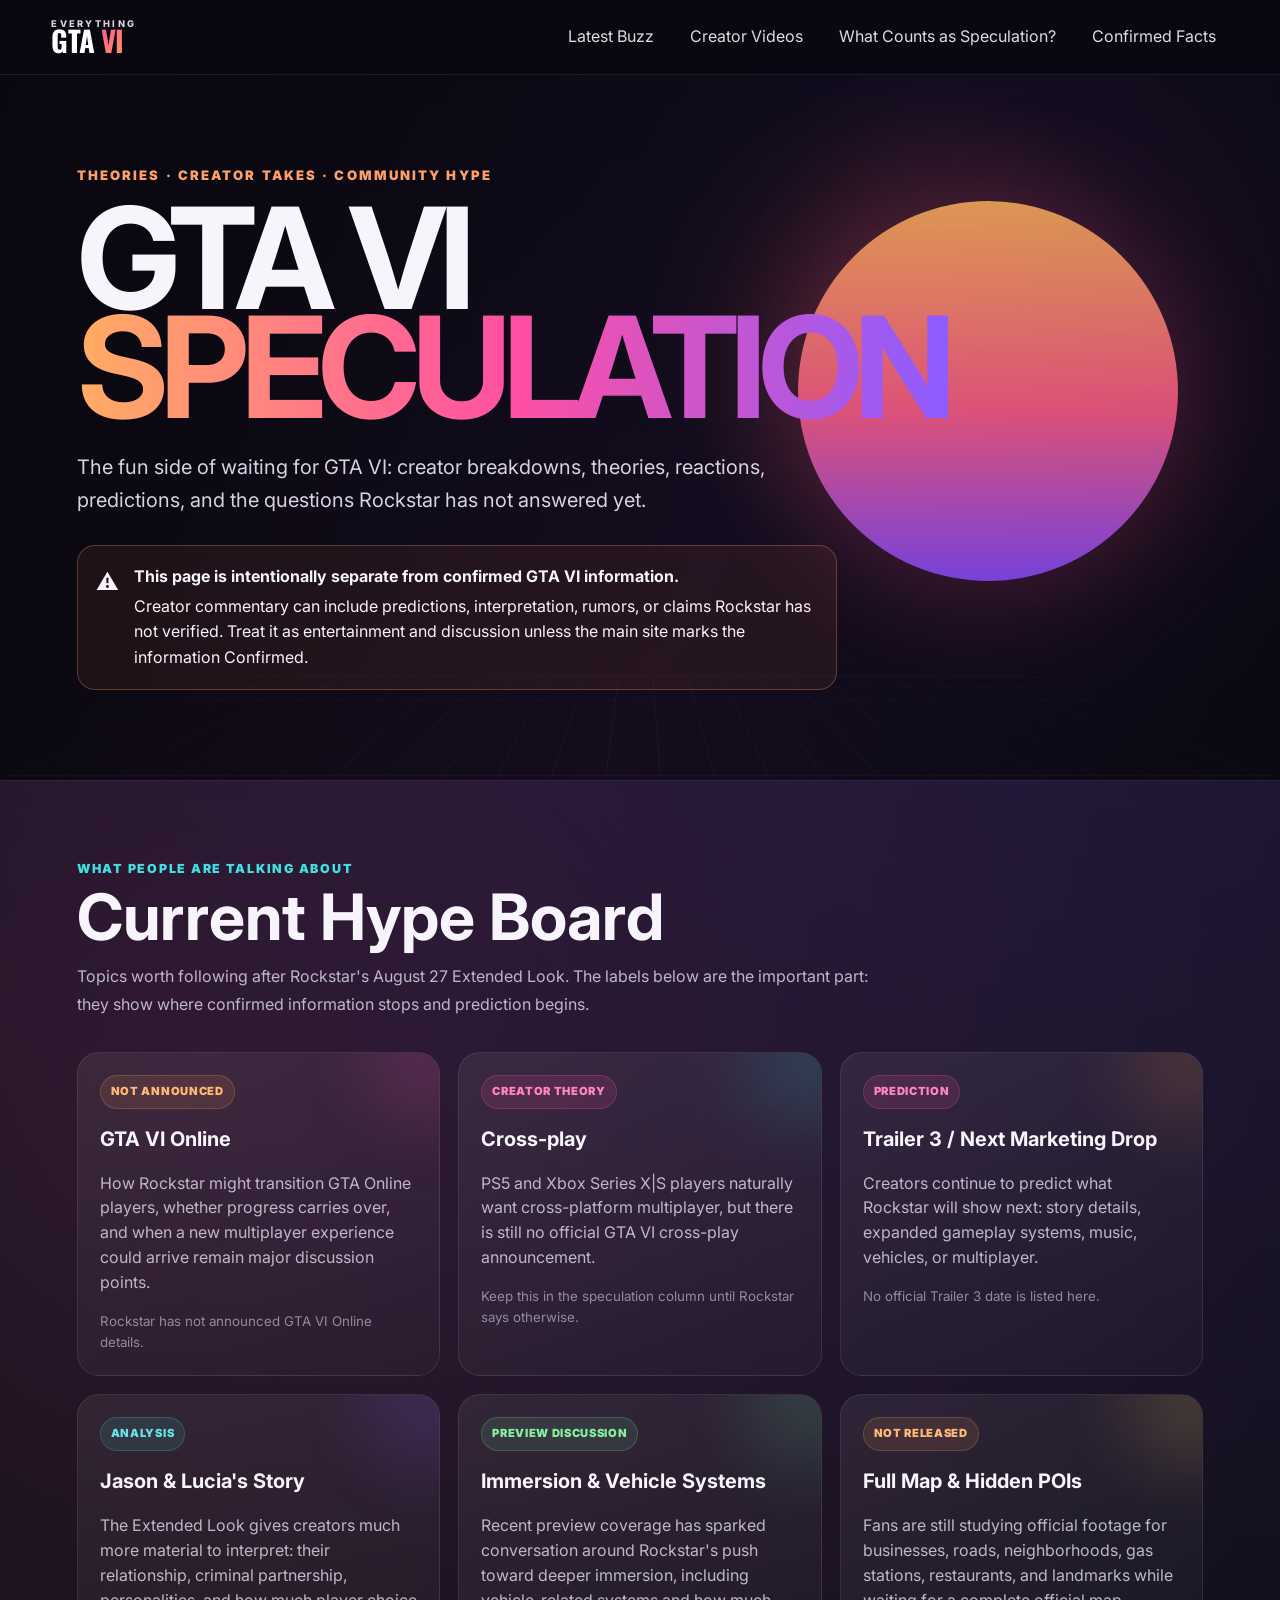
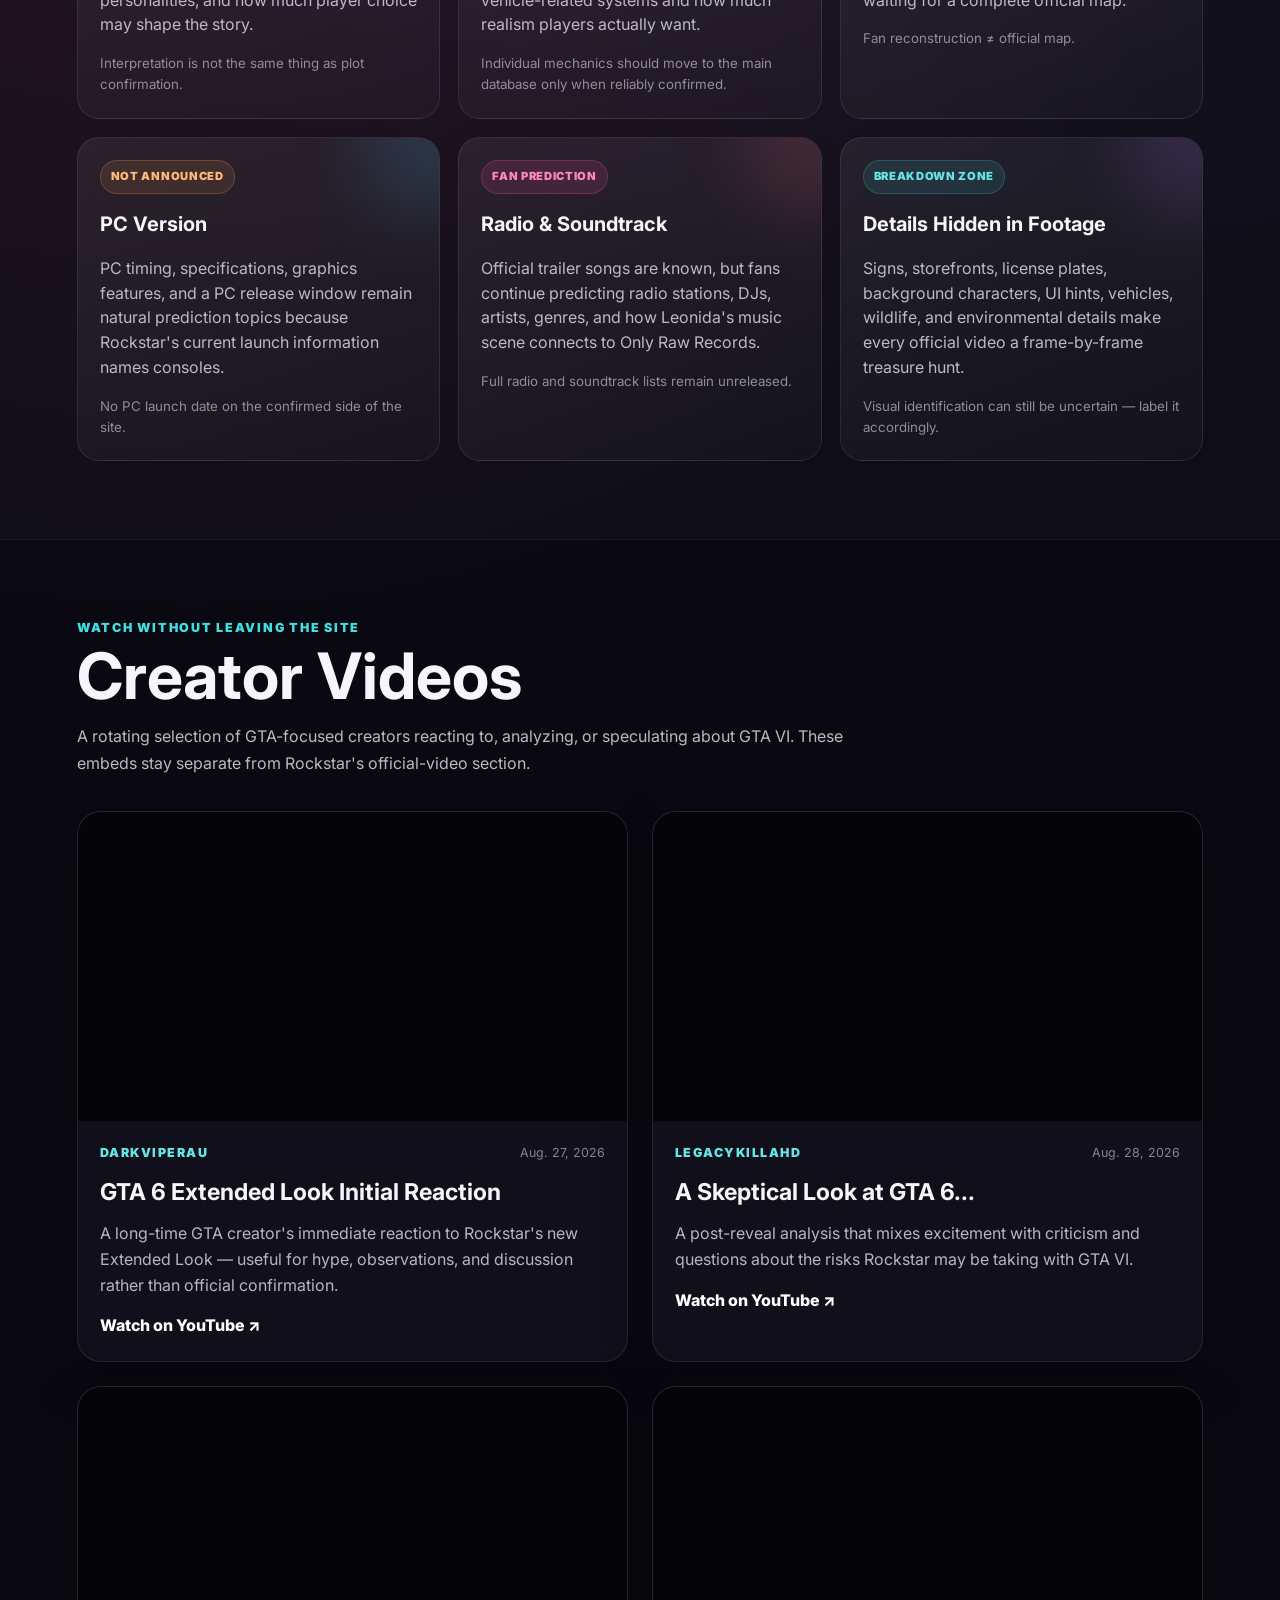
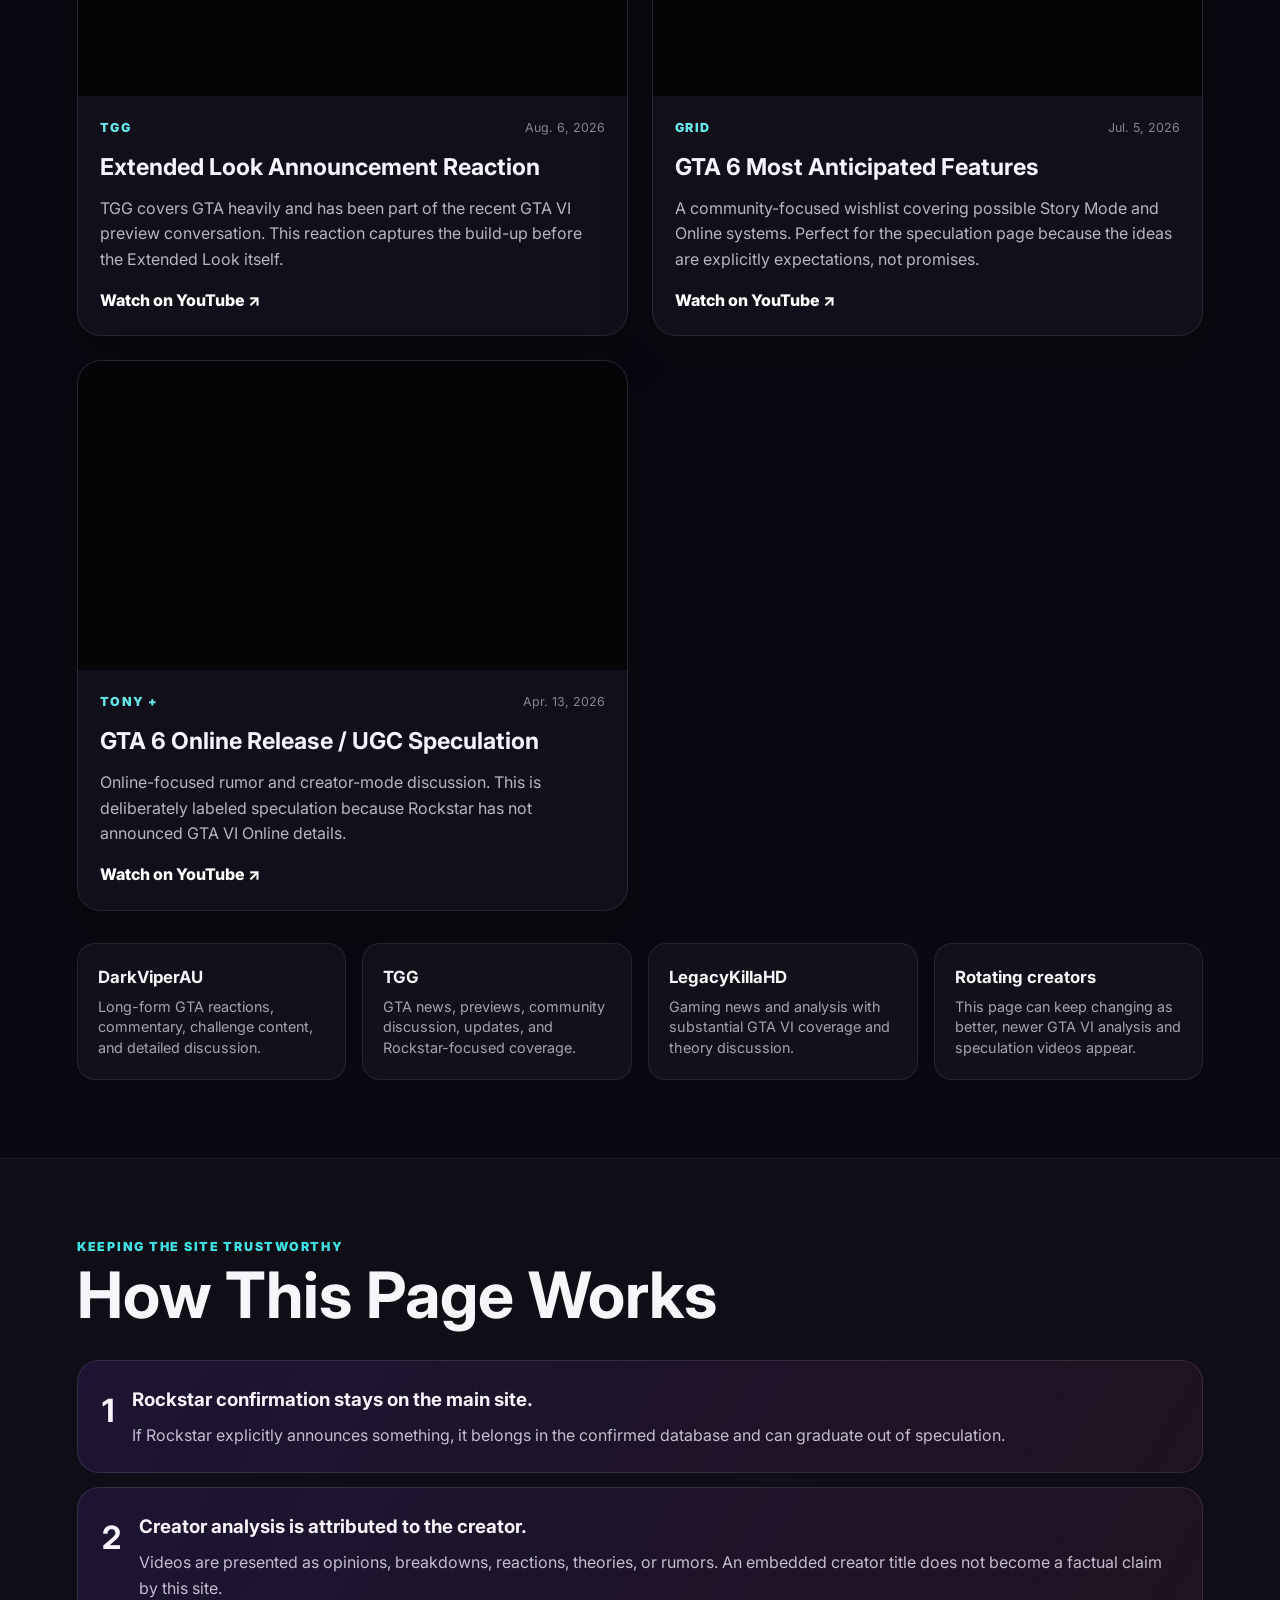
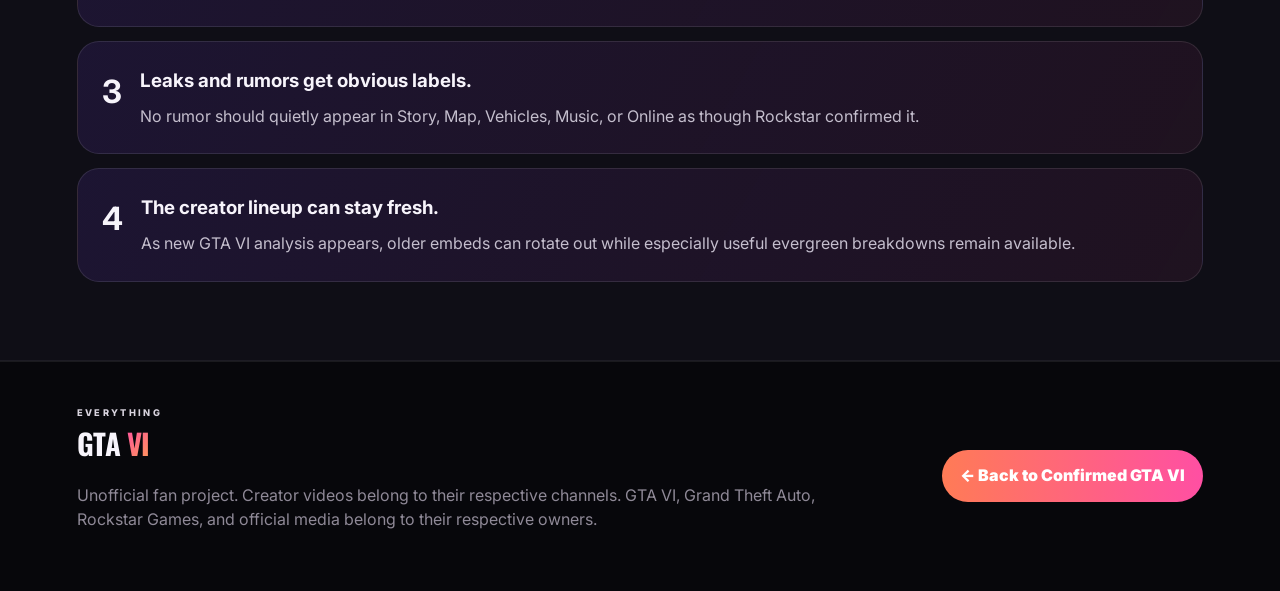
==== speculation.html @ 5bc801a7 "Add GTA VI speculation and creator buzz page" ====
<!doctype html>
<html lang="en">
<head>
  <meta charset="utf-8" />
  <meta name="viewport" content="width=device-width,initial-scale=1" />
  <meta name="description" content="GTA VI creator speculation, theories, reactions, and community hype — clearly separated from confirmed Rockstar information." />
  <title>GTA VI Speculation & Creator Buzz | Everything GTA VI</title>
  <link rel="stylesheet" href="styles.css" />
  <style>
    :root{--spec-pink:#ff4fa3;--spec-orange:#ff8a4c;--spec-purple:#7e47ff;--spec-cyan:#38d6d9;--spec-ink:#0a0911;--spec-panel:#15131f}
    body{background:radial-gradient(circle at 85% 5%,rgba(126,71,255,.18),transparent 32%),radial-gradient(circle at 15% 20%,rgba(255,79,163,.12),transparent 26%),#0a0911;color:#f7f4fb}
    .spec-topbar{position:sticky;top:0;z-index:30;display:flex;align-items:center;justify-content:space-between;gap:20px;padding:14px clamp(18px,4vw,64px);background:rgba(8,7,14,.9);backdrop-filter:blur(16px);border-bottom:1px solid rgba(255,255,255,.08)}
    .spec-topbar .brand{text-decoration:none;color:#fff}.spec-nav{display:flex;gap:10px;flex-wrap:wrap}.spec-nav a{color:#ddd;text-decoration:none;padding:9px 12px;border-radius:999px;border:1px solid transparent}.spec-nav a:hover{color:#fff;border-color:rgba(255,255,255,.16);background:rgba(255,255,255,.04)}
    .spec-hero{min-height:72vh;display:grid;align-items:center;padding:90px clamp(20px,6vw,90px);position:relative;overflow:hidden}
    .spec-hero:before{content:"";position:absolute;inset:0;background:linear-gradient(115deg,rgba(8,7,14,.92) 10%,rgba(8,7,14,.58) 58%,rgba(8,7,14,.85)),radial-gradient(circle at 70% 35%,rgba(255,107,78,.3),transparent 25%),radial-gradient(circle at 82% 42%,rgba(255,79,163,.22),transparent 32%)}
    .spec-sun{position:absolute;width:380px;height:380px;border-radius:50%;right:8%;top:18%;background:linear-gradient(#ffb15b,#ff5e89 55%,#8a4cff);filter:blur(.2px);opacity:.84;box-shadow:0 0 120px rgba(255,86,134,.3)}
    .spec-gridlines{position:absolute;inset:auto 0 0;height:48%;opacity:.18;background-image:linear-gradient(rgba(255,255,255,.18) 1px,transparent 1px),linear-gradient(90deg,rgba(255,255,255,.18) 1px,transparent 1px);background-size:55px 55px;transform:perspective(500px) rotateX(61deg);transform-origin:bottom}
    .spec-hero-content{position:relative;z-index:2;max-width:850px}.spec-kicker{font-weight:900;letter-spacing:.16em;color:#ff9f69;font-size:.82rem}.spec-hero h1{font-size:clamp(3.8rem,11vw,9rem);line-height:.78;margin:18px 0 28px;letter-spacing:-.06em}.spec-hero h1 span{background:linear-gradient(90deg,#ffad63,#ff4fa3 50%,#8d5cff);-webkit-background-clip:text;background-clip:text;color:transparent}.spec-hero p{max-width:720px;font-size:clamp(1rem,2vw,1.25rem);line-height:1.65;color:#d6d2df}
    .warning-banner{display:flex;gap:15px;align-items:flex-start;margin-top:28px;padding:18px;border:1px solid rgba(255,152,92,.3);background:rgba(255,125,84,.08);border-radius:18px;max-width:760px}.warning-banner b{display:block;margin-bottom:4px}.warning-icon{font-size:1.4rem}
    .spec-section{padding:78px clamp(20px,6vw,90px)}.spec-section.alt{background:rgba(255,255,255,.018);border-top:1px solid rgba(255,255,255,.06);border-bottom:1px solid rgba(255,255,255,.06)}
    .spec-heading{max-width:800px;margin-bottom:34px}.spec-heading .eyebrow{color:#42dfe2;font-weight:900;letter-spacing:.14em;font-size:.78rem}.spec-heading h2{font-size:clamp(2.2rem,5vw,4.8rem);margin:8px 0 12px;line-height:.95}.spec-heading p{color:#bdb8c8;line-height:1.7}
    .buzz-grid{display:grid;grid-template-columns:repeat(12,1fr);gap:18px}.buzz-card{grid-column:span 4;background:linear-gradient(160deg,rgba(255,255,255,.07),rgba(255,255,255,.025));border:1px solid rgba(255,255,255,.09);border-radius:22px;padding:22px;min-height:210px;position:relative;overflow:hidden}.buzz-card:after{content:"";position:absolute;width:130px;height:130px;border-radius:50%;right:-55px;top:-55px;background:var(--glow,#ff4fa3);filter:blur(38px);opacity:.16}.buzz-card h3{font-size:1.25rem;margin:14px 0 9px}.buzz-card p{color:#bdb8c8;line-height:1.55}.buzz-card small{color:#918b9e;display:block;margin-top:12px}.tag{display:inline-flex;align-items:center;padding:7px 10px;border-radius:999px;font-size:.7rem;font-weight:900;letter-spacing:.06em;text-transform:uppercase}.tag.theory{background:rgba(255,79,163,.13);color:#ff85bd;border:1px solid rgba(255,79,163,.24)}.tag.analysis{background:rgba(56,214,217,.11);color:#67e3e5;border:1px solid rgba(56,214,217,.22)}.tag.unconfirmed{background:rgba(255,163,78,.11);color:#ffb878;border:1px solid rgba(255,163,78,.22)}.tag.preview{background:rgba(111,235,148,.11);color:#85ef9f;border:1px solid rgba(111,235,148,.22)}
    .creator-grid{display:grid;grid-template-columns:repeat(2,minmax(0,1fr));gap:24px}.creator-card{background:#11101a;border:1px solid rgba(255,255,255,.09);border-radius:24px;overflow:hidden;box-shadow:0 20px 50px rgba(0,0,0,.22)}.creator-video{position:relative;aspect-ratio:16/9;background:#050508}.creator-video iframe{position:absolute;inset:0;width:100%;height:100%;border:0}.creator-copy{padding:22px}.creator-line{display:flex;align-items:center;justify-content:space-between;gap:12px;margin-bottom:11px}.creator-name{font-size:.78rem;font-weight:900;letter-spacing:.12em;text-transform:uppercase;color:#65e3e5}.creator-date{font-size:.78rem;color:#888291}.creator-copy h3{font-size:1.45rem;margin:0 0 10px}.creator-copy p{color:#b9b4c4;line-height:1.6;margin:0}.creator-copy .watch-link{display:inline-block;margin-top:15px;color:#fff;text-decoration:none;font-weight:800}.creator-copy .watch-link:hover{color:#ff73b3}
    .policy-box{display:grid;grid-template-columns:auto 1fr;gap:18px;padding:24px;border-radius:22px;border:1px solid rgba(255,255,255,.1);background:linear-gradient(120deg,rgba(126,71,255,.12),rgba(255,79,163,.07))}.policy-box strong{font-size:2rem}.policy-box h3{margin:0 0 8px}.policy-box p{margin:0;color:#c4becd;line-height:1.6}
    .creator-spotlights{display:grid;grid-template-columns:repeat(4,1fr);gap:16px;margin-top:32px}.spotlight{padding:20px;border-radius:18px;border:1px solid rgba(255,255,255,.08);background:rgba(255,255,255,.035)}.spotlight b{display:block;font-size:1.05rem;margin-bottom:6px}.spotlight span{color:#a7a1b1;font-size:.9rem;line-height:1.45;display:block}
    .spec-footer{padding:44px clamp(20px,6vw,90px);border-top:1px solid rgba(255,255,255,.08);background:#07070b;display:grid;grid-template-columns:1fr auto;gap:20px;align-items:center}.spec-footer p{color:#8f8997;max-width:740px;line-height:1.5}.back-btn{display:inline-flex;align-items:center;gap:8px;padding:13px 18px;border-radius:999px;background:linear-gradient(90deg,#ff7b56,#ff4fa3);color:#fff;text-decoration:none;font-weight:900}
    @media(max-width:900px){.buzz-card{grid-column:span 6}.creator-grid{grid-template-columns:1fr}.creator-spotlights{grid-template-columns:repeat(2,1fr)}.spec-topbar{align-items:flex-start}.spec-nav{justify-content:flex-end}.spec-sun{right:-120px;width:330px;height:330px}}
    @media(max-width:620px){.spec-topbar{position:relative;display:block}.spec-nav{margin-top:12px;justify-content:flex-start}.spec-nav a{padding:7px 9px;font-size:.86rem}.spec-hero{min-height:68vh;padding-top:60px}.spec-sun{opacity:.45;top:12%}.buzz-card{grid-column:1/-1}.creator-spotlights{grid-template-columns:1fr}.spec-footer{grid-template-columns:1fr}.creator-copy{padding:18px}}
  </style>
</head>
<body>
  <header class="spec-topbar">
    <a class="brand" href="index.html" aria-label="Everything GTA VI home"><span class="brand-small">EVERYTHING</span><span class="brand-main">GTA <b>VI</b></span></a>
    <nav class="spec-nav" aria-label="Speculation navigation">
      <a href="#buzz">Latest Buzz</a>
      <a href="#creators">Creator Videos</a>
      <a href="#rules">What Counts as Speculation?</a>
      <a href="index.html#facts">Confirmed Facts</a>
    </nav>
  </header>

  <main>
    <section class="spec-hero">
      <div class="spec-sun" aria-hidden="true"></div><div class="spec-gridlines" aria-hidden="true"></div>
      <div class="spec-hero-content">
        <div class="spec-kicker">THEORIES · CREATOR TAKES · COMMUNITY HYPE</div>
        <h1>GTA VI<br><span>SPECULATION</span></h1>
        <p>The fun side of waiting for GTA VI: creator breakdowns, theories, reactions, predictions, and the questions Rockstar has not answered yet.</p>
        <div class="warning-banner"><div class="warning-icon">⚠</div><div><b>This page is intentionally separate from confirmed GTA VI information.</b><span>Creator commentary can include predictions, interpretation, rumors, or claims Rockstar has not verified. Treat it as entertainment and discussion unless the main site marks the information Confirmed.</span></div></div>
      </div>
    </section>

    <section id="buzz" class="spec-section alt">
      <div class="spec-heading"><div class="eyebrow">WHAT PEOPLE ARE TALKING ABOUT</div><h2>Current Hype Board</h2><p>Topics worth following after Rockstar's August 27 Extended Look. The labels below are the important part: they show where confirmed information stops and prediction begins.</p></div>
      <div class="buzz-grid">
        <article class="buzz-card" style="--glow:#ff4fa3"><span class="tag unconfirmed">Not Announced</span><h3>GTA VI Online</h3><p>How Rockstar might transition GTA Online players, whether progress carries over, and when a new multiplayer experience could arrive remain major discussion points.</p><small>Rockstar has not announced GTA VI Online details.</small></article>
        <article class="buzz-card" style="--glow:#38d6d9"><span class="tag theory">Creator Theory</span><h3>Cross-play</h3><p>PS5 and Xbox Series X|S players naturally want cross-platform multiplayer, but there is still no official GTA VI cross-play announcement.</p><small>Keep this in the speculation column until Rockstar says otherwise.</small></article>
        <article class="buzz-card" style="--glow:#ff934f"><span class="tag theory">Prediction</span><h3>Trailer 3 / Next Marketing Drop</h3><p>Creators continue to predict what Rockstar will show next: story details, expanded gameplay systems, music, vehicles, or multiplayer.</p><small>No official Trailer 3 date is listed here.</small></article>
        <article class="buzz-card" style="--glow:#8c5dff"><span class="tag analysis">Analysis</span><h3>Jason & Lucia's Story</h3><p>The Extended Look gives creators much more material to interpret: their relationship, criminal partnership, personalities, and how much player choice may shape the story.</p><small>Interpretation is not the same thing as plot confirmation.</small></article>
        <article class="buzz-card" style="--glow:#62e79c"><span class="tag preview">Preview Discussion</span><h3>Immersion & Vehicle Systems</h3><p>Recent preview coverage has sparked conversation around Rockstar's push toward deeper immersion, including vehicle-related systems and how much realism players actually want.</p><small>Individual mechanics should move to the main database only when reliably confirmed.</small></article>
        <article class="buzz-card" style="--glow:#ffcf59"><span class="tag unconfirmed">Not Released</span><h3>Full Map & Hidden POIs</h3><p>Fans are still studying official footage for businesses, roads, neighborhoods, gas stations, restaurants, and landmarks while waiting for a complete official map.</p><small>Fan reconstruction ≠ official map.</small></article>
        <article class="buzz-card" style="--glow:#4cc7ff"><span class="tag unconfirmed">Not Announced</span><h3>PC Version</h3><p>PC timing, specifications, graphics features, and a PC release window remain natural prediction topics because Rockstar's current launch information names consoles.</p><small>No PC launch date on the confirmed side of the site.</small></article>
        <article class="buzz-card" style="--glow:#ff6a80"><span class="tag theory">Fan Prediction</span><h3>Radio & Soundtrack</h3><p>Official trailer songs are known, but fans continue predicting radio stations, DJs, artists, genres, and how Leonida's music scene connects to Only Raw Records.</p><small>Full radio and soundtrack lists remain unreleased.</small></article>
        <article class="buzz-card" style="--glow:#ba78ff"><span class="tag analysis">Breakdown Zone</span><h3>Details Hidden in Footage</h3><p>Signs, storefronts, license plates, background characters, UI hints, vehicles, wildlife, and environmental details make every official video a frame-by-frame treasure hunt.</p><small>Visual identification can still be uncertain — label it accordingly.</small></article>
      </div>
    </section>

    <section id="creators" class="spec-section">
      <div class="spec-heading"><div class="eyebrow">WATCH WITHOUT LEAVING THE SITE</div><h2>Creator Videos</h2><p>A rotating selection of GTA-focused creators reacting to, analyzing, or speculating about GTA VI. These embeds stay separate from Rockstar's official-video section.</p></div>
      <div class="creator-grid">
        <article class="creator-card">
          <div class="creator-video"><iframe src="https://www.youtube-nocookie.com/embed/pYuak_DhidU" title="DarkViperAU GTA 6 Extended Look reaction" loading="lazy" allow="accelerometer; autoplay; clipboard-write; encrypted-media; gyroscope; picture-in-picture; web-share" allowfullscreen></iframe></div>
          <div class="creator-copy"><div class="creator-line"><span class="creator-name">DarkViperAU</span><span class="creator-date">Aug. 27, 2026</span></div><h3>GTA 6 Extended Look Initial Reaction</h3><p>A long-time GTA creator's immediate reaction to Rockstar's new Extended Look — useful for hype, observations, and discussion rather than official confirmation.</p><a class="watch-link" href="https://www.youtube.com/watch?v=pYuak_DhidU" target="_blank" rel="noopener">Watch on YouTube ↗</a></div>
        </article>

        <article class="creator-card">
          <div class="creator-video"><iframe src="https://www.youtube-nocookie.com/embed/BiJl8CWIPkw" title="LegacyKillaHD skeptical look at GTA 6" loading="lazy" allow="accelerometer; autoplay; clipboard-write; encrypted-media; gyroscope; picture-in-picture; web-share" allowfullscreen></iframe></div>
          <div class="creator-copy"><div class="creator-line"><span class="creator-name">LegacyKillaHD</span><span class="creator-date">Aug. 28, 2026</span></div><h3>A Skeptical Look at GTA 6...</h3><p>A post-reveal analysis that mixes excitement with criticism and questions about the risks Rockstar may be taking with GTA VI.</p><a class="watch-link" href="https://www.youtube.com/watch?v=BiJl8CWIPkw" target="_blank" rel="noopener">Watch on YouTube ↗</a></div>
        </article>

        <article class="creator-card">
          <div class="creator-video"><iframe src="https://www.youtube-nocookie.com/embed/vM330k0oIqY" title="TGG GTA 6 Extended Look announcement reaction" loading="lazy" allow="accelerometer; autoplay; clipboard-write; encrypted-media; gyroscope; picture-in-picture; web-share" allowfullscreen></iframe></div>
          <div class="creator-copy"><div class="creator-line"><span class="creator-name">TGG</span><span class="creator-date">Aug. 6, 2026</span></div><h3>Extended Look Announcement Reaction</h3><p>TGG covers GTA heavily and has been part of the recent GTA VI preview conversation. This reaction captures the build-up before the Extended Look itself.</p><a class="watch-link" href="https://www.youtube.com/watch?v=vM330k0oIqY" target="_blank" rel="noopener">Watch on YouTube ↗</a></div>
        </article>

        <article class="creator-card">
          <div class="creator-video"><iframe src="https://www.youtube-nocookie.com/embed/nq0EOaHIrZc" title="Grid GTA 6 most anticipated features" loading="lazy" allow="accelerometer; autoplay; clipboard-write; encrypted-media; gyroscope; picture-in-picture; web-share" allowfullscreen></iframe></div>
          <div class="creator-copy"><div class="creator-line"><span class="creator-name">Grid</span><span class="creator-date">Jul. 5, 2026</span></div><h3>GTA 6 Most Anticipated Features</h3><p>A community-focused wishlist covering possible Story Mode and Online systems. Perfect for the speculation page because the ideas are explicitly expectations, not promises.</p><a class="watch-link" href="https://www.youtube.com/watch?v=nq0EOaHIrZc" target="_blank" rel="noopener">Watch on YouTube ↗</a></div>
        </article>

        <article class="creator-card">
          <div class="creator-video"><iframe src="https://www.youtube-nocookie.com/embed/X4DiGYjiU1A" title="Tony Plus GTA 6 Online speculation" loading="lazy" allow="accelerometer; autoplay; clipboard-write; encrypted-media; gyroscope; picture-in-picture; web-share" allowfullscreen></iframe></div>
          <div class="creator-copy"><div class="creator-line"><span class="creator-name">Tony +</span><span class="creator-date">Apr. 13, 2026</span></div><h3>GTA 6 Online Release / UGC Speculation</h3><p>Online-focused rumor and creator-mode discussion. This is deliberately labeled speculation because Rockstar has not announced GTA VI Online details.</p><a class="watch-link" href="https://www.youtube.com/watch?v=X4DiGYjiU1A" target="_blank" rel="noopener">Watch on YouTube ↗</a></div>
        </article>
      </div>

      <div class="creator-spotlights">
        <div class="spotlight"><b>DarkViperAU</b><span>Long-form GTA reactions, commentary, challenge content, and detailed discussion.</span></div>
        <div class="spotlight"><b>TGG</b><span>GTA news, previews, community discussion, updates, and Rockstar-focused coverage.</span></div>
        <div class="spotlight"><b>LegacyKillaHD</b><span>Gaming news and analysis with substantial GTA VI coverage and theory discussion.</span></div>
        <div class="spotlight"><b>Rotating creators</b><span>This page can keep changing as better, newer GTA VI analysis and speculation videos appear.</span></div>
      </div>
    </section>

    <section id="rules" class="spec-section alt">
      <div class="spec-heading"><div class="eyebrow">KEEPING THE SITE TRUSTWORTHY</div><h2>How This Page Works</h2></div>
      <div class="policy-box"><strong>1</strong><div><h3>Rockstar confirmation stays on the main site.</h3><p>If Rockstar explicitly announces something, it belongs in the confirmed database and can graduate out of speculation.</p></div></div>
      <div class="policy-box" style="margin-top:14px"><strong>2</strong><div><h3>Creator analysis is attributed to the creator.</h3><p>Videos are presented as opinions, breakdowns, reactions, theories, or rumors. An embedded creator title does not become a factual claim by this site.</p></div></div>
      <div class="policy-box" style="margin-top:14px"><strong>3</strong><div><h3>Leaks and rumors get obvious labels.</h3><p>No rumor should quietly appear in Story, Map, Vehicles, Music, or Online as though Rockstar confirmed it.</p></div></div>
      <div class="policy-box" style="margin-top:14px"><strong>4</strong><div><h3>The creator lineup can stay fresh.</h3><p>As new GTA VI analysis appears, older embeds can rotate out while especially useful evergreen breakdowns remain available.</p></div></div>
    </section>
  </main>

  <footer class="spec-footer"><div><div class="brand-small">EVERYTHING</div><div class="brand-main">GTA <b>VI</b></div><p>Unofficial fan project. Creator videos belong to their respective channels. GTA VI, Grand Theft Auto, Rockstar Games, and official media belong to their respective owners.</p></div><a class="back-btn" href="index.html">← Back to Confirmed GTA VI</a></footer>
</body>
</html>
---- styles.css ----
@import url('https://fonts.googleapis.com/css2?family=Inter:wght@400;500;600;700;800&family=Oswald:wght@500;600;700&display=swap');

:root{
  --bg:#08080d;
  --bg-2:#101018;
  --panel:#151520;
  --panel-2:#1b1928;
  --text:#f7f4f8;
  --muted:#aaa4b4;
  --line:rgba(255,255,255,.11);
  --purple:#7b48d6;
  --pink:#ff4ca6;
  --coral:#ff6f61;
  --orange:#ff9b54;
  --cyan:#45d8dc;
  --green:#59d69d;
  --yellow:#ffd166;
  --shadow:0 24px 80px rgba(0,0,0,.38);
  --radius:24px;
  --max:1240px;
}

*{box-sizing:border-box}
html{scroll-behavior:smooth;scroll-padding-top:90px}
body{margin:0;background:var(--bg);color:var(--text);font-family:Inter,system-ui,-apple-system,BlinkMacSystemFont,"Segoe UI",sans-serif;line-height:1.6;overflow-x:hidden}
body.modal-open{overflow:hidden}
a{color:inherit;text-decoration:none}
img{display:block;max-width:100%}
button,input{font:inherit}
button{color:inherit}
::selection{background:rgba(255,76,166,.45)}

.site-noise{position:fixed;inset:0;pointer-events:none;z-index:1000;opacity:.04;background-image:url("data:image/svg+xml,%3Csvg viewBox='0 0 180 180' xmlns='http://www.w3.org/2000/svg'%3E%3Cfilter id='n'%3E%3CfeTurbulence type='fractalNoise' baseFrequency='.95' numOctaves='3' stitchTiles='stitch'/%3E%3C/filter%3E%3Crect width='100%25' height='100%25' filter='url(%23n)' opacity='.8'/%3E%3C/svg%3E")}

.topbar{position:sticky;top:0;z-index:900;display:flex;align-items:center;gap:24px;padding:12px max(24px,calc((100vw - var(--max))/2));background:rgba(8,8,13,.82);backdrop-filter:blur(18px);border-bottom:1px solid var(--line)}
.brand{display:flex;flex-direction:column;line-height:.9;min-width:106px}.brand-small{font-size:.58rem;letter-spacing:.25em;font-weight:800;color:#d9d4df}.brand-main{font-family:Oswald,sans-serif;font-size:1.8rem;font-weight:700;letter-spacing:-.02em}.brand-main b{background:linear-gradient(135deg,var(--pink),var(--orange));-webkit-background-clip:text;background-clip:text;color:transparent}
.main-nav{margin-left:auto;display:flex;gap:20px;align-items:center}.main-nav a{font-size:.82rem;font-weight:700;color:#d3ced9;transition:.2s}.main-nav a:hover{color:#fff;text-shadow:0 0 18px rgba(255,76,166,.5)}
.menu-toggle{display:none;background:none;border:1px solid var(--line);border-radius:12px;padding:8px 11px;cursor:pointer}

.section-pad{padding:92px max(24px,calc((100vw - var(--max))/2))}.content-section{position:relative}.content-section.alt{background:linear-gradient(180deg,#0f0e16,#12101a)}
.kicker{margin:0 0 12px;font-size:.74rem;letter-spacing:.22em;text-transform:uppercase;font-weight:800;color:#ff9bb9}.section-heading{margin-bottom:34px;max-width:800px}.section-heading.split{max-width:none;display:flex;justify-content:space-between;align-items:flex-end;gap:32px}.section-heading h2{font-family:Oswald,sans-serif;text-transform:uppercase;font-size:clamp(2.5rem,5vw,5.2rem);line-height:.92;margin:0 0 14px;letter-spacing:-.035em}.section-heading p{margin:0;color:var(--muted);max-width:750px}

.hero{position:relative;min-height:calc(100vh - 73px);display:flex;align-items:center;overflow:hidden;padding-top:110px;padding-bottom:110px}.hero-bg{position:absolute;inset:0;background:
radial-gradient(circle at 78% 28%,rgba(255,122,84,.5),transparent 25%),
radial-gradient(circle at 64% 44%,rgba(255,76,166,.36),transparent 30%),
radial-gradient(circle at 25% 70%,rgba(69,216,220,.22),transparent 29%),
linear-gradient(135deg,#21132b 0%,#0c1022 43%,#140d18 100%)}
.hero-bg:after{content:"";position:absolute;inset:0;background-image:linear-gradient(rgba(255,255,255,.035) 1px,transparent 1px),linear-gradient(90deg,rgba(255,255,255,.035) 1px,transparent 1px);background-size:70px 70px;mask-image:linear-gradient(to bottom,transparent 0,black 25%,black 100%)}
.hero-overlay{position:absolute;inset:0;background:linear-gradient(90deg,rgba(8,8,13,.92) 0%,rgba(8,8,13,.58) 52%,rgba(8,8,13,.12) 100%)}
.hero-content{position:relative;z-index:2;max-width:760px}.eyebrow-row{display:flex;flex-wrap:wrap;gap:8px;margin-bottom:24px}.hero h1{font-family:Oswald,sans-serif;text-transform:uppercase;font-size:clamp(4.6rem,10vw,9.6rem);line-height:.76;letter-spacing:-.055em;margin:0 0 28px;text-shadow:0 16px 40px rgba(0,0,0,.4)}.hero h1 span{background:linear-gradient(90deg,var(--pink),var(--orange) 58%,var(--yellow));-webkit-background-clip:text;background-clip:text;color:transparent}.hero-copy{font-size:clamp(1rem,1.7vw,1.25rem);color:#ddd7e4;max-width:680px}.hero-actions{display:flex;flex-wrap:wrap;gap:12px;margin-top:30px}
.btn{display:inline-flex;align-items:center;justify-content:center;border-radius:999px;padding:13px 20px;font-weight:800;border:1px solid transparent;cursor:pointer;transition:.2s}.btn:hover{transform:translateY(-2px)}.btn.primary{background:linear-gradient(105deg,var(--pink),var(--coral),var(--orange));box-shadow:0 10px 28px rgba(255,76,166,.24)}.btn.ghost{background:rgba(255,255,255,.06);border-color:var(--line);backdrop-filter:blur(12px)}
.release-card{position:absolute;right:max(24px,calc((100vw - var(--max))/2));bottom:70px;z-index:2;width:min(330px,calc(100% - 48px));padding:22px}.release-card strong{display:block;font-family:Oswald,sans-serif;font-size:1.7rem;margin:3px 0}.release-card span:not(.mini-label){display:block;color:#dfd7e6}.release-card small{display:block;color:var(--muted);margin-top:10px}.glass{background:rgba(21,21,32,.56);border:1px solid var(--line);box-shadow:var(--shadow);backdrop-filter:blur(18px);border-radius:var(--radius)}.mini-label{font-size:.65rem;letter-spacing:.18em;text-transform:uppercase;font-weight:800;color:#ff9bb9}

.status{display:inline-flex;align-items:center;width:max-content;border-radius:999px;padding:5px 9px;font-size:.64rem;font-weight:800;text-transform:uppercase;letter-spacing:.07em;border:1px solid transparent}.status.confirmed{color:#b7f4d6;background:rgba(89,214,157,.1);border-color:rgba(89,214,157,.28)}.status.unknown{color:#e7d7b0;background:rgba(255,209,102,.08);border-color:rgba(255,209,102,.28)}.status.partial{color:#b9f4f4;background:rgba(69,216,220,.1);border-color:rgba(69,216,220,.3)}.status.updated{color:#f6ccdc;background:rgba(255,76,166,.08);border-color:rgba(255,76,166,.28)}

.quick-strip{display:grid;grid-template-columns:repeat(5,1fr);border-block:1px solid var(--line);background:#0d0d14}.quick-strip div{padding:22px 18px;border-right:1px solid var(--line)}.quick-strip div:last-child{border-right:0}.quick-strip span{display:block;color:#ff96b6;font-size:.62rem;letter-spacing:.16em;font-weight:800}.quick-strip b{font-size:.83rem;color:#e5e0e9}

.story-grid{display:grid;grid-template-columns:repeat(2,1fr);gap:18px}.feature-card{min-height:245px;border:1px solid var(--line);border-radius:var(--radius);padding:28px;background:linear-gradient(145deg,#181720,#111119);box-shadow:0 12px 50px rgba(0,0,0,.16)}.feature-card.sunset-card{background:linear-gradient(135deg,rgba(123,72,214,.52),rgba(255,76,166,.28),rgba(255,155,84,.22)),#16131d}.feature-card.muted-card{opacity:.88}.feature-card h3,.subpanel h3{font-family:Oswald,sans-serif;font-size:1.8rem;text-transform:uppercase;margin:16px 0 8px}.feature-card p{color:#c6c0cd}.source-link{display:inline-block;margin-top:12px;color:#ff9cba;font-size:.82rem;font-weight:800}.source-link:hover{text-decoration:underline}.source-link.large{margin-top:24px}.subpanel{margin-top:18px;padding:24px;border:1px solid var(--line);border-radius:var(--radius);background:#101017}.subpanel h3{margin-top:0}.tracker-grid{display:grid;grid-template-columns:repeat(3,1fr);gap:10px}.tracker-grid>div{display:grid;grid-template-columns:auto 1fr;column-gap:10px;align-items:center;padding:14px;background:#171620;border-radius:16px}.tracker-grid small{grid-column:2;color:var(--muted)}.dot{width:8px;height:8px;border-radius:50%;box-shadow:0 0 18px currentColor}.dot.yes{color:var(--green);background:currentColor}.dot.no{color:var(--yellow);background:currentColor}

.card-grid.characters{display:grid;grid-template-columns:repeat(4,1fr);gap:16px}.person-card{min-height:220px;overflow:hidden;border-radius:22px;border:1px solid var(--line);background:#171620}.person-card.hero-person{grid-column:span 2;display:grid;grid-template-columns:1fr 1fr;min-height:360px}.person-art{min-height:220px;background-size:cover;background-position:center}.person-art.jason{background:linear-gradient(0deg,rgba(15,14,22,.2),rgba(15,14,22,0)),url('https://images.ctfassets.net/h1rqp7q66d54/7zDbmT7wDNEoMFiioNkEtr/81ec30f2edd179aa0f04555d2e0faaf6/02_-_Jason_Duval_01.jpg') center/cover}.person-art.lucia{background:radial-gradient(circle at 50% 25%,rgba(255,111,97,.25),transparent 30%),linear-gradient(135deg,#39243e,#161820 60%,#101017)}.person-body{padding:22px}.person-body h3{font-family:Oswald,sans-serif;text-transform:uppercase;font-size:1.6rem;margin:13px 0 8px}.person-body p{color:#bdb7c4;font-size:.9rem;margin:0}

.status-box{padding:16px 18px;border:1px solid var(--line);border-radius:18px;background:#13121a}.status-box p{margin:8px 0 0;font-size:.8rem}.map-shell{height:420px;display:grid;place-items:center;position:relative;overflow:hidden;background:
radial-gradient(circle at 25% 50%,rgba(69,216,220,.13),transparent 28%),
radial-gradient(circle at 70% 30%,rgba(255,76,166,.16),transparent 28%),
linear-gradient(145deg,#111624,#16101e)}.map-shell:before{content:"";position:absolute;inset:0;background-image:linear-gradient(rgba(255,255,255,.035) 1px,transparent 1px),linear-gradient(90deg,rgba(255,255,255,.035) 1px,transparent 1px);background-size:40px 40px}.map-watermark{position:absolute;font-family:Oswald,sans-serif;font-size:clamp(5rem,16vw,13rem);font-weight:700;letter-spacing:.08em;color:rgba(255,255,255,.025);transform:rotate(-6deg)}.map-message{position:relative;z-index:2;text-align:center;max-width:650px;padding:24px}.pin-icon{font-size:2.4rem;color:var(--pink)}.map-message h3{font-family:Oswald,sans-serif;text-transform:uppercase;font-size:2rem;line-height:1.05;margin:8px 0}.map-message p{color:var(--muted)}
.subtabs{display:flex;gap:8px;overflow:auto;padding:18px 0}.tab,.gallery-filter{border:1px solid var(--line);border-radius:999px;padding:9px 14px;background:#14131b;white-space:nowrap;cursor:pointer;font-weight:800;font-size:.78rem}.tab.active,.gallery-filter.active{background:linear-gradient(105deg,var(--purple),var(--pink));border-color:transparent}.tab-panel{display:none}.tab-panel.active{display:block}.region-grid{display:grid;grid-template-columns:repeat(3,1fr);gap:14px}.region-grid article,.systems-grid article{padding:22px;border:1px solid var(--line);border-radius:20px;background:#14131b}.region-grid h3,.systems-grid h3{font-family:Oswald,sans-serif;text-transform:uppercase;font-size:1.5rem;margin:13px 0 5px}.region-grid p,.systems-grid p{color:var(--muted);font-size:.9rem}.poi-list{display:grid;grid-template-columns:repeat(2,1fr);gap:10px}.poi-list>div{display:grid;grid-template-columns:1fr auto;gap:4px 16px;padding:16px 18px;border:1px solid var(--line);border-radius:16px;background:#14131b}.poi-list span{color:var(--muted);font-size:.82rem}.poi-list em{grid-row:1/span 2;grid-column:2;align-self:center;font-style:normal;color:#b7f4d6;font-size:.73rem;font-weight:700}.placeholder-panel{padding:34px;border:1px dashed rgba(255,255,255,.18);border-radius:20px;background:#111018}.placeholder-panel h3{font-family:Oswald,sans-serif;text-transform:uppercase;font-size:2rem;margin:14px 0 4px}.placeholder-panel p{color:var(--muted)}

.vehicle-grid{display:grid;grid-template-columns:repeat(4,1fr);gap:14px}.vehicle-card{position:relative;min-height:200px;padding:22px;border:1px solid var(--line);border-radius:20px;background:linear-gradient(145deg,#1b1823,#111018);overflow:hidden}.vehicle-card:before{content:"";position:absolute;right:-30px;bottom:-45px;width:120px;height:120px;border-radius:50%;background:radial-gradient(circle,rgba(255,76,166,.18),transparent 67%)}.vehicle-year{font-family:Oswald,sans-serif;font-size:2.4rem;font-weight:700;color:#ff96b6;opacity:.9}.vehicle-card h3{font-family:Oswald,sans-serif;text-transform:uppercase;font-size:1.45rem;line-height:1.05;margin:15px 0 4px}.vehicle-card p{color:var(--muted);font-size:.82rem}.unknown-vehicle{background:#101017;opacity:.82}

.music-grid{display:grid;grid-template-columns:repeat(2,1fr);gap:14px}.music-card{display:grid;grid-template-columns:78px 1fr;gap:18px;padding:20px;border:1px solid var(--line);border-radius:20px;background:#15141d}.music-card.dim{opacity:.82}.disc{display:grid;place-items:center;width:70px;height:70px;border-radius:50%;background:radial-gradient(circle at 50% 50%,#09090d 0 13%,#2b2130 14% 17%,#b53c75 18% 22%,#1a1820 23% 100%);font-family:Oswald,sans-serif;font-size:1.3rem;color:white;box-shadow:inset 0 0 20px rgba(255,255,255,.07)}.music-card h3{font-family:Oswald,sans-serif;text-transform:uppercase;font-size:1.6rem;margin:9px 0 0}.music-card p{margin:0;color:#e0dae4}.music-card small{color:var(--muted)}

.video-grid{display:grid;grid-template-columns:repeat(3,1fr);gap:16px}.video-card{border:1px solid var(--line);border-radius:22px;overflow:hidden;background:#111018}.video-wrap{position:relative;aspect-ratio:16/9;background:#000}.video-wrap iframe{position:absolute;inset:0;width:100%;height:100%;border:0}.video-info{padding:18px}.video-info h3{font-family:Oswald,sans-serif;text-transform:uppercase;font-size:1.5rem;margin:10px 0 0}.video-info p{margin:0;color:var(--muted);font-size:.82rem}.media-note{margin-top:16px;padding:18px;color:#c7c1cd}.media-note b{color:#fff}

.gallery-toolbar{display:flex;gap:8px;overflow:auto;margin-bottom:18px}.gallery-grid{display:grid;grid-template-columns:repeat(4,1fr);grid-auto-rows:240px;gap:12px}.gallery-item{position:relative;margin:0;border-radius:18px;overflow:hidden;border:1px solid var(--line);background:#14131a;cursor:zoom-in}.gallery-item.wide{grid-column:span 2}.gallery-item.tall{grid-row:span 2}.gallery-item img{width:100%;height:100%;object-fit:cover;transition:transform .45s ease,filter .3s ease}.gallery-item:hover img{transform:scale(1.045);filter:saturate(1.08)}.gallery-item figcaption{position:absolute;left:0;right:0;bottom:0;padding:44px 16px 14px;background:linear-gradient(transparent,rgba(0,0,0,.86));display:flex;flex-direction:column}.gallery-item figcaption span{font-size:.72rem;color:#c8c1cc}.gallery-item.hidden{display:none}.gallery-placeholder{cursor:default;display:grid;place-items:center;background:radial-gradient(circle at 60% 30%,rgba(255,76,166,.2),transparent 35%),linear-gradient(135deg,#171326,#10131c)}.gallery-placeholder>div{padding:25px;text-align:center}.gallery-placeholder b{display:block;font-family:Oswald,sans-serif;text-transform:uppercase;font-size:2rem}.gallery-placeholder span{display:block;color:var(--muted);font-size:.85rem;margin:6px 0 14px}.gallery-placeholder a{color:#ff9cba;font-weight:800;font-size:.82rem}.gallery-credit{color:#77717e;font-size:.72rem;margin-top:14px}

.systems-grid{display:grid;grid-template-columns:repeat(4,1fr);gap:14px}.systems-grid article{min-height:210px}

.online-section{position:relative;overflow:hidden;min-height:680px;display:grid;place-items:center;text-align:center;background:linear-gradient(145deg,#07090f,#100a15 45%,#071219)}.online-glow{position:absolute;width:760px;height:760px;border-radius:50%;background:conic-gradient(from 90deg,rgba(69,216,220,.13),rgba(255,76,166,.2),rgba(123,72,214,.16),rgba(69,216,220,.13));filter:blur(60px);animation:slowspin 18s linear infinite}@keyframes slowspin{to{transform:rotate(360deg)}}.online-content{position:relative;z-index:2;max-width:900px}.online-content h2{font-family:Oswald,sans-serif;text-transform:uppercase;font-size:clamp(4.3rem,11vw,9rem);line-height:.75;margin:0 0 30px}.online-content h2 span{color:#5fe1e1;text-shadow:0 0 28px rgba(69,216,220,.28)}.coming-soon{display:inline-block;border:1px solid rgba(69,216,220,.4);border-radius:999px;padding:9px 16px;color:#bdf7f7;letter-spacing:.17em;font-size:.72rem;font-weight:800;background:rgba(69,216,220,.07)}.online-content>p{color:#aaa6b3;max-width:680px;margin:22px auto}.online-status-grid{display:grid;grid-template-columns:repeat(3,1fr);gap:10px;margin-top:28px}.online-status-grid div{padding:15px;border:1px solid var(--line);border-radius:16px;background:rgba(255,255,255,.035)}.online-status-grid span{display:block;color:#918c99;font-size:.7rem}.online-status-grid b{font-size:.82rem;color:#e5dfc7}

.edition-grid{display:grid;grid-template-columns:repeat(3,1fr);gap:16px}.edition-card{padding:26px;border:1px solid var(--line);border-radius:22px;background:#15141c}.edition-card.premium{background:linear-gradient(145deg,rgba(123,72,214,.22),rgba(255,76,166,.12)),#15141c}.edition-card h3{font-family:Oswald,sans-serif;text-transform:uppercase;font-size:2rem;margin:13px 0 8px}.edition-card p,.edition-card li{color:var(--muted)}.edition-card ul{padding-left:20px}

.facts-table-wrap{overflow:auto;border:1px solid var(--line);border-radius:20px}.facts-table{width:100%;border-collapse:collapse;min-width:760px;background:#121119}.facts-table th,.facts-table td{text-align:left;padding:15px 18px;border-bottom:1px solid var(--line)}.facts-table th{font-size:.7rem;text-transform:uppercase;letter-spacing:.13em;color:#98929f;background:#17161f}.facts-table tr:last-child td{border-bottom:0}.facts-table td:first-child{font-weight:800}

.timeline{max-width:900px}.timeline article{display:grid;grid-template-columns:150px 1fr;gap:28px;padding:26px 0;border-bottom:1px solid var(--line)}.timeline time{color:#ff93b5;font-weight:800;font-size:.8rem}.timeline h3{font-family:Oswald,sans-serif;text-transform:uppercase;font-size:1.7rem;margin:0 0 6px}.timeline p{color:var(--muted);margin:0 0 6px}.timeline a{color:#ff9cba;font-size:.8rem;font-weight:800}

.footer{display:grid;grid-template-columns:180px 1fr auto;align-items:center;gap:30px;padding:42px max(24px,calc((100vw - var(--max))/2));border-top:1px solid var(--line);background:#07070b}.footer p{margin:0;color:#77727d;font-size:.72rem}.footer-links{display:flex;flex-direction:column;align-items:flex-end;gap:5px}.footer-links a{font-size:.75rem;color:#b8b1be}.footer-links a:hover{color:#fff}

.newsletter-overlay{position:fixed;inset:0;z-index:2000;display:grid;place-items:center;padding:20px;opacity:0;visibility:hidden;transition:.25s}.newsletter-overlay.open{opacity:1;visibility:visible}.newsletter-backdrop{position:absolute;inset:0;background:rgba(4,4,8,.82);backdrop-filter:blur(8px)}.newsletter-modal{position:relative;z-index:2;width:min(680px,100%);border:1px solid rgba(255,255,255,.14);border-radius:30px;padding:34px;background:
radial-gradient(circle at 90% 0,rgba(255,111,97,.18),transparent 28%),
radial-gradient(circle at 0 100%,rgba(69,216,220,.13),transparent 30%),
linear-gradient(145deg,#1b1322,#111119);box-shadow:0 35px 120px rgba(0,0,0,.6)}.newsletter-modal h2{font-family:Oswald,sans-serif;text-transform:uppercase;font-size:clamp(2.5rem,6vw,4.4rem);line-height:.92;margin:10px 0 14px}.newsletter-modal h2 span{background:linear-gradient(90deg,var(--pink),var(--orange));-webkit-background-clip:text;background-clip:text;color:transparent}.newsletter-modal>p{color:#c5becb}.newsletter-close{position:absolute;top:14px;right:16px;width:40px;height:40px;border:1px solid var(--line);border-radius:50%;background:rgba(255,255,255,.05);font-size:1.5rem;cursor:pointer}.newsletter-modal form{margin-top:22px}.newsletter-modal label:not(.consent-line){display:block;font-size:.78rem;font-weight:800;margin-bottom:7px;color:#d9d2df}.newsletter-row{display:grid;grid-template-columns:1fr auto;gap:9px}.newsletter-row input{width:100%;min-width:0;border:1px solid rgba(255,255,255,.15);border-radius:999px;background:#0d0d13;color:white;padding:14px 17px;outline:none}.newsletter-row input:focus{border-color:rgba(255,76,166,.75);box-shadow:0 0 0 4px rgba(255,76,166,.09)}.consent-line{display:flex;align-items:flex-start;gap:8px;margin-top:13px;color:#aaa3b0;font-size:.76rem;cursor:pointer}.consent-line input{margin-top:3px;accent-color:var(--pink)}.maybe-later{display:block;margin:8px auto 4px;background:none;border:0;color:#c9c1cd;text-decoration:underline;cursor:pointer;font-size:.8rem}.newsletter-modal>small{display:block;text-align:center;color:#77717d;margin-top:8px}.form-message{min-height:24px;font-size:.78rem;margin:9px 0 0}.form-message.success{color:#91e9bb}.form-message.error{color:#ffc2c2}.form-message.notice{color:#efd48e}

.lightbox{position:fixed;inset:0;z-index:2100;background:rgba(0,0,0,.92);display:grid;place-items:center;padding:30px;opacity:0;visibility:hidden;transition:.22s}.lightbox.open{opacity:1;visibility:visible}.lightbox img{max-height:80vh;max-width:min(1100px,95vw);object-fit:contain;border-radius:16px;box-shadow:0 30px 80px rgba(0,0,0,.5)}.lightbox-close{position:absolute;top:20px;right:24px;border:1px solid rgba(255,255,255,.2);background:rgba(255,255,255,.07);border-radius:50%;width:44px;height:44px;font-size:1.6rem;cursor:pointer}.lightbox>div{position:absolute;bottom:20px;left:50%;transform:translateX(-50%);color:#ddd3df;font-size:.82rem;text-align:center}

@media (max-width:1100px){
  .main-nav{gap:13px}.main-nav a{font-size:.74rem}
  .card-grid.characters{grid-template-columns:repeat(2,1fr)}
  .person-card.hero-person{grid-column:auto;display:block}.person-card.hero-person .person-art{height:280px}
  .vehicle-grid,.systems-grid{grid-template-columns:repeat(2,1fr)}
  .video-grid{grid-template-columns:1fr 1fr}.video-card:first-child{grid-column:span 2}
  .gallery-grid{grid-template-columns:repeat(3,1fr)}
}

@media (max-width:820px){
  .topbar{padding-inline:18px}.menu-toggle{display:block;margin-left:auto}.main-nav{position:absolute;top:100%;left:0;right:0;display:none;flex-direction:column;align-items:stretch;padding:14px 18px 20px;background:rgba(8,8,13,.97);border-bottom:1px solid var(--line)}.main-nav.open{display:flex}.main-nav a{padding:9px 3px;font-size:.84rem}
  .section-pad{padding:72px 20px}.hero{min-height:850px;align-items:flex-start;padding-top:110px}.hero-overlay{background:linear-gradient(180deg,rgba(8,8,13,.6),rgba(8,8,13,.86) 68%,#08080d)}.hero h1{font-size:clamp(4.3rem,20vw,8rem)}.release-card{left:20px;right:20px;bottom:52px;width:auto}
  .quick-strip{grid-template-columns:1fr 1fr}.quick-strip div{border-bottom:1px solid var(--line)}
  .story-grid,.region-grid,.music-grid,.edition-grid{grid-template-columns:1fr}.tracker-grid{grid-template-columns:1fr 1fr}
  .section-heading.split{display:block}.status-box{margin-top:18px}
  .poi-list{grid-template-columns:1fr}.video-grid{grid-template-columns:1fr}.video-card:first-child{grid-column:auto}
  .gallery-grid{grid-template-columns:repeat(2,1fr);grid-auto-rows:220px}.gallery-item.wide{grid-column:span 2}.gallery-item.tall{grid-row:span 1}
  .online-status-grid{grid-template-columns:1fr 1fr}.footer{grid-template-columns:1fr}.footer-links{align-items:flex-start}
}

@media (max-width:560px){
  .hero-actions{display:grid}.btn{width:100%}.quick-strip{grid-template-columns:1fr}
  .card-grid.characters,.vehicle-grid,.systems-grid,.tracker-grid{grid-template-columns:1fr}
  .person-card.hero-person .person-art{height:240px}
  .gallery-grid{grid-template-columns:1fr;grid-auto-rows:240px}.gallery-item.wide{grid-column:auto}
  .online-status-grid{grid-template-columns:1fr}
  .newsletter-modal{padding:28px 20px 22px;border-radius:24px}.newsletter-row{grid-template-columns:1fr}.newsletter-row .btn{width:100%}
  .timeline article{grid-template-columns:1fr;gap:5px}
}

@media (prefers-reduced-motion:reduce){html{scroll-behavior:auto}*,*:before,*:after{animation-duration:.01ms!important;animation-iteration-count:1!important;transition-duration:.01ms!important}}
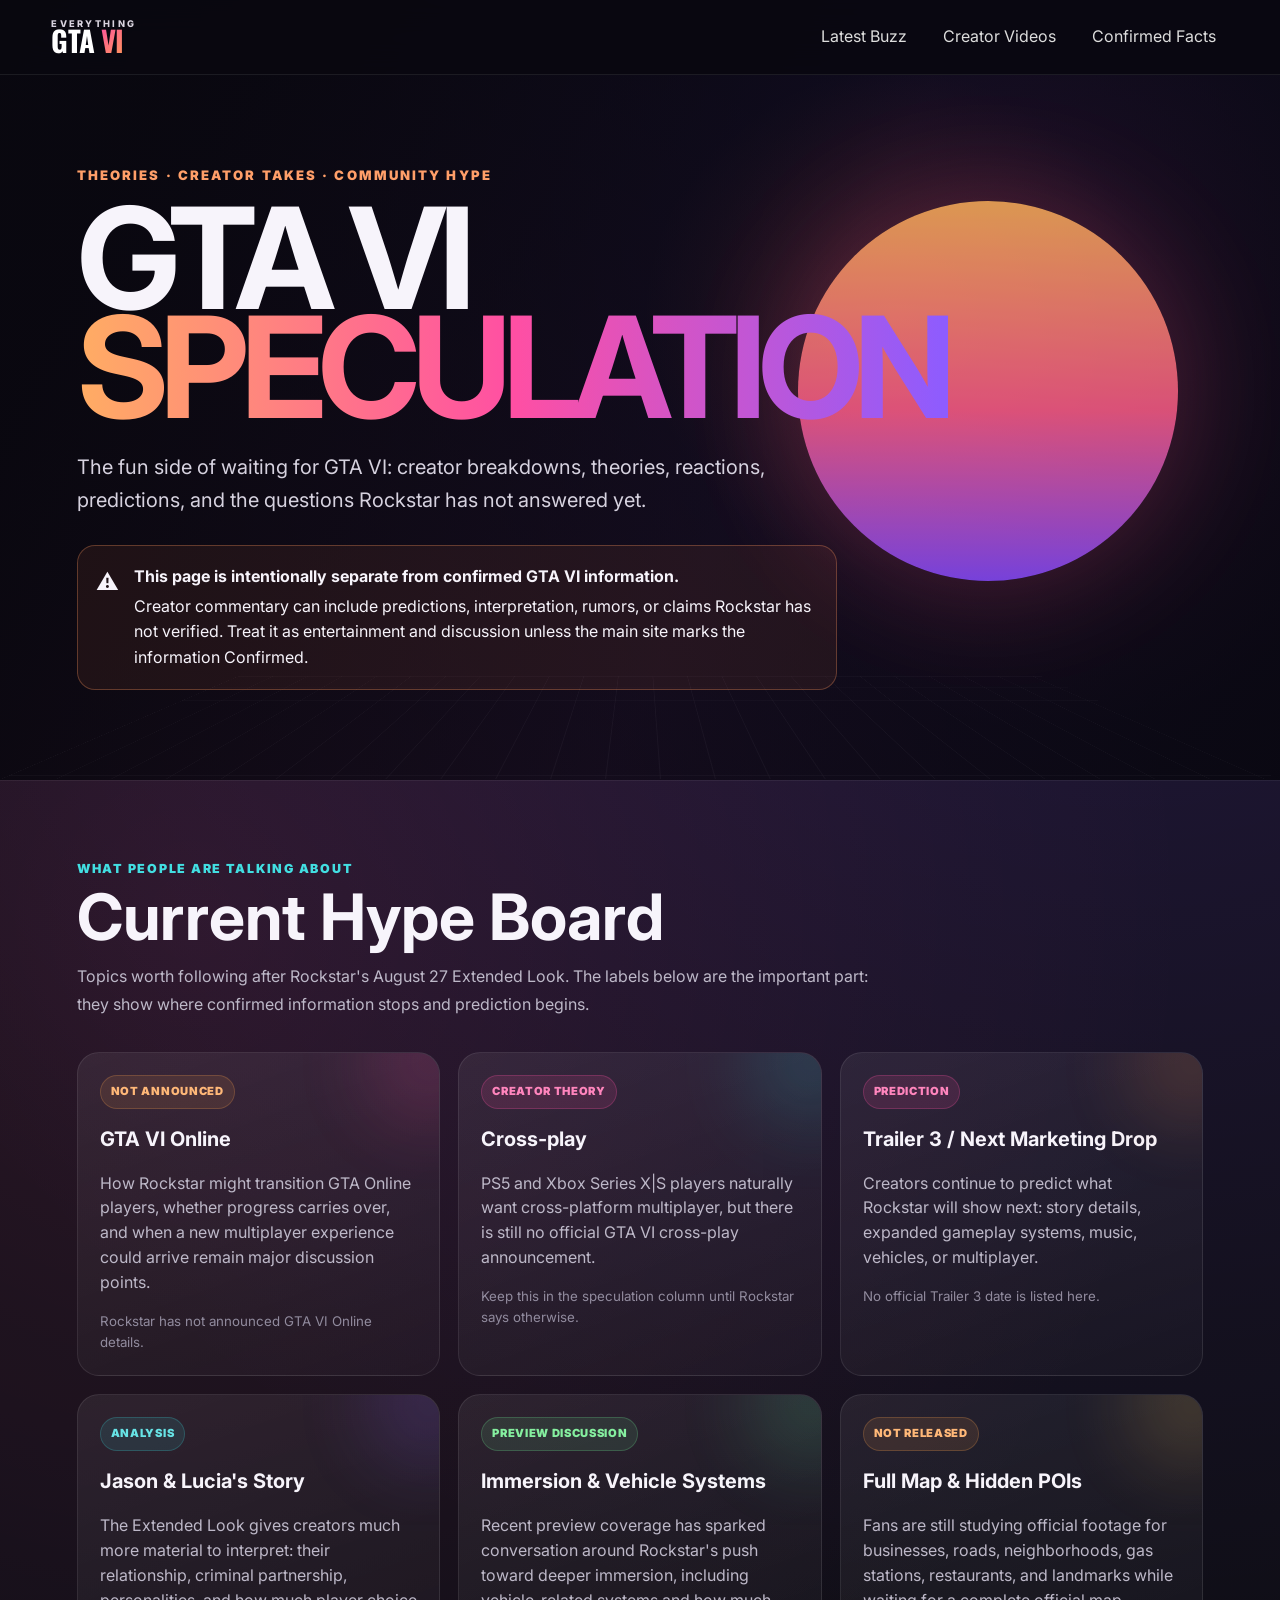
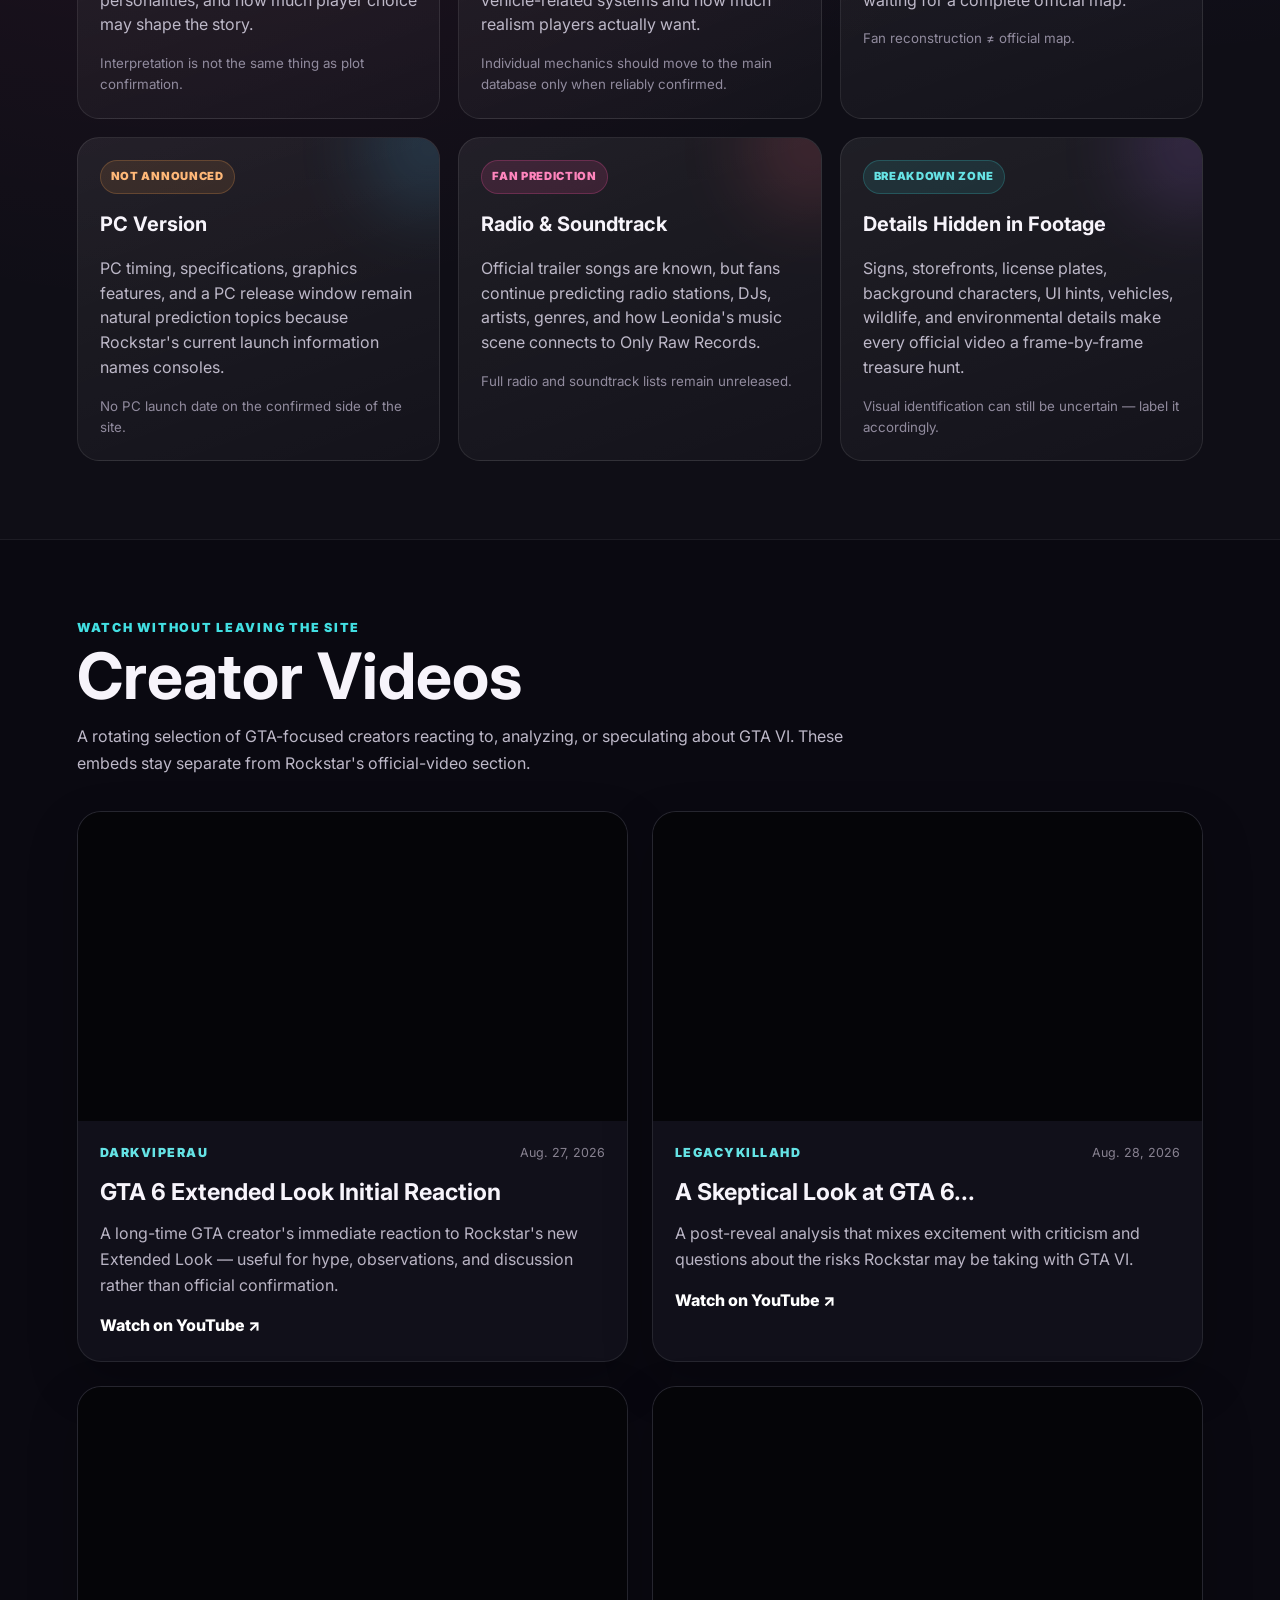
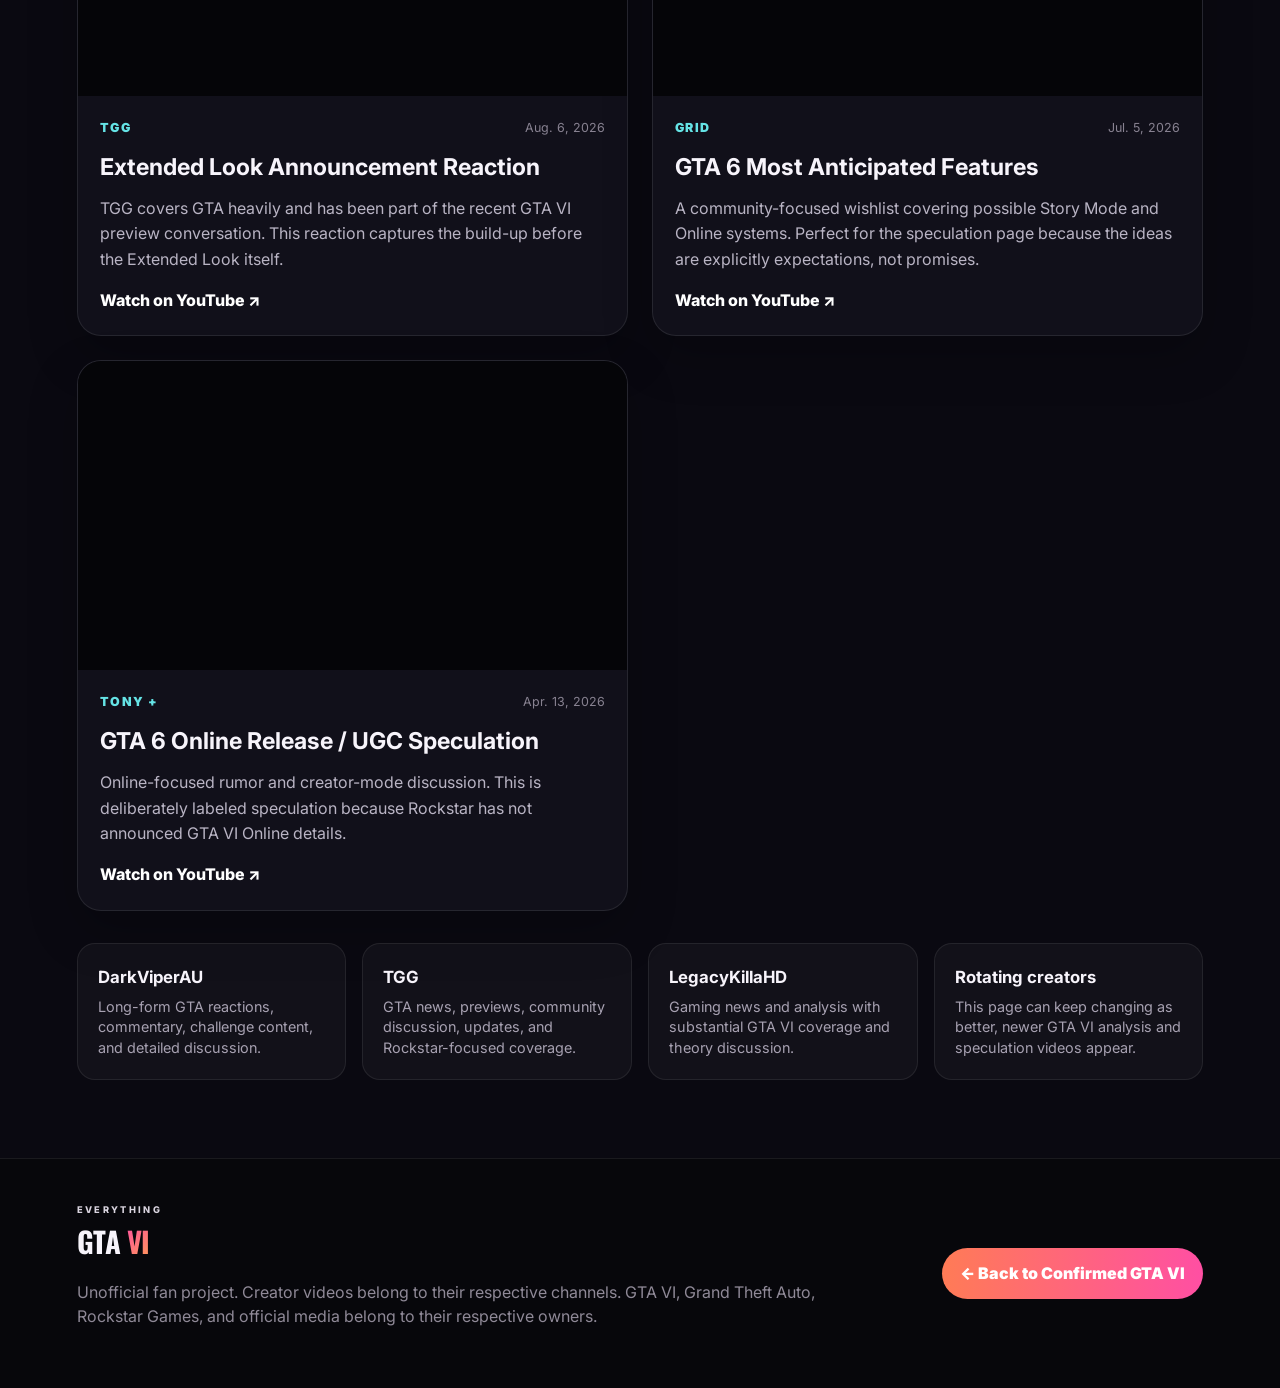
==== commit 582b9a90: "Hide internal speculation page guidelines from public view" ====
--- a/speculation.html
+++ b/speculation.html
@@ -34,7 +34,6 @@
     <nav class="spec-nav" aria-label="Speculation navigation">
       <a href="#buzz">Latest Buzz</a>
       <a href="#creators">Creator Videos</a>
-      <a href="#rules">What Counts as Speculation?</a>
       <a href="index.html#facts">Confirmed Facts</a>
     </nav>
   </header>
@@ -102,13 +101,24 @@
       </div>
     </section>
 
-    <section id="rules" class="spec-section alt">
-      <div class="spec-heading"><div class="eyebrow">KEEPING THE SITE TRUSTWORTHY</div><h2>How This Page Works</h2></div>
-      <div class="policy-box"><strong>1</strong><div><h3>Rockstar confirmation stays on the main site.</h3><p>If Rockstar explicitly announces something, it belongs in the confirmed database and can graduate out of speculation.</p></div></div>
-      <div class="policy-box" style="margin-top:14px"><strong>2</strong><div><h3>Creator analysis is attributed to the creator.</h3><p>Videos are presented as opinions, breakdowns, reactions, theories, or rumors. An embedded creator title does not become a factual claim by this site.</p></div></div>
-      <div class="policy-box" style="margin-top:14px"><strong>3</strong><div><h3>Leaks and rumors get obvious labels.</h3><p>No rumor should quietly appear in Story, Map, Vehicles, Music, or Online as though Rockstar confirmed it.</p></div></div>
-      <div class="policy-box" style="margin-top:14px"><strong>4</strong><div><h3>The creator lineup can stay fresh.</h3><p>As new GTA VI analysis appears, older embeds can rotate out while especially useful evergreen breakdowns remain available.</p></div></div>
-    </section>
+    <!--
+    INTERNAL EDITORIAL NOTES — NOT PUBLICLY DISPLAYED
+
+    KEEPING THE SITE TRUSTWORTHY
+    How This Page Works
+
+    1. Rockstar confirmation stays on the main site.
+    If Rockstar explicitly announces something, it belongs in the confirmed database and can graduate out of speculation.
+
+    2. Creator analysis is attributed to the creator.
+    Videos are presented as opinions, breakdowns, reactions, theories, or rumors. An embedded creator title does not become a factual claim by this site.
+
+    3. Leaks and rumors get obvious labels.
+    No rumor should quietly appear in Story, Map, Vehicles, Music, or Online as though Rockstar confirmed it.
+
+    4. The creator lineup can stay fresh.
+    As new GTA VI analysis appears, older embeds can rotate out while especially useful evergreen breakdowns remain available.
+    -->
   </main>
 
   <footer class="spec-footer"><div><div class="brand-small">EVERYTHING</div><div class="brand-main">GTA <b>VI</b></div><p>Unofficial fan project. Creator videos belong to their respective channels. GTA VI, Grand Theft Auto, Rockstar Games, and official media belong to their respective owners.</p></div><a class="back-btn" href="index.html">← Back to Confirmed GTA VI</a></footer>
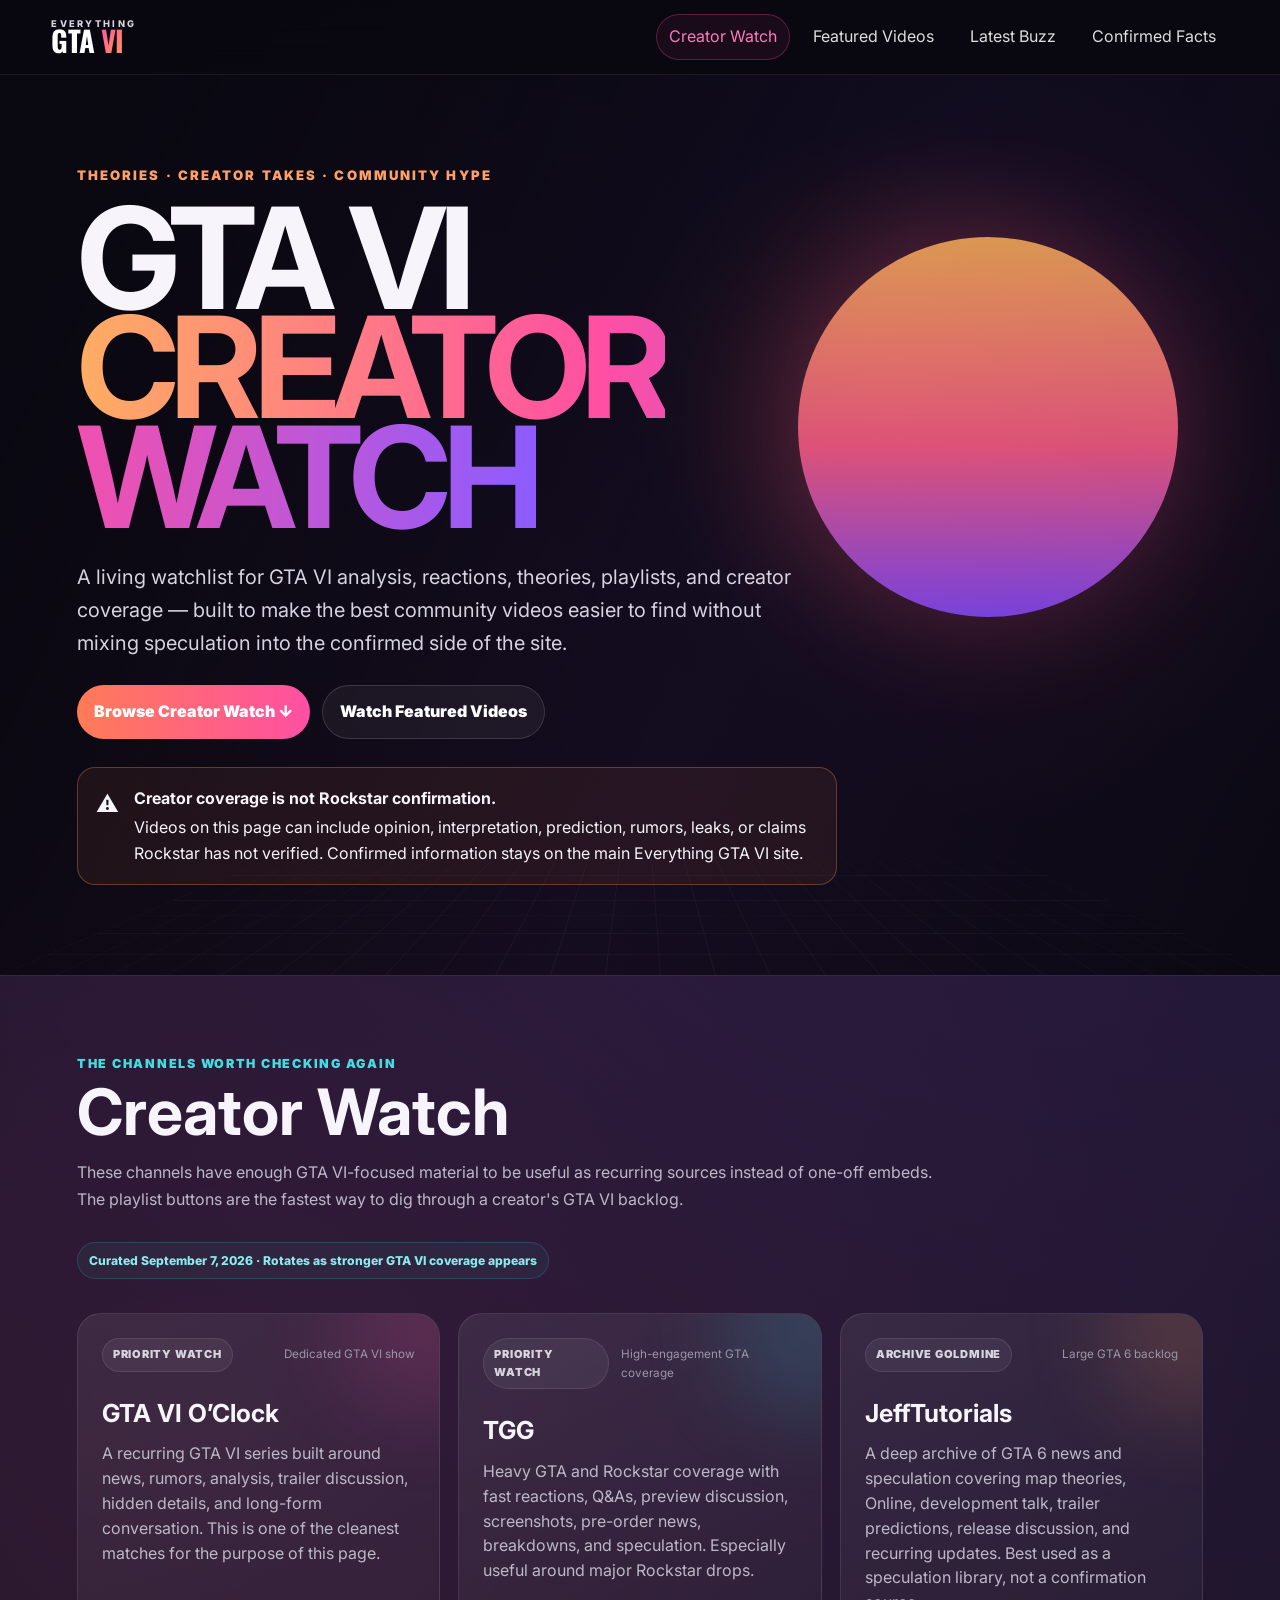
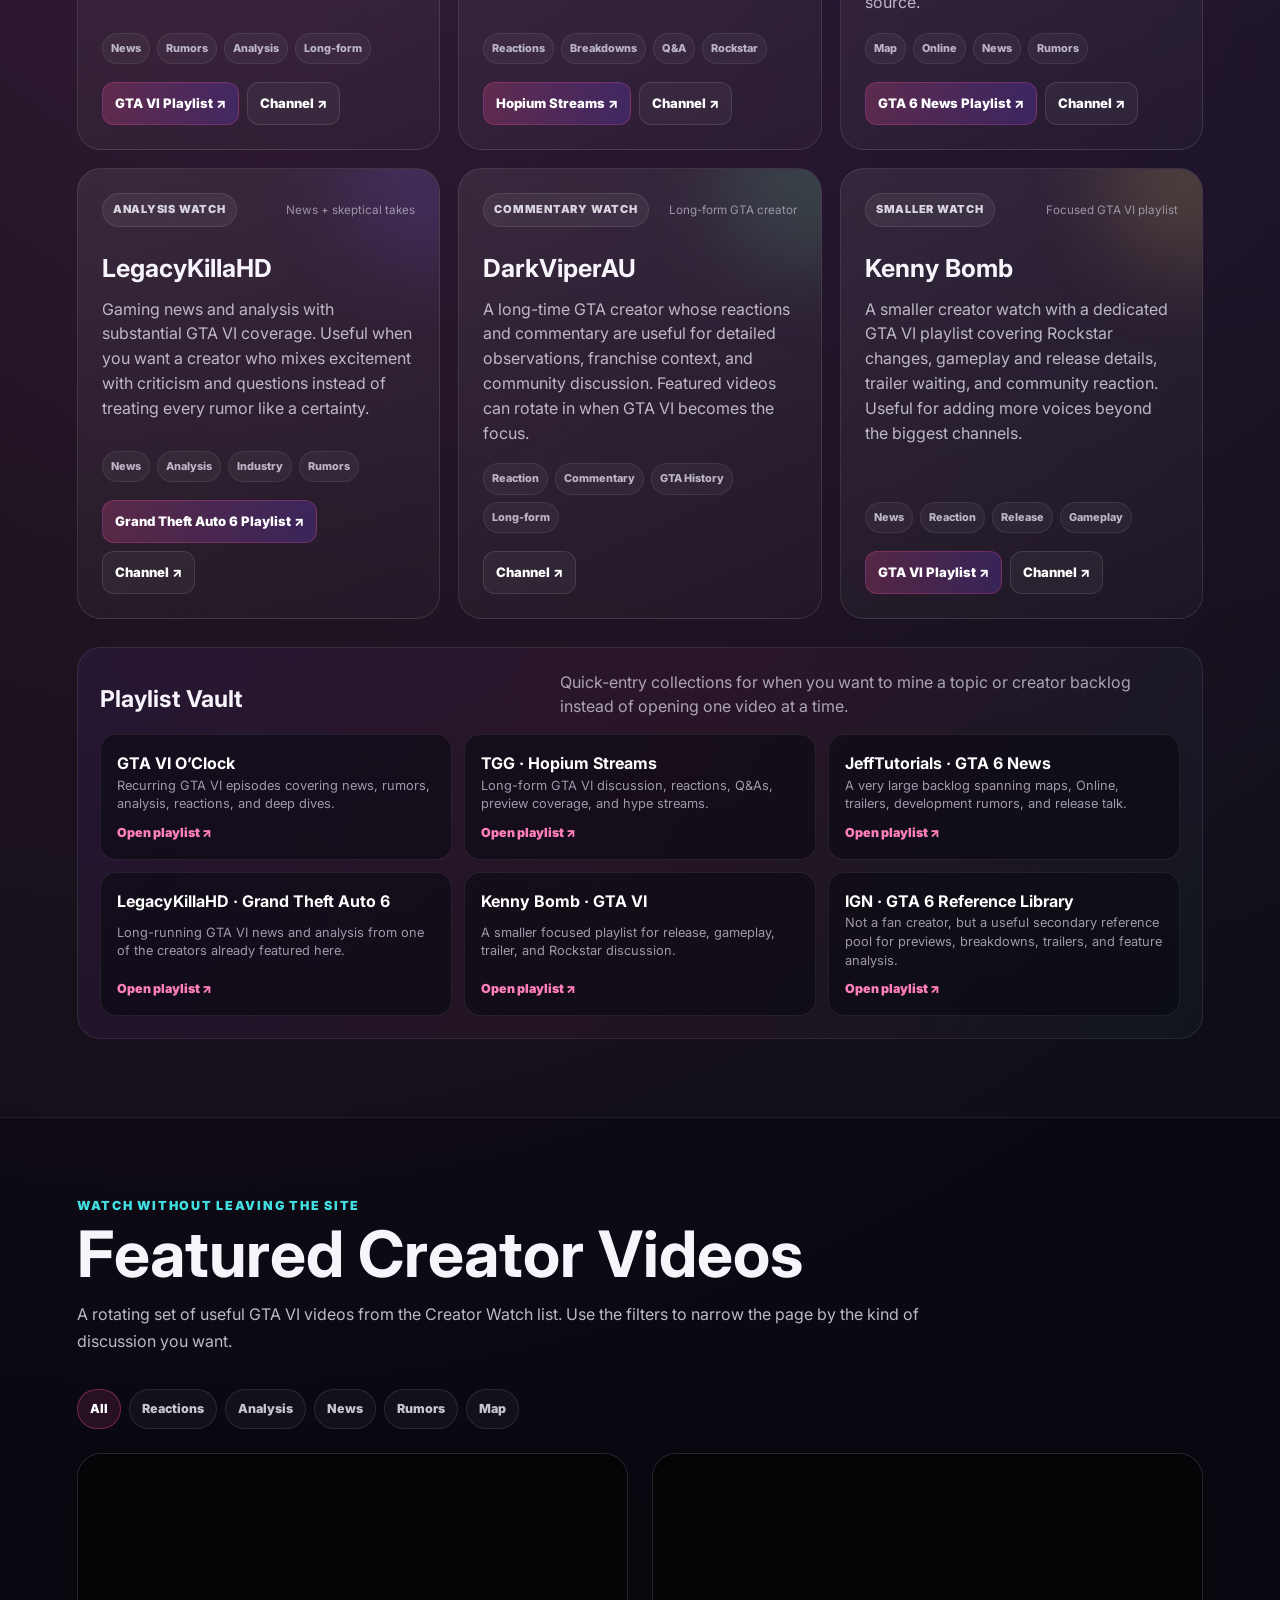
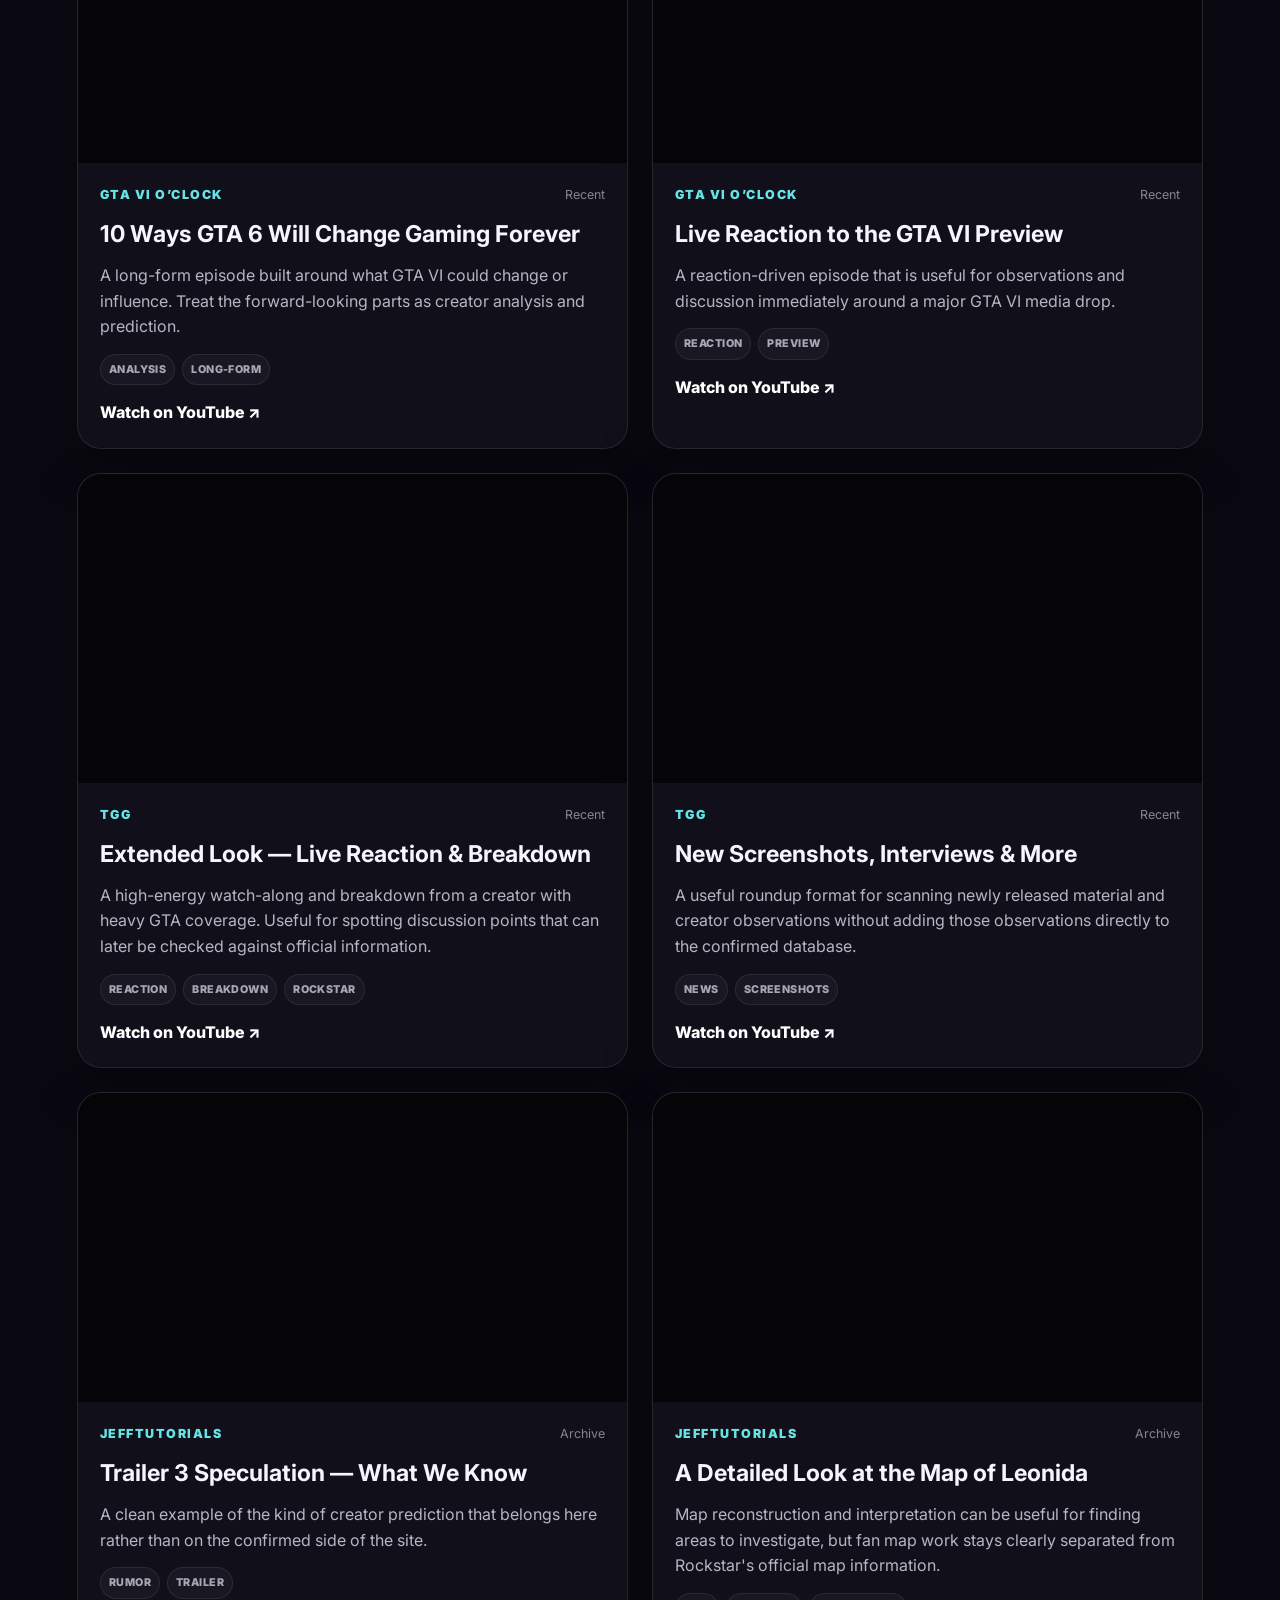
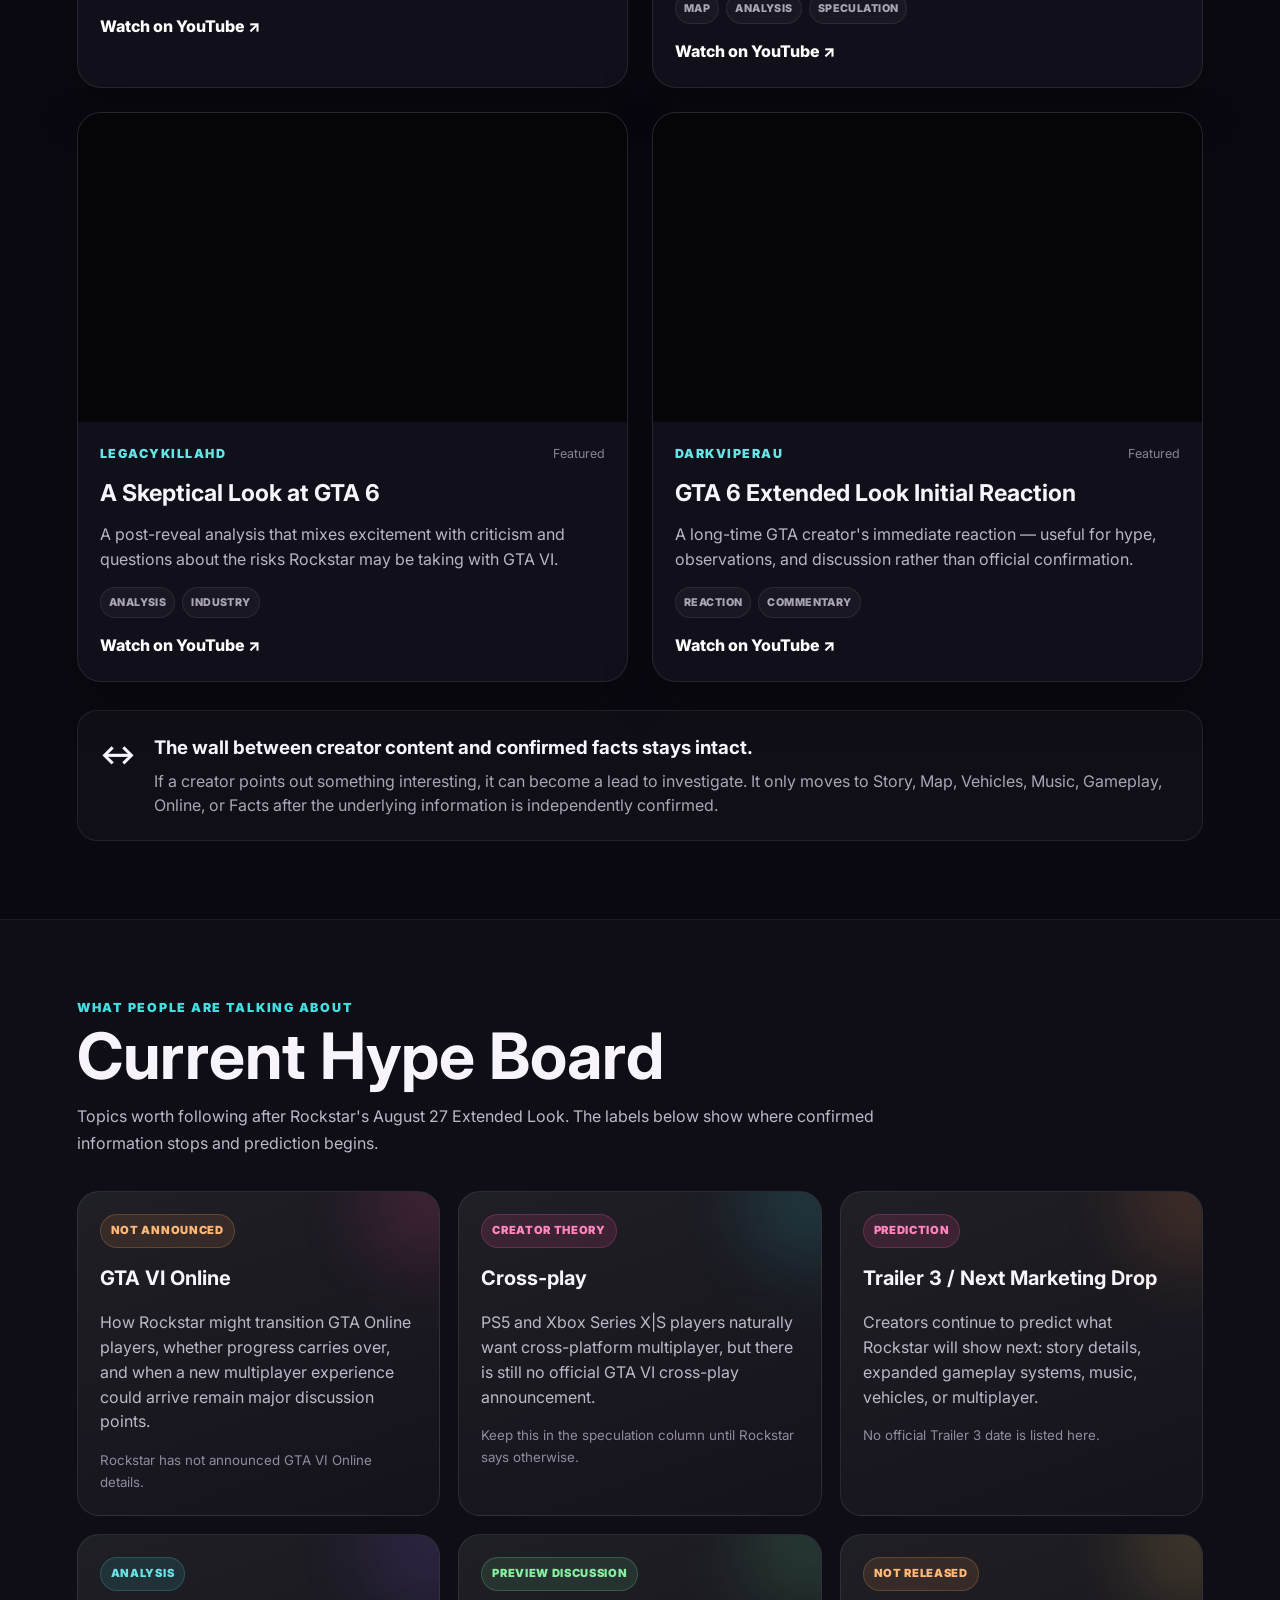
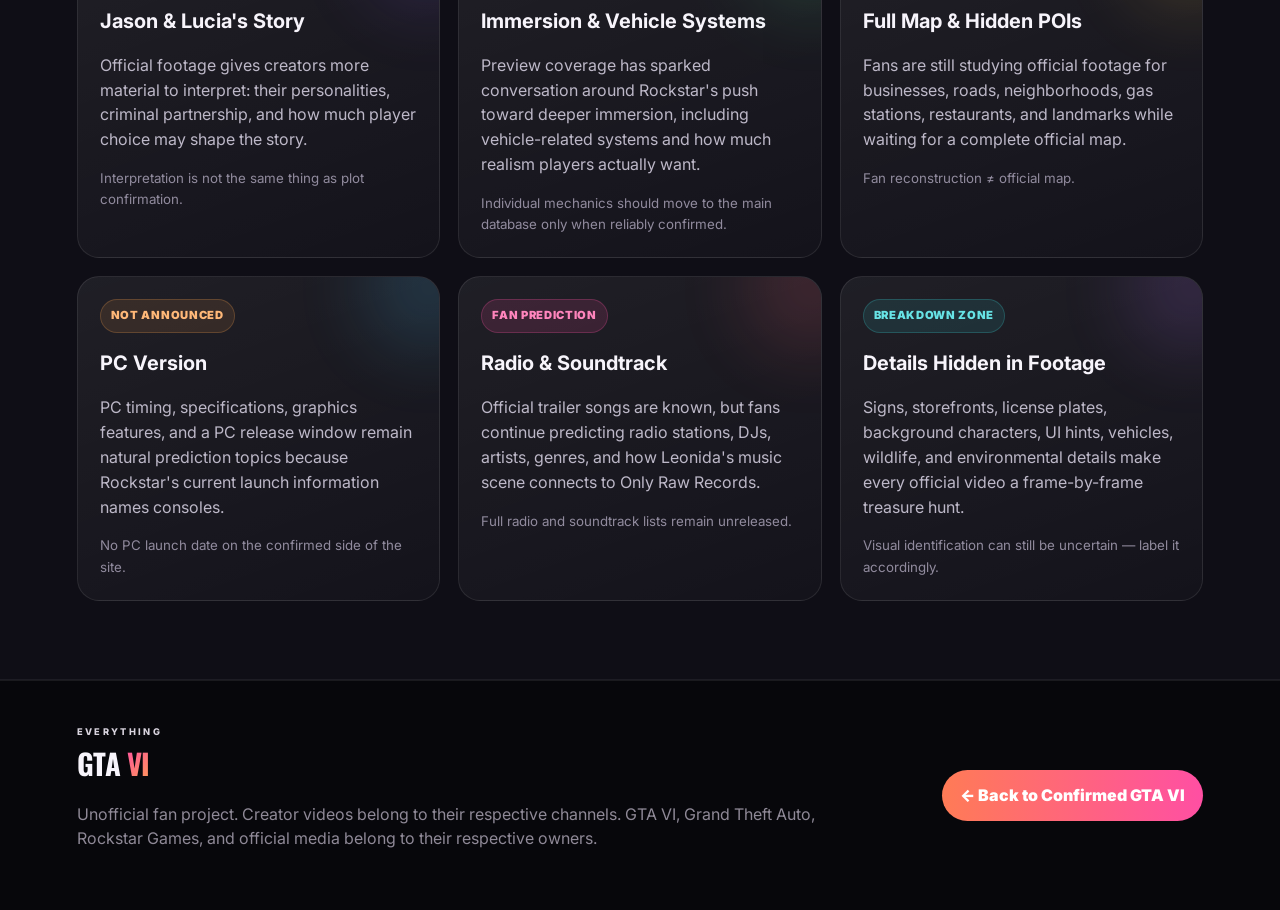
==== commit 21746e01: "Build out GTA VI Creator Watch hub" ====
--- a/speculation.html
+++ b/speculation.html
@@ -3,60 +3,495 @@
 <head>
   <meta charset="utf-8" />
   <meta name="viewport" content="width=device-width,initial-scale=1" />
-  <meta name="description" content="GTA VI creator speculation, theories, reactions, and community hype — clearly separated from confirmed Rockstar information." />
-  <title>GTA VI Speculation & Creator Buzz | Everything GTA VI</title>
+  <meta name="description" content="GTA VI creator speculation, theories, reactions, playlists, and community hype — clearly separated from confirmed Rockstar information." />
+  <title>GTA VI Creator Watch & Speculation | Everything GTA VI</title>
   <link rel="stylesheet" href="styles.css" />
   <style>
-    :root{--spec-pink:#ff4fa3;--spec-orange:#ff8a4c;--spec-purple:#7e47ff;--spec-cyan:#38d6d9;--spec-ink:#0a0911;--spec-panel:#15131f}
-    body{background:radial-gradient(circle at 85% 5%,rgba(126,71,255,.18),transparent 32%),radial-gradient(circle at 15% 20%,rgba(255,79,163,.12),transparent 26%),#0a0911;color:#f7f4fb}
-    .spec-topbar{position:sticky;top:0;z-index:30;display:flex;align-items:center;justify-content:space-between;gap:20px;padding:14px clamp(18px,4vw,64px);background:rgba(8,7,14,.9);backdrop-filter:blur(16px);border-bottom:1px solid rgba(255,255,255,.08)}
-    .spec-topbar .brand{text-decoration:none;color:#fff}.spec-nav{display:flex;gap:10px;flex-wrap:wrap}.spec-nav a{color:#ddd;text-decoration:none;padding:9px 12px;border-radius:999px;border:1px solid transparent}.spec-nav a:hover{color:#fff;border-color:rgba(255,255,255,.16);background:rgba(255,255,255,.04)}
+    :root{
+      --spec-pink:#ff4fa3;
+      --spec-orange:#ff8a4c;
+      --spec-purple:#7e47ff;
+      --spec-cyan:#38d6d9;
+      --spec-green:#69e79b;
+      --spec-yellow:#ffd163;
+      --spec-ink:#0a0911;
+      --spec-panel:#15131f;
+    }
+    html{scroll-behavior:smooth}
+    body{
+      background:
+        radial-gradient(circle at 85% 5%,rgba(126,71,255,.18),transparent 32%),
+        radial-gradient(circle at 15% 20%,rgba(255,79,163,.12),transparent 26%),
+        #0a0911;
+      color:#f7f4fb;
+    }
+    .spec-topbar{
+      position:sticky;top:0;z-index:30;display:flex;align-items:center;justify-content:space-between;gap:20px;
+      padding:14px clamp(18px,4vw,64px);background:rgba(8,7,14,.92);backdrop-filter:blur(16px);
+      border-bottom:1px solid rgba(255,255,255,.08)
+    }
+    .spec-topbar .brand{text-decoration:none;color:#fff}
+    .spec-nav{display:flex;gap:10px;flex-wrap:wrap}
+    .spec-nav a{
+      color:#ddd;text-decoration:none;padding:9px 12px;border-radius:999px;border:1px solid transparent;
+      transition:.18s ease
+    }
+    .spec-nav a:hover{color:#fff;border-color:rgba(255,255,255,.16);background:rgba(255,255,255,.04)}
+    .spec-nav a.creator-watch-link{color:#ff7ab9;border-color:rgba(255,79,163,.28);background:rgba(255,79,163,.07)}
     .spec-hero{min-height:72vh;display:grid;align-items:center;padding:90px clamp(20px,6vw,90px);position:relative;overflow:hidden}
-    .spec-hero:before{content:"";position:absolute;inset:0;background:linear-gradient(115deg,rgba(8,7,14,.92) 10%,rgba(8,7,14,.58) 58%,rgba(8,7,14,.85)),radial-gradient(circle at 70% 35%,rgba(255,107,78,.3),transparent 25%),radial-gradient(circle at 82% 42%,rgba(255,79,163,.22),transparent 32%)}
-    .spec-sun{position:absolute;width:380px;height:380px;border-radius:50%;right:8%;top:18%;background:linear-gradient(#ffb15b,#ff5e89 55%,#8a4cff);filter:blur(.2px);opacity:.84;box-shadow:0 0 120px rgba(255,86,134,.3)}
-    .spec-gridlines{position:absolute;inset:auto 0 0;height:48%;opacity:.18;background-image:linear-gradient(rgba(255,255,255,.18) 1px,transparent 1px),linear-gradient(90deg,rgba(255,255,255,.18) 1px,transparent 1px);background-size:55px 55px;transform:perspective(500px) rotateX(61deg);transform-origin:bottom}
-    .spec-hero-content{position:relative;z-index:2;max-width:850px}.spec-kicker{font-weight:900;letter-spacing:.16em;color:#ff9f69;font-size:.82rem}.spec-hero h1{font-size:clamp(3.8rem,11vw,9rem);line-height:.78;margin:18px 0 28px;letter-spacing:-.06em}.spec-hero h1 span{background:linear-gradient(90deg,#ffad63,#ff4fa3 50%,#8d5cff);-webkit-background-clip:text;background-clip:text;color:transparent}.spec-hero p{max-width:720px;font-size:clamp(1rem,2vw,1.25rem);line-height:1.65;color:#d6d2df}
-    .warning-banner{display:flex;gap:15px;align-items:flex-start;margin-top:28px;padding:18px;border:1px solid rgba(255,152,92,.3);background:rgba(255,125,84,.08);border-radius:18px;max-width:760px}.warning-banner b{display:block;margin-bottom:4px}.warning-icon{font-size:1.4rem}
-    .spec-section{padding:78px clamp(20px,6vw,90px)}.spec-section.alt{background:rgba(255,255,255,.018);border-top:1px solid rgba(255,255,255,.06);border-bottom:1px solid rgba(255,255,255,.06)}
-    .spec-heading{max-width:800px;margin-bottom:34px}.spec-heading .eyebrow{color:#42dfe2;font-weight:900;letter-spacing:.14em;font-size:.78rem}.spec-heading h2{font-size:clamp(2.2rem,5vw,4.8rem);margin:8px 0 12px;line-height:.95}.spec-heading p{color:#bdb8c8;line-height:1.7}
-    .buzz-grid{display:grid;grid-template-columns:repeat(12,1fr);gap:18px}.buzz-card{grid-column:span 4;background:linear-gradient(160deg,rgba(255,255,255,.07),rgba(255,255,255,.025));border:1px solid rgba(255,255,255,.09);border-radius:22px;padding:22px;min-height:210px;position:relative;overflow:hidden}.buzz-card:after{content:"";position:absolute;width:130px;height:130px;border-radius:50%;right:-55px;top:-55px;background:var(--glow,#ff4fa3);filter:blur(38px);opacity:.16}.buzz-card h3{font-size:1.25rem;margin:14px 0 9px}.buzz-card p{color:#bdb8c8;line-height:1.55}.buzz-card small{color:#918b9e;display:block;margin-top:12px}.tag{display:inline-flex;align-items:center;padding:7px 10px;border-radius:999px;font-size:.7rem;font-weight:900;letter-spacing:.06em;text-transform:uppercase}.tag.theory{background:rgba(255,79,163,.13);color:#ff85bd;border:1px solid rgba(255,79,163,.24)}.tag.analysis{background:rgba(56,214,217,.11);color:#67e3e5;border:1px solid rgba(56,214,217,.22)}.tag.unconfirmed{background:rgba(255,163,78,.11);color:#ffb878;border:1px solid rgba(255,163,78,.22)}.tag.preview{background:rgba(111,235,148,.11);color:#85ef9f;border:1px solid rgba(111,235,148,.22)}
-    .creator-grid{display:grid;grid-template-columns:repeat(2,minmax(0,1fr));gap:24px}.creator-card{background:#11101a;border:1px solid rgba(255,255,255,.09);border-radius:24px;overflow:hidden;box-shadow:0 20px 50px rgba(0,0,0,.22)}.creator-video{position:relative;aspect-ratio:16/9;background:#050508}.creator-video iframe{position:absolute;inset:0;width:100%;height:100%;border:0}.creator-copy{padding:22px}.creator-line{display:flex;align-items:center;justify-content:space-between;gap:12px;margin-bottom:11px}.creator-name{font-size:.78rem;font-weight:900;letter-spacing:.12em;text-transform:uppercase;color:#65e3e5}.creator-date{font-size:.78rem;color:#888291}.creator-copy h3{font-size:1.45rem;margin:0 0 10px}.creator-copy p{color:#b9b4c4;line-height:1.6;margin:0}.creator-copy .watch-link{display:inline-block;margin-top:15px;color:#fff;text-decoration:none;font-weight:800}.creator-copy .watch-link:hover{color:#ff73b3}
-    .policy-box{display:grid;grid-template-columns:auto 1fr;gap:18px;padding:24px;border-radius:22px;border:1px solid rgba(255,255,255,.1);background:linear-gradient(120deg,rgba(126,71,255,.12),rgba(255,79,163,.07))}.policy-box strong{font-size:2rem}.policy-box h3{margin:0 0 8px}.policy-box p{margin:0;color:#c4becd;line-height:1.6}
-    .creator-spotlights{display:grid;grid-template-columns:repeat(4,1fr);gap:16px;margin-top:32px}.spotlight{padding:20px;border-radius:18px;border:1px solid rgba(255,255,255,.08);background:rgba(255,255,255,.035)}.spotlight b{display:block;font-size:1.05rem;margin-bottom:6px}.spotlight span{color:#a7a1b1;font-size:.9rem;line-height:1.45;display:block}
-    .spec-footer{padding:44px clamp(20px,6vw,90px);border-top:1px solid rgba(255,255,255,.08);background:#07070b;display:grid;grid-template-columns:1fr auto;gap:20px;align-items:center}.spec-footer p{color:#8f8997;max-width:740px;line-height:1.5}.back-btn{display:inline-flex;align-items:center;gap:8px;padding:13px 18px;border-radius:999px;background:linear-gradient(90deg,#ff7b56,#ff4fa3);color:#fff;text-decoration:none;font-weight:900}
-    @media(max-width:900px){.buzz-card{grid-column:span 6}.creator-grid{grid-template-columns:1fr}.creator-spotlights{grid-template-columns:repeat(2,1fr)}.spec-topbar{align-items:flex-start}.spec-nav{justify-content:flex-end}.spec-sun{right:-120px;width:330px;height:330px}}
-    @media(max-width:620px){.spec-topbar{position:relative;display:block}.spec-nav{margin-top:12px;justify-content:flex-start}.spec-nav a{padding:7px 9px;font-size:.86rem}.spec-hero{min-height:68vh;padding-top:60px}.spec-sun{opacity:.45;top:12%}.buzz-card{grid-column:1/-1}.creator-spotlights{grid-template-columns:1fr}.spec-footer{grid-template-columns:1fr}.creator-copy{padding:18px}}
+    .spec-hero:before{
+      content:"";position:absolute;inset:0;
+      background:
+        linear-gradient(115deg,rgba(8,7,14,.92) 10%,rgba(8,7,14,.58) 58%,rgba(8,7,14,.85)),
+        radial-gradient(circle at 70% 35%,rgba(255,107,78,.3),transparent 25%),
+        radial-gradient(circle at 82% 42%,rgba(255,79,163,.22),transparent 32%)
+    }
+    .spec-sun{
+      position:absolute;width:380px;height:380px;border-radius:50%;right:8%;top:18%;
+      background:linear-gradient(#ffb15b,#ff5e89 55%,#8a4cff);filter:blur(.2px);opacity:.84;
+      box-shadow:0 0 120px rgba(255,86,134,.3)
+    }
+    .spec-gridlines{
+      position:absolute;inset:auto 0 0;height:48%;opacity:.18;
+      background-image:linear-gradient(rgba(255,255,255,.18) 1px,transparent 1px),linear-gradient(90deg,rgba(255,255,255,.18) 1px,transparent 1px);
+      background-size:55px 55px;transform:perspective(500px) rotateX(61deg);transform-origin:bottom
+    }
+    .spec-hero-content{position:relative;z-index:2;max-width:850px}
+    .spec-kicker{font-weight:900;letter-spacing:.16em;color:#ff9f69;font-size:.82rem}
+    .spec-hero h1{font-size:clamp(3.8rem,11vw,9rem);line-height:.78;margin:18px 0 28px;letter-spacing:-.06em}
+    .spec-hero h1 span{
+      background:linear-gradient(90deg,#ffad63,#ff4fa3 50%,#8d5cff);
+      -webkit-background-clip:text;background-clip:text;color:transparent
+    }
+    .spec-hero p{max-width:720px;font-size:clamp(1rem,2vw,1.25rem);line-height:1.65;color:#d6d2df}
+    .hero-actions{display:flex;flex-wrap:wrap;gap:12px;margin-top:25px}
+    .hero-actions a{
+      display:inline-flex;align-items:center;justify-content:center;gap:8px;padding:13px 17px;border-radius:999px;
+      text-decoration:none;font-weight:900;color:#fff;border:1px solid rgba(255,255,255,.14);background:rgba(255,255,255,.05)
+    }
+    .hero-actions a.primary{border:0;background:linear-gradient(90deg,#ff7b56,#ff4fa3)}
+    .warning-banner{
+      display:flex;gap:15px;align-items:flex-start;margin-top:28px;padding:18px;border:1px solid rgba(255,152,92,.3);
+      background:rgba(255,125,84,.08);border-radius:18px;max-width:760px
+    }
+    .warning-banner b{display:block;margin-bottom:4px}.warning-icon{font-size:1.4rem}
+    .spec-section{padding:78px clamp(20px,6vw,90px)}
+    .spec-section.alt{background:rgba(255,255,255,.018);border-top:1px solid rgba(255,255,255,.06);border-bottom:1px solid rgba(255,255,255,.06)}
+    .spec-heading{max-width:860px;margin-bottom:34px}
+    .spec-heading .eyebrow{color:#42dfe2;font-weight:900;letter-spacing:.14em;font-size:.78rem}
+    .spec-heading h2{font-size:clamp(2.2rem,5vw,4.8rem);margin:8px 0 12px;line-height:.95}
+    .spec-heading p{color:#bdb8c8;line-height:1.7}
+    .curated-stamp{
+      display:inline-flex;align-items:center;gap:8px;margin-top:12px;padding:8px 11px;border-radius:999px;
+      border:1px solid rgba(56,214,217,.18);background:rgba(56,214,217,.06);color:#8beaec;font-size:.76rem;font-weight:800
+    }
+
+    .watch-grid{display:grid;grid-template-columns:repeat(12,1fr);gap:18px}
+    .watch-card{
+      grid-column:span 4;position:relative;overflow:hidden;min-height:300px;padding:24px;border-radius:24px;
+      border:1px solid rgba(255,255,255,.1);background:linear-gradient(155deg,rgba(255,255,255,.075),rgba(255,255,255,.022));
+      display:flex;flex-direction:column
+    }
+    .watch-card:after{
+      content:"";position:absolute;width:180px;height:180px;border-radius:50%;right:-80px;top:-75px;
+      background:var(--creator-glow,#ff4fa3);filter:blur(45px);opacity:.16;pointer-events:none
+    }
+    .watch-label{display:flex;justify-content:space-between;gap:12px;align-items:center;position:relative;z-index:1}
+    .watch-label .rank{
+      display:inline-flex;align-items:center;padding:7px 10px;border-radius:999px;background:rgba(255,255,255,.06);
+      border:1px solid rgba(255,255,255,.09);color:#d9d5df;font-size:.69rem;font-weight:900;text-transform:uppercase;letter-spacing:.07em
+    }
+    .watch-label .focus{font-size:.73rem;color:#9c96a8}
+    .watch-card h3{position:relative;z-index:1;font-size:1.55rem;margin:22px 0 8px}
+    .watch-card p{position:relative;z-index:1;color:#bdb8c8;line-height:1.55;margin:0 0 18px}
+    .watch-tags{display:flex;flex-wrap:wrap;gap:7px;margin-top:auto;position:relative;z-index:1}
+    .microtag{
+      padding:6px 8px;border-radius:999px;background:rgba(255,255,255,.045);border:1px solid rgba(255,255,255,.08);
+      color:#bcb6c8;font-size:.68rem;font-weight:800
+    }
+    .watch-actions{display:flex;flex-wrap:wrap;gap:8px;margin-top:18px;position:relative;z-index:1}
+    .watch-actions a{
+      display:inline-flex;padding:10px 12px;border-radius:12px;text-decoration:none;font-weight:850;font-size:.82rem;
+      color:#fff;border:1px solid rgba(255,255,255,.11);background:rgba(255,255,255,.045)
+    }
+    .watch-actions a.playlist{background:linear-gradient(90deg,rgba(255,79,163,.22),rgba(126,71,255,.22));border-color:rgba(255,79,163,.25)}
+    .watch-actions a:hover{transform:translateY(-1px);border-color:rgba(255,255,255,.25)}
+
+    .playlist-vault{
+      margin-top:28px;padding:22px;border-radius:24px;border:1px solid rgba(255,255,255,.09);
+      background:linear-gradient(115deg,rgba(126,71,255,.09),rgba(255,79,163,.06),rgba(56,214,217,.04))
+    }
+    .playlist-vault-head{display:flex;align-items:flex-end;justify-content:space-between;gap:18px;margin-bottom:16px}
+    .playlist-vault-head h3{font-size:1.45rem;margin:0}.playlist-vault-head p{color:#aaa4b4;margin:0;max-width:620px;line-height:1.5}
+    .playlist-row{display:grid;grid-template-columns:repeat(3,1fr);gap:12px}
+    .playlist-link{
+      min-height:112px;padding:16px;border-radius:16px;border:1px solid rgba(255,255,255,.08);background:rgba(9,8,15,.55);
+      color:#fff;text-decoration:none;display:flex;flex-direction:column;justify-content:space-between;transition:.18s ease
+    }
+    .playlist-link:hover{border-color:rgba(255,79,163,.35);transform:translateY(-2px)}
+    .playlist-link b{font-size:1rem}.playlist-link span{font-size:.8rem;color:#9f99aa;line-height:1.45}
+    .playlist-link em{font-style:normal;color:#ff7fbb;font-weight:900;font-size:.78rem;margin-top:9px}
+
+    .filter-bar{display:flex;gap:8px;flex-wrap:wrap;margin:0 0 24px}
+    .filter-btn{
+      appearance:none;border:1px solid rgba(255,255,255,.1);background:rgba(255,255,255,.035);color:#c9c4d0;
+      padding:9px 12px;border-radius:999px;font:inherit;font-size:.78rem;font-weight:850;cursor:pointer
+    }
+    .filter-btn:hover,.filter-btn.active{color:#fff;border-color:rgba(255,79,163,.35);background:rgba(255,79,163,.12)}
+    .creator-grid{display:grid;grid-template-columns:repeat(2,minmax(0,1fr));gap:24px}
+    .creator-card{
+      background:#11101a;border:1px solid rgba(255,255,255,.09);border-radius:24px;overflow:hidden;
+      box-shadow:0 20px 50px rgba(0,0,0,.22)
+    }
+    .creator-card[hidden]{display:none!important}
+    .creator-video{position:relative;aspect-ratio:16/9;background:#050508}
+    .creator-video iframe{position:absolute;inset:0;width:100%;height:100%;border:0}
+    .creator-copy{padding:22px}
+    .creator-line{display:flex;align-items:center;justify-content:space-between;gap:12px;margin-bottom:11px}
+    .creator-name{font-size:.78rem;font-weight:900;letter-spacing:.12em;text-transform:uppercase;color:#65e3e5}
+    .creator-date{font-size:.78rem;color:#888291}
+    .creator-copy h3{font-size:1.45rem;margin:0 0 10px}
+    .creator-copy p{color:#b9b4c4;line-height:1.6;margin:0}
+    .video-tags{display:flex;gap:7px;flex-wrap:wrap;margin-top:14px}
+    .video-tags span{
+      padding:6px 8px;border-radius:999px;border:1px solid rgba(255,255,255,.08);background:rgba(255,255,255,.035);
+      color:#aaa4b4;font-size:.67rem;font-weight:850;text-transform:uppercase;letter-spacing:.04em
+    }
+    .creator-copy .watch-link{display:inline-block;margin-top:15px;color:#fff;text-decoration:none;font-weight:800}
+    .creator-copy .watch-link:hover{color:#ff73b3}
+
+    .buzz-grid{display:grid;grid-template-columns:repeat(12,1fr);gap:18px}
+    .buzz-card{
+      grid-column:span 4;background:linear-gradient(160deg,rgba(255,255,255,.07),rgba(255,255,255,.025));
+      border:1px solid rgba(255,255,255,.09);border-radius:22px;padding:22px;min-height:210px;position:relative;overflow:hidden
+    }
+    .buzz-card:after{
+      content:"";position:absolute;width:130px;height:130px;border-radius:50%;right:-55px;top:-55px;
+      background:var(--glow,#ff4fa3);filter:blur(38px);opacity:.16
+    }
+    .buzz-card h3{font-size:1.25rem;margin:14px 0 9px}.buzz-card p{color:#bdb8c8;line-height:1.55}
+    .buzz-card small{color:#918b9e;display:block;margin-top:12px}
+    .tag{
+      display:inline-flex;align-items:center;padding:7px 10px;border-radius:999px;font-size:.7rem;font-weight:900;
+      letter-spacing:.06em;text-transform:uppercase
+    }
+    .tag.theory{background:rgba(255,79,163,.13);color:#ff85bd;border:1px solid rgba(255,79,163,.24)}
+    .tag.analysis{background:rgba(56,214,217,.11);color:#67e3e5;border:1px solid rgba(56,214,217,.22)}
+    .tag.unconfirmed{background:rgba(255,163,78,.11);color:#ffb878;border:1px solid rgba(255,163,78,.22)}
+    .tag.preview{background:rgba(111,235,148,.11);color:#85ef9f;border:1px solid rgba(111,235,148,.22)}
+
+    .source-rule{
+      margin-top:28px;display:grid;grid-template-columns:auto 1fr;gap:18px;padding:22px;border-radius:20px;
+      border:1px solid rgba(255,255,255,.08);background:rgba(255,255,255,.028)
+    }
+    .source-rule strong{font-size:1.7rem}.source-rule h3{margin:0 0 6px}.source-rule p{margin:0;color:#aaa4b4;line-height:1.55}
+    .spec-footer{
+      padding:44px clamp(20px,6vw,90px);border-top:1px solid rgba(255,255,255,.08);background:#07070b;
+      display:grid;grid-template-columns:1fr auto;gap:20px;align-items:center
+    }
+    .spec-footer p{color:#8f8997;max-width:740px;line-height:1.5}
+    .back-btn{
+      display:inline-flex;align-items:center;gap:8px;padding:13px 18px;border-radius:999px;
+      background:linear-gradient(90deg,#ff7b56,#ff4fa3);color:#fff;text-decoration:none;font-weight:900
+    }
+
+    @media(max-width:1050px){
+      .watch-card{grid-column:span 6}.playlist-row{grid-template-columns:repeat(2,1fr)}
+    }
+    @media(max-width:900px){
+      .buzz-card{grid-column:span 6}.creator-grid{grid-template-columns:1fr}.spec-topbar{align-items:flex-start}
+      .spec-nav{justify-content:flex-end}.spec-sun{right:-120px;width:330px;height:330px}
+    }
+    @media(max-width:620px){
+      .spec-topbar{position:relative;display:block}.spec-nav{margin-top:12px;justify-content:flex-start}
+      .spec-nav a{padding:7px 9px;font-size:.84rem}.spec-hero{min-height:68vh;padding-top:60px}
+      .spec-sun{opacity:.45;top:12%}.watch-card,.buzz-card{grid-column:1/-1}.playlist-row{grid-template-columns:1fr}
+      .playlist-vault-head{display:block}.playlist-vault-head p{margin-top:8px}.spec-footer{grid-template-columns:1fr}
+      .creator-copy{padding:18px}.hero-actions a{width:100%}
+    }
   </style>
 </head>
 <body>
   <header class="spec-topbar">
-    <a class="brand" href="index.html" aria-label="Everything GTA VI home"><span class="brand-small">EVERYTHING</span><span class="brand-main">GTA <b>VI</b></span></a>
+    <a class="brand" href="index.html" aria-label="Everything GTA VI home">
+      <span class="brand-small">EVERYTHING</span><span class="brand-main">GTA <b>VI</b></span>
+    </a>
     <nav class="spec-nav" aria-label="Speculation navigation">
+      <a class="creator-watch-link" href="#watch">Creator Watch</a>
+      <a href="#featured">Featured Videos</a>
       <a href="#buzz">Latest Buzz</a>
-      <a href="#creators">Creator Videos</a>
       <a href="index.html#facts">Confirmed Facts</a>
     </nav>
   </header>
 
   <main>
     <section class="spec-hero">
-      <div class="spec-sun" aria-hidden="true"></div><div class="spec-gridlines" aria-hidden="true"></div>
+      <div class="spec-sun" aria-hidden="true"></div>
+      <div class="spec-gridlines" aria-hidden="true"></div>
       <div class="spec-hero-content">
         <div class="spec-kicker">THEORIES · CREATOR TAKES · COMMUNITY HYPE</div>
-        <h1>GTA VI<br><span>SPECULATION</span></h1>
-        <p>The fun side of waiting for GTA VI: creator breakdowns, theories, reactions, predictions, and the questions Rockstar has not answered yet.</p>
-        <div class="warning-banner"><div class="warning-icon">⚠</div><div><b>This page is intentionally separate from confirmed GTA VI information.</b><span>Creator commentary can include predictions, interpretation, rumors, or claims Rockstar has not verified. Treat it as entertainment and discussion unless the main site marks the information Confirmed.</span></div></div>
+        <h1>GTA VI<br><span>CREATOR WATCH</span></h1>
+        <p>A living watchlist for GTA VI analysis, reactions, theories, playlists, and creator coverage — built to make the best community videos easier to find without mixing speculation into the confirmed side of the site.</p>
+        <div class="hero-actions">
+          <a class="primary" href="#watch">Browse Creator Watch ↓</a>
+          <a href="#featured">Watch Featured Videos</a>
+        </div>
+        <div class="warning-banner">
+          <div class="warning-icon">⚠</div>
+          <div>
+            <b>Creator coverage is not Rockstar confirmation.</b>
+            <span>Videos on this page can include opinion, interpretation, prediction, rumors, leaks, or claims Rockstar has not verified. Confirmed information stays on the main Everything GTA VI site.</span>
+          </div>
+        </div>
       </div>
     </section>
 
+    <section id="watch" class="spec-section alt">
+      <div class="spec-heading">
+        <div class="eyebrow">THE CHANNELS WORTH CHECKING AGAIN</div>
+        <h2>Creator Watch</h2>
+        <p>These channels have enough GTA VI-focused material to be useful as recurring sources instead of one-off embeds. The playlist buttons are the fastest way to dig through a creator's GTA VI backlog.</p>
+        <div class="curated-stamp">Curated September 7, 2026 · Rotates as stronger GTA VI coverage appears</div>
+      </div>
+
+      <div class="watch-grid">
+        <article class="watch-card" style="--creator-glow:#ff4fa3">
+          <div class="watch-label"><span class="rank">Priority Watch</span><span class="focus">Dedicated GTA VI show</span></div>
+          <h3>GTA VI O’Clock</h3>
+          <p>A recurring GTA VI series built around news, rumors, analysis, trailer discussion, hidden details, and long-form conversation. This is one of the cleanest matches for the purpose of this page.</p>
+          <div class="watch-tags"><span class="microtag">News</span><span class="microtag">Rumors</span><span class="microtag">Analysis</span><span class="microtag">Long-form</span></div>
+          <div class="watch-actions">
+            <a class="playlist" href="https://www.youtube.com/playlist?list=PLL7-7TcGDvLjmiURqK1uDU3itW2_eJbCe" target="_blank" rel="noopener">GTA VI Playlist ↗</a>
+            <a href="https://www.youtube.com/@GTAVI-oclock" target="_blank" rel="noopener">Channel ↗</a>
+          </div>
+        </article>
+
+        <article class="watch-card" style="--creator-glow:#38d6d9">
+          <div class="watch-label"><span class="rank">Priority Watch</span><span class="focus">High-engagement GTA coverage</span></div>
+          <h3>TGG</h3>
+          <p>Heavy GTA and Rockstar coverage with fast reactions, Q&As, preview discussion, screenshots, pre-order news, breakdowns, and speculation. Especially useful around major Rockstar drops.</p>
+          <div class="watch-tags"><span class="microtag">Reactions</span><span class="microtag">Breakdowns</span><span class="microtag">Q&A</span><span class="microtag">Rockstar</span></div>
+          <div class="watch-actions">
+            <a class="playlist" href="https://www.youtube.com/playlist?list=PLmsb_p-bcqRIzIy0g1aN8wwB9Rp80FXYK" target="_blank" rel="noopener">Hopium Streams ↗</a>
+            <a href="https://www.youtube.com/@TGG_" target="_blank" rel="noopener">Channel ↗</a>
+          </div>
+        </article>
+
+        <article class="watch-card" style="--creator-glow:#ff9c55">
+          <div class="watch-label"><span class="rank">Archive Goldmine</span><span class="focus">Large GTA 6 backlog</span></div>
+          <h3>JeffTutorials</h3>
+          <p>A deep archive of GTA 6 news and speculation covering map theories, Online, development talk, trailer predictions, release discussion, and recurring updates. Best used as a speculation library, not a confirmation source.</p>
+          <div class="watch-tags"><span class="microtag">Map</span><span class="microtag">Online</span><span class="microtag">News</span><span class="microtag">Rumors</span></div>
+          <div class="watch-actions">
+            <a class="playlist" href="https://www.youtube.com/playlist?list=PLJ2nczFjKh7F886Vjh8_F1-w2WwuRxgr2" target="_blank" rel="noopener">GTA 6 News Playlist ↗</a>
+            <a href="https://www.youtube.com/@jefftutorials" target="_blank" rel="noopener">Channel ↗</a>
+          </div>
+        </article>
+
+        <article class="watch-card" style="--creator-glow:#8d5cff">
+          <div class="watch-label"><span class="rank">Analysis Watch</span><span class="focus">News + skeptical takes</span></div>
+          <h3>LegacyKillaHD</h3>
+          <p>Gaming news and analysis with substantial GTA VI coverage. Useful when you want a creator who mixes excitement with criticism and questions instead of treating every rumor like a certainty.</p>
+          <div class="watch-tags"><span class="microtag">News</span><span class="microtag">Analysis</span><span class="microtag">Industry</span><span class="microtag">Rumors</span></div>
+          <div class="watch-actions">
+            <a class="playlist" href="https://www.youtube.com/playlist?list=PL5F6bW10TbH6Om_TuFMNXyyTeLn6MUYS2" target="_blank" rel="noopener">Grand Theft Auto 6 Playlist ↗</a>
+            <a href="https://www.youtube.com/@LegacyKillaHD" target="_blank" rel="noopener">Channel ↗</a>
+          </div>
+        </article>
+
+        <article class="watch-card" style="--creator-glow:#69e79b">
+          <div class="watch-label"><span class="rank">Commentary Watch</span><span class="focus">Long-form GTA creator</span></div>
+          <h3>DarkViperAU</h3>
+          <p>A long-time GTA creator whose reactions and commentary are useful for detailed observations, franchise context, and community discussion. Featured videos can rotate in when GTA VI becomes the focus.</p>
+          <div class="watch-tags"><span class="microtag">Reaction</span><span class="microtag">Commentary</span><span class="microtag">GTA History</span><span class="microtag">Long-form</span></div>
+          <div class="watch-actions">
+            <a href="https://www.youtube.com/@DarkViperAU" target="_blank" rel="noopener">Channel ↗</a>
+          </div>
+        </article>
+
+        <article class="watch-card" style="--creator-glow:#ffd163">
+          <div class="watch-label"><span class="rank">Smaller Watch</span><span class="focus">Focused GTA VI playlist</span></div>
+          <h3>Kenny Bomb</h3>
+          <p>A smaller creator watch with a dedicated GTA VI playlist covering Rockstar changes, gameplay and release details, trailer waiting, and community reaction. Useful for adding more voices beyond the biggest channels.</p>
+          <div class="watch-tags"><span class="microtag">News</span><span class="microtag">Reaction</span><span class="microtag">Release</span><span class="microtag">Gameplay</span></div>
+          <div class="watch-actions">
+            <a class="playlist" href="https://www.youtube.com/playlist?list=PLPM00fWUxykk" target="_blank" rel="noopener">GTA VI Playlist ↗</a>
+            <a href="https://www.youtube.com/@kennybomb" target="_blank" rel="noopener">Channel ↗</a>
+          </div>
+        </article>
+      </div>
+
+      <div class="playlist-vault">
+        <div class="playlist-vault-head">
+          <h3>Playlist Vault</h3>
+          <p>Quick-entry collections for when you want to mine a topic or creator backlog instead of opening one video at a time.</p>
+        </div>
+        <div class="playlist-row">
+          <a class="playlist-link" href="https://www.youtube.com/playlist?list=PLL7-7TcGDvLjmiURqK1uDU3itW2_eJbCe" target="_blank" rel="noopener">
+            <b>GTA VI O’Clock</b><span>Recurring GTA VI episodes covering news, rumors, analysis, reactions, and deep dives.</span><em>Open playlist ↗</em>
+          </a>
+          <a class="playlist-link" href="https://www.youtube.com/playlist?list=PLmsb_p-bcqRIzIy0g1aN8wwB9Rp80FXYK" target="_blank" rel="noopener">
+            <b>TGG · Hopium Streams</b><span>Long-form GTA VI discussion, reactions, Q&As, preview coverage, and hype streams.</span><em>Open playlist ↗</em>
+          </a>
+          <a class="playlist-link" href="https://www.youtube.com/playlist?list=PLJ2nczFjKh7F886Vjh8_F1-w2WwuRxgr2" target="_blank" rel="noopener">
+            <b>JeffTutorials · GTA 6 News</b><span>A very large backlog spanning maps, Online, trailers, development rumors, and release talk.</span><em>Open playlist ↗</em>
+          </a>
+          <a class="playlist-link" href="https://www.youtube.com/playlist?list=PL5F6bW10TbH6Om_TuFMNXyyTeLn6MUYS2" target="_blank" rel="noopener">
+            <b>LegacyKillaHD · Grand Theft Auto 6</b><span>Long-running GTA VI news and analysis from one of the creators already featured here.</span><em>Open playlist ↗</em>
+          </a>
+          <a class="playlist-link" href="https://www.youtube.com/playlist?list=PLPM00fWUxykk" target="_blank" rel="noopener">
+            <b>Kenny Bomb · GTA VI</b><span>A smaller focused playlist for release, gameplay, trailer, and Rockstar discussion.</span><em>Open playlist ↗</em>
+          </a>
+          <a class="playlist-link" href="https://www.youtube.com/playlist?list=PLraFbwCoisJDd74rocoHCk8Inw67A3pqR" target="_blank" rel="noopener">
+            <b>IGN · GTA 6 Reference Library</b><span>Not a fan creator, but a useful secondary reference pool for previews, breakdowns, trailers, and feature analysis.</span><em>Open playlist ↗</em>
+          </a>
+        </div>
+      </div>
+    </section>
+
+    <section id="featured" class="spec-section">
+      <div class="spec-heading">
+        <div class="eyebrow">WATCH WITHOUT LEAVING THE SITE</div>
+        <h2>Featured Creator Videos</h2>
+        <p>A rotating set of useful GTA VI videos from the Creator Watch list. Use the filters to narrow the page by the kind of discussion you want.</p>
+      </div>
+
+      <div class="filter-bar" aria-label="Filter creator videos">
+        <button class="filter-btn active" type="button" data-filter="all">All</button>
+        <button class="filter-btn" type="button" data-filter="reaction">Reactions</button>
+        <button class="filter-btn" type="button" data-filter="analysis">Analysis</button>
+        <button class="filter-btn" type="button" data-filter="news">News</button>
+        <button class="filter-btn" type="button" data-filter="rumor">Rumors</button>
+        <button class="filter-btn" type="button" data-filter="map">Map</button>
+      </div>
+
+      <div class="creator-grid" id="creatorGrid">
+        <article class="creator-card" data-topics="analysis news">
+          <div class="creator-video">
+            <iframe src="https://www.youtube-nocookie.com/embed/L9gS2vGDkzI" title="GTA VI O'Clock - 10 Ways GTA 6 Will Change Gaming Forever" loading="lazy" allow="accelerometer; autoplay; clipboard-write; encrypted-media; gyroscope; picture-in-picture; web-share" allowfullscreen></iframe>
+          </div>
+          <div class="creator-copy">
+            <div class="creator-line"><span class="creator-name">GTA VI O’Clock</span><span class="creator-date">Recent</span></div>
+            <h3>10 Ways GTA 6 Will Change Gaming Forever</h3>
+            <p>A long-form episode built around what GTA VI could change or influence. Treat the forward-looking parts as creator analysis and prediction.</p>
+            <div class="video-tags"><span>Analysis</span><span>Long-form</span></div>
+            <a class="watch-link" href="https://www.youtube.com/watch?v=L9gS2vGDkzI" target="_blank" rel="noopener">Watch on YouTube ↗</a>
+          </div>
+        </article>
+
+        <article class="creator-card" data-topics="reaction analysis">
+          <div class="creator-video">
+            <iframe src="https://www.youtube-nocookie.com/embed/ls__BqL09QM" title="GTA VI O'Clock live reaction to GTA 6 preview" loading="lazy" allow="accelerometer; autoplay; clipboard-write; encrypted-media; gyroscope; picture-in-picture; web-share" allowfullscreen></iframe>
+          </div>
+          <div class="creator-copy">
+            <div class="creator-line"><span class="creator-name">GTA VI O’Clock</span><span class="creator-date">Recent</span></div>
+            <h3>Live Reaction to the GTA VI Preview</h3>
+            <p>A reaction-driven episode that is useful for observations and discussion immediately around a major GTA VI media drop.</p>
+            <div class="video-tags"><span>Reaction</span><span>Preview</span></div>
+            <a class="watch-link" href="https://www.youtube.com/watch?v=ls__BqL09QM" target="_blank" rel="noopener">Watch on YouTube ↗</a>
+          </div>
+        </article>
+
+        <article class="creator-card" data-topics="reaction analysis news">
+          <div class="creator-video">
+            <iframe src="https://www.youtube-nocookie.com/embed/BTfzszKgRKc" title="TGG GTA 6 Extended Look live reaction and breakdown" loading="lazy" allow="accelerometer; autoplay; clipboard-write; encrypted-media; gyroscope; picture-in-picture; web-share" allowfullscreen></iframe>
+          </div>
+          <div class="creator-copy">
+            <div class="creator-line"><span class="creator-name">TGG</span><span class="creator-date">Recent</span></div>
+            <h3>Extended Look — Live Reaction & Breakdown</h3>
+            <p>A high-energy watch-along and breakdown from a creator with heavy GTA coverage. Useful for spotting discussion points that can later be checked against official information.</p>
+            <div class="video-tags"><span>Reaction</span><span>Breakdown</span><span>Rockstar</span></div>
+            <a class="watch-link" href="https://www.youtube.com/watch?v=BTfzszKgRKc" target="_blank" rel="noopener">Watch on YouTube ↗</a>
+          </div>
+        </article>
+
+        <article class="creator-card" data-topics="news analysis">
+          <div class="creator-video">
+            <iframe src="https://www.youtube-nocookie.com/embed/5Jz-Y0AB4CU" title="TGG GTA 6 new screenshots interviews and more" loading="lazy" allow="accelerometer; autoplay; clipboard-write; encrypted-media; gyroscope; picture-in-picture; web-share" allowfullscreen></iframe>
+          </div>
+          <div class="creator-copy">
+            <div class="creator-line"><span class="creator-name">TGG</span><span class="creator-date">Recent</span></div>
+            <h3>New Screenshots, Interviews & More</h3>
+            <p>A useful roundup format for scanning newly released material and creator observations without adding those observations directly to the confirmed database.</p>
+            <div class="video-tags"><span>News</span><span>Screenshots</span></div>
+            <a class="watch-link" href="https://www.youtube.com/watch?v=5Jz-Y0AB4CU" target="_blank" rel="noopener">Watch on YouTube ↗</a>
+          </div>
+        </article>
+
+        <article class="creator-card" data-topics="news rumor">
+          <div class="creator-video">
+            <iframe src="https://www.youtube-nocookie.com/embed/2vQNoeNmQ84" title="JeffTutorials Rockstar might drop GTA 6 trailer 3 soon" loading="lazy" allow="accelerometer; autoplay; clipboard-write; encrypted-media; gyroscope; picture-in-picture; web-share" allowfullscreen></iframe>
+          </div>
+          <div class="creator-copy">
+            <div class="creator-line"><span class="creator-name">JeffTutorials</span><span class="creator-date">Archive</span></div>
+            <h3>Trailer 3 Speculation — What We Know</h3>
+            <p>A clean example of the kind of creator prediction that belongs here rather than on the confirmed side of the site.</p>
+            <div class="video-tags"><span>Rumor</span><span>Trailer</span></div>
+            <a class="watch-link" href="https://www.youtube.com/watch?v=2vQNoeNmQ84" target="_blank" rel="noopener">Watch on YouTube ↗</a>
+          </div>
+        </article>
+
+        <article class="creator-card" data-topics="map analysis rumor">
+          <div class="creator-video">
+            <iframe src="https://www.youtube-nocookie.com/embed/LeyVOq_XtJQ" title="JeffTutorials detailed look at the map of Leonida GTA 6" loading="lazy" allow="accelerometer; autoplay; clipboard-write; encrypted-media; gyroscope; picture-in-picture; web-share" allowfullscreen></iframe>
+          </div>
+          <div class="creator-copy">
+            <div class="creator-line"><span class="creator-name">JeffTutorials</span><span class="creator-date">Archive</span></div>
+            <h3>A Detailed Look at the Map of Leonida</h3>
+            <p>Map reconstruction and interpretation can be useful for finding areas to investigate, but fan map work stays clearly separated from Rockstar's official map information.</p>
+            <div class="video-tags"><span>Map</span><span>Analysis</span><span>Speculation</span></div>
+            <a class="watch-link" href="https://www.youtube.com/watch?v=LeyVOq_XtJQ" target="_blank" rel="noopener">Watch on YouTube ↗</a>
+          </div>
+        </article>
+
+        <article class="creator-card" data-topics="analysis news">
+          <div class="creator-video">
+            <iframe src="https://www.youtube-nocookie.com/embed/BiJl8CWIPkw" title="LegacyKillaHD skeptical look at GTA 6" loading="lazy" allow="accelerometer; autoplay; clipboard-write; encrypted-media; gyroscope; picture-in-picture; web-share" allowfullscreen></iframe>
+          </div>
+          <div class="creator-copy">
+            <div class="creator-line"><span class="creator-name">LegacyKillaHD</span><span class="creator-date">Featured</span></div>
+            <h3>A Skeptical Look at GTA 6</h3>
+            <p>A post-reveal analysis that mixes excitement with criticism and questions about the risks Rockstar may be taking with GTA VI.</p>
+            <div class="video-tags"><span>Analysis</span><span>Industry</span></div>
+            <a class="watch-link" href="https://www.youtube.com/watch?v=BiJl8CWIPkw" target="_blank" rel="noopener">Watch on YouTube ↗</a>
+          </div>
+        </article>
+
+        <article class="creator-card" data-topics="reaction analysis">
+          <div class="creator-video">
+            <iframe src="https://www.youtube-nocookie.com/embed/pYuak_DhidU" title="DarkViperAU GTA 6 Extended Look reaction" loading="lazy" allow="accelerometer; autoplay; clipboard-write; encrypted-media; gyroscope; picture-in-picture; web-share" allowfullscreen></iframe>
+          </div>
+          <div class="creator-copy">
+            <div class="creator-line"><span class="creator-name">DarkViperAU</span><span class="creator-date">Featured</span></div>
+            <h3>GTA 6 Extended Look Initial Reaction</h3>
+            <p>A long-time GTA creator's immediate reaction — useful for hype, observations, and discussion rather than official confirmation.</p>
+            <div class="video-tags"><span>Reaction</span><span>Commentary</span></div>
+            <a class="watch-link" href="https://www.youtube.com/watch?v=pYuak_DhidU" target="_blank" rel="noopener">Watch on YouTube ↗</a>
+          </div>
+        </article>
+      </div>
+
+      <div class="source-rule">
+        <strong>↔</strong>
+        <div>
+          <h3>The wall between creator content and confirmed facts stays intact.</h3>
+          <p>If a creator points out something interesting, it can become a lead to investigate. It only moves to Story, Map, Vehicles, Music, Gameplay, Online, or Facts after the underlying information is independently confirmed.</p>
+        </div>
+      </div>
+    </section>
+
     <section id="buzz" class="spec-section alt">
-      <div class="spec-heading"><div class="eyebrow">WHAT PEOPLE ARE TALKING ABOUT</div><h2>Current Hype Board</h2><p>Topics worth following after Rockstar's August 27 Extended Look. The labels below are the important part: they show where confirmed information stops and prediction begins.</p></div>
+      <div class="spec-heading">
+        <div class="eyebrow">WHAT PEOPLE ARE TALKING ABOUT</div>
+        <h2>Current Hype Board</h2>
+        <p>Topics worth following after Rockstar's August 27 Extended Look. The labels below show where confirmed information stops and prediction begins.</p>
+      </div>
       <div class="buzz-grid">
         <article class="buzz-card" style="--glow:#ff4fa3"><span class="tag unconfirmed">Not Announced</span><h3>GTA VI Online</h3><p>How Rockstar might transition GTA Online players, whether progress carries over, and when a new multiplayer experience could arrive remain major discussion points.</p><small>Rockstar has not announced GTA VI Online details.</small></article>
         <article class="buzz-card" style="--glow:#38d6d9"><span class="tag theory">Creator Theory</span><h3>Cross-play</h3><p>PS5 and Xbox Series X|S players naturally want cross-platform multiplayer, but there is still no official GTA VI cross-play announcement.</p><small>Keep this in the speculation column until Rockstar says otherwise.</small></article>
         <article class="buzz-card" style="--glow:#ff934f"><span class="tag theory">Prediction</span><h3>Trailer 3 / Next Marketing Drop</h3><p>Creators continue to predict what Rockstar will show next: story details, expanded gameplay systems, music, vehicles, or multiplayer.</p><small>No official Trailer 3 date is listed here.</small></article>
-        <article class="buzz-card" style="--glow:#8c5dff"><span class="tag analysis">Analysis</span><h3>Jason & Lucia's Story</h3><p>The Extended Look gives creators much more material to interpret: their relationship, criminal partnership, personalities, and how much player choice may shape the story.</p><small>Interpretation is not the same thing as plot confirmation.</small></article>
-        <article class="buzz-card" style="--glow:#62e79c"><span class="tag preview">Preview Discussion</span><h3>Immersion & Vehicle Systems</h3><p>Recent preview coverage has sparked conversation around Rockstar's push toward deeper immersion, including vehicle-related systems and how much realism players actually want.</p><small>Individual mechanics should move to the main database only when reliably confirmed.</small></article>
+        <article class="buzz-card" style="--glow:#8c5dff"><span class="tag analysis">Analysis</span><h3>Jason & Lucia's Story</h3><p>Official footage gives creators more material to interpret: their personalities, criminal partnership, and how much player choice may shape the story.</p><small>Interpretation is not the same thing as plot confirmation.</small></article>
+        <article class="buzz-card" style="--glow:#62e79c"><span class="tag preview">Preview Discussion</span><h3>Immersion & Vehicle Systems</h3><p>Preview coverage has sparked conversation around Rockstar's push toward deeper immersion, including vehicle-related systems and how much realism players actually want.</p><small>Individual mechanics should move to the main database only when reliably confirmed.</small></article>
         <article class="buzz-card" style="--glow:#ffcf59"><span class="tag unconfirmed">Not Released</span><h3>Full Map & Hidden POIs</h3><p>Fans are still studying official footage for businesses, roads, neighborhoods, gas stations, restaurants, and landmarks while waiting for a complete official map.</p><small>Fan reconstruction ≠ official map.</small></article>
         <article class="buzz-card" style="--glow:#4cc7ff"><span class="tag unconfirmed">Not Announced</span><h3>PC Version</h3><p>PC timing, specifications, graphics features, and a PC release window remain natural prediction topics because Rockstar's current launch information names consoles.</p><small>No PC launch date on the confirmed side of the site.</small></article>
         <article class="buzz-card" style="--glow:#ff6a80"><span class="tag theory">Fan Prediction</span><h3>Radio & Soundtrack</h3><p>Official trailer songs are known, but fans continue predicting radio stations, DJs, artists, genres, and how Leonida's music scene connects to Only Raw Records.</p><small>Full radio and soundtrack lists remain unreleased.</small></article>
@@ -64,43 +499,6 @@
       </div>
     </section>
 
-    <section id="creators" class="spec-section">
-      <div class="spec-heading"><div class="eyebrow">WATCH WITHOUT LEAVING THE SITE</div><h2>Creator Videos</h2><p>A rotating selection of GTA-focused creators reacting to, analyzing, or speculating about GTA VI. These embeds stay separate from Rockstar's official-video section.</p></div>
-      <div class="creator-grid">
-        <article class="creator-card">
-          <div class="creator-video"><iframe src="https://www.youtube-nocookie.com/embed/pYuak_DhidU" title="DarkViperAU GTA 6 Extended Look reaction" loading="lazy" allow="accelerometer; autoplay; clipboard-write; encrypted-media; gyroscope; picture-in-picture; web-share" allowfullscreen></iframe></div>
-          <div class="creator-copy"><div class="creator-line"><span class="creator-name">DarkViperAU</span><span class="creator-date">Aug. 27, 2026</span></div><h3>GTA 6 Extended Look Initial Reaction</h3><p>A long-time GTA creator's immediate reaction to Rockstar's new Extended Look — useful for hype, observations, and discussion rather than official confirmation.</p><a class="watch-link" href="https://www.youtube.com/watch?v=pYuak_DhidU" target="_blank" rel="noopener">Watch on YouTube ↗</a></div>
-        </article>
-
-        <article class="creator-card">
-          <div class="creator-video"><iframe src="https://www.youtube-nocookie.com/embed/BiJl8CWIPkw" title="LegacyKillaHD skeptical look at GTA 6" loading="lazy" allow="accelerometer; autoplay; clipboard-write; encrypted-media; gyroscope; picture-in-picture; web-share" allowfullscreen></iframe></div>
-          <div class="creator-copy"><div class="creator-line"><span class="creator-name">LegacyKillaHD</span><span class="creator-date">Aug. 28, 2026</span></div><h3>A Skeptical Look at GTA 6...</h3><p>A post-reveal analysis that mixes excitement with criticism and questions about the risks Rockstar may be taking with GTA VI.</p><a class="watch-link" href="https://www.youtube.com/watch?v=BiJl8CWIPkw" target="_blank" rel="noopener">Watch on YouTube ↗</a></div>
-        </article>
-
-        <article class="creator-card">
-          <div class="creator-video"><iframe src="https://www.youtube-nocookie.com/embed/vM330k0oIqY" title="TGG GTA 6 Extended Look announcement reaction" loading="lazy" allow="accelerometer; autoplay; clipboard-write; encrypted-media; gyroscope; picture-in-picture; web-share" allowfullscreen></iframe></div>
-          <div class="creator-copy"><div class="creator-line"><span class="creator-name">TGG</span><span class="creator-date">Aug. 6, 2026</span></div><h3>Extended Look Announcement Reaction</h3><p>TGG covers GTA heavily and has been part of the recent GTA VI preview conversation. This reaction captures the build-up before the Extended Look itself.</p><a class="watch-link" href="https://www.youtube.com/watch?v=vM330k0oIqY" target="_blank" rel="noopener">Watch on YouTube ↗</a></div>
-        </article>
-
-        <article class="creator-card">
-          <div class="creator-video"><iframe src="https://www.youtube-nocookie.com/embed/nq0EOaHIrZc" title="Grid GTA 6 most anticipated features" loading="lazy" allow="accelerometer; autoplay; clipboard-write; encrypted-media; gyroscope; picture-in-picture; web-share" allowfullscreen></iframe></div>
-          <div class="creator-copy"><div class="creator-line"><span class="creator-name">Grid</span><span class="creator-date">Jul. 5, 2026</span></div><h3>GTA 6 Most Anticipated Features</h3><p>A community-focused wishlist covering possible Story Mode and Online systems. Perfect for the speculation page because the ideas are explicitly expectations, not promises.</p><a class="watch-link" href="https://www.youtube.com/watch?v=nq0EOaHIrZc" target="_blank" rel="noopener">Watch on YouTube ↗</a></div>
-        </article>
-
-        <article class="creator-card">
-          <div class="creator-video"><iframe src="https://www.youtube-nocookie.com/embed/X4DiGYjiU1A" title="Tony Plus GTA 6 Online speculation" loading="lazy" allow="accelerometer; autoplay; clipboard-write; encrypted-media; gyroscope; picture-in-picture; web-share" allowfullscreen></iframe></div>
-          <div class="creator-copy"><div class="creator-line"><span class="creator-name">Tony +</span><span class="creator-date">Apr. 13, 2026</span></div><h3>GTA 6 Online Release / UGC Speculation</h3><p>Online-focused rumor and creator-mode discussion. This is deliberately labeled speculation because Rockstar has not announced GTA VI Online details.</p><a class="watch-link" href="https://www.youtube.com/watch?v=X4DiGYjiU1A" target="_blank" rel="noopener">Watch on YouTube ↗</a></div>
-        </article>
-      </div>
-
-      <div class="creator-spotlights">
-        <div class="spotlight"><b>DarkViperAU</b><span>Long-form GTA reactions, commentary, challenge content, and detailed discussion.</span></div>
-        <div class="spotlight"><b>TGG</b><span>GTA news, previews, community discussion, updates, and Rockstar-focused coverage.</span></div>
-        <div class="spotlight"><b>LegacyKillaHD</b><span>Gaming news and analysis with substantial GTA VI coverage and theory discussion.</span></div>
-        <div class="spotlight"><b>Rotating creators</b><span>This page can keep changing as better, newer GTA VI analysis and speculation videos appear.</span></div>
-      </div>
-    </section>
-
     <!--
     INTERNAL EDITORIAL NOTES — NOT PUBLICLY DISPLAYED
 
@@ -118,9 +516,37 @@
 
     4. The creator lineup can stay fresh.
     As new GTA VI analysis appears, older embeds can rotate out while especially useful evergreen breakdowns remain available.
+
+    5. Playlist links are discovery tools.
+    A playlist can contain old, superseded, speculative, or inaccurate videos. It is a source pool, not a verification source.
     -->
   </main>
 
-  <footer class="spec-footer"><div><div class="brand-small">EVERYTHING</div><div class="brand-main">GTA <b>VI</b></div><p>Unofficial fan project. Creator videos belong to their respective channels. GTA VI, Grand Theft Auto, Rockstar Games, and official media belong to their respective owners.</p></div><a class="back-btn" href="index.html">← Back to Confirmed GTA VI</a></footer>
+  <footer class="spec-footer">
+    <div>
+      <div class="brand-small">EVERYTHING</div>
+      <div class="brand-main">GTA <b>VI</b></div>
+      <p>Unofficial fan project. Creator videos belong to their respective channels. GTA VI, Grand Theft Auto, Rockstar Games, and official media belong to their respective owners.</p>
+    </div>
+    <a class="back-btn" href="index.html">← Back to Confirmed GTA VI</a>
+  </footer>
+
+  <script>
+    (() => {
+      const buttons = [...document.querySelectorAll('.filter-btn')];
+      const cards = [...document.querySelectorAll('#creatorGrid .creator-card')];
+
+      buttons.forEach(button => {
+        button.addEventListener('click', () => {
+          const filter = button.dataset.filter;
+          buttons.forEach(item => item.classList.toggle('active', item === button));
+          cards.forEach(card => {
+            const topics = (card.dataset.topics || '').split(/\s+/);
+            card.hidden = filter !== 'all' && !topics.includes(filter);
+          });
+        });
+      });
+    })();
+  </script>
 </body>
 </html>
--- a/styles.css
+++ b/styles.css
@@ -123,3 +123,91 @@
 }
 
 @media (prefers-reduced-motion:reduce){html{scroll-behavior:auto}*,*:before,*:after{animation-duration:.01ms!important;animation-iteration-count:1!important;transition-duration:.01ms!important}}
+
+/* Visual fill pass: only previously plain/blank card surfaces. Official Rockstar art where directly related, GTA VI color treatments elsewhere. */
+
+/* Story tracker chips were plain dark boxes. */
+#story .tracker-grid>div:nth-child(-n+3){background:linear-gradient(145deg,rgba(27,103,98,.48),rgba(17,37,43,.96));border:1px solid rgba(89,214,157,.18)}
+#story .tracker-grid>div:nth-child(n+4){background:linear-gradient(145deg,rgba(105,76,30,.34),rgba(33,27,20,.96));border:1px solid rgba(255,209,102,.14)}
+
+/* Confirmed Leonida regions: Rockstar's official location postcard artwork. */
+#world .region-grid article{min-height:290px;display:flex;flex-direction:column;justify-content:flex-end;overflow:hidden;background-size:cover;background-position:center;text-shadow:0 2px 18px rgba(0,0,0,.95);box-shadow:0 18px 45px rgba(0,0,0,.22)}
+#world .region-grid article p{color:#ece8ef}
+#world .region-grid article:nth-child(1){background-image:linear-gradient(180deg,rgba(7,8,14,.12) 0%,rgba(7,8,14,.44) 44%,rgba(7,8,14,.96) 100%),url('https://www.rockstargames.com/VI/_next/static/media/Vice_City_Postcard_landscape.0v2njmlk2n-qm.jpg?akim=1&imdensity=1&imwidth=3840')}
+#world .region-grid article:nth-child(2){background-image:linear-gradient(180deg,rgba(7,8,14,.10) 0%,rgba(7,8,14,.42) 44%,rgba(7,8,14,.96) 100%),url('https://www.rockstargames.com/VI/_next/static/media/Leonida_Keys_Postcard_landscape.05oezf2h--~ed.jpg?akim=1&imdensity=1&imwidth=3840')}
+#world .region-grid article:nth-child(3){background-image:linear-gradient(180deg,rgba(7,8,14,.10) 0%,rgba(7,8,14,.44) 44%,rgba(7,8,14,.96) 100%),url('https://www.rockstargames.com/VI/_next/static/media/Grassrivers_Postcard_landscape.15-10i39nhex2.jpg?akim=1&imdensity=1&imwidth=3840')}
+#world .region-grid article:nth-child(4){background-image:linear-gradient(180deg,rgba(7,8,14,.10) 0%,rgba(7,8,14,.44) 44%,rgba(7,8,14,.96) 100%),url('https://www.rockstargames.com/VI/_next/static/media/Port_Gellhorn_Postcard_landscape.176c2o75nmcr8.jpg?akim=1&imdensity=1&imwidth=3840')}
+#world .region-grid article:nth-child(5){background-image:linear-gradient(180deg,rgba(7,8,14,.10) 0%,rgba(7,8,14,.44) 44%,rgba(7,8,14,.96) 100%),url('https://www.rockstargames.com/VI/_next/static/media/Ambrosia_Postcard_landscape.0gd~9a41ia-rt.jpg?akim=1&imdensity=1&imwidth=3840')}
+#world .region-grid article:nth-child(6){background-image:linear-gradient(180deg,rgba(7,8,14,.10) 0%,rgba(7,8,14,.44) 44%,rgba(7,8,14,.96) 100%),url('https://www.rockstargames.com/VI/_next/static/media/Mount_Kalaga_National_Park_Postcard_landscape.0c1cb4ocq16n3.jpg?akim=1&imdensity=1&imwidth=3840')}
+
+/* Business rows: compact color coding works better than squeezing photographs into these short rows. */
+#world .poi-list>div:nth-child(1){background:linear-gradient(110deg,rgba(108,38,132,.62),rgba(180,45,105,.28),#14131b)}
+#world .poi-list>div:nth-child(2),#world .poi-list>div:nth-child(3){background:linear-gradient(110deg,rgba(20,101,115,.58),rgba(35,73,104,.26),#14131b)}
+#world .poi-list>div:nth-child(4){background:linear-gradient(110deg,rgba(179,57,102,.52),rgba(99,42,103,.28),#14131b)}
+#world .poi-list>div:nth-child(5){background:linear-gradient(110deg,rgba(102,62,160,.56),rgba(57,43,105,.26),#14131b)}
+#world .poi-list>div:nth-child(6){background:linear-gradient(110deg,rgba(145,40,74,.58),rgba(78,32,82,.25),#14131b)}
+#world .poi-list>div:nth-child(7){background:linear-gradient(110deg,rgba(145,88,30,.48),rgba(98,38,38,.26),#14131b)}
+#world .placeholder-panel[data-panel="gas"]{background:linear-gradient(135deg,rgba(27,101,107,.35),rgba(18,28,34,.97))}
+#world .placeholder-panel[data-panel="food"]{background:linear-gradient(135deg,rgba(166,70,48,.34),rgba(53,24,34,.96))}
+#world .placeholder-panel[data-panel="landmarks"]{background:linear-gradient(135deg,rgba(87,55,145,.36),rgba(25,24,43,.96))}
+
+/* The still-unreleased complete vehicle roster card gets a clear unknown-state color instead of a dead dark box. */
+#vehicles .unknown-vehicle{background:radial-gradient(circle at 92% 8%,rgba(255,209,102,.18),transparent 34%),linear-gradient(145deg,rgba(83,57,24,.52),rgba(27,24,22,.98));border-color:rgba(255,209,102,.22)}
+
+/* Gameplay cards: official media for confirmed features; themed color blocks where details remain unreleased. */
+#gameplay .systems-grid article{background-size:cover;background-position:center;overflow:hidden;text-shadow:0 2px 15px rgba(0,0,0,.8)}
+#gameplay .systems-grid article p{color:#e5e0e8}
+#gameplay .systems-grid article:nth-child(1){background-image:linear-gradient(90deg,rgba(12,12,18,.96),rgba(12,12,18,.74),rgba(12,12,18,.36)),url('https://www.rockstargames.com/VI/_next/static/media/Official_Cover_Art_landscape.12.uu2irr.2_a.jpg?akim=1&imdensity=1&imwidth=3840')}
+#gameplay .systems-grid article:nth-child(2){background-image:linear-gradient(90deg,rgba(10,21,25,.96),rgba(12,31,36,.78),rgba(12,20,24,.42)),url('https://www.rockstargames.com/VI/_next/static/media/ULTIMATE_EDITION_RIDEOUT_CUSTOMS_01.065-ms8~k8vbq.jpg?akim=1&imdensity=1&imwidth=3840')}
+#gameplay .systems-grid article:nth-child(3){background-image:linear-gradient(90deg,rgba(35,14,28,.96),rgba(75,27,58,.76),rgba(35,14,28,.38)),url('https://www.rockstargames.com/VI/_next/static/media/ULTIMATE_EDITION_SARAS_SALON_01.0gn7dwlvcgz17.jpg?akim=1&imdensity=1&imwidth=3840')}
+#gameplay .systems-grid article:nth-child(4){background-image:linear-gradient(90deg,rgba(30,18,18,.96),rgba(76,37,27,.76),rgba(31,20,18,.40)),url('https://www.rockstargames.com/VI/_next/static/media/ULTIMATE_EDITION_HAWK_AND_LITTLE_MORGAN_REVOLVERS_01.0~3pdc~~sing4.jpg?akim=1&imdensity=1&imwidth=3840')}
+#gameplay .systems-grid article:nth-child(5){background-image:linear-gradient(90deg,rgba(11,20,24,.96),rgba(25,48,51,.74),rgba(12,19,21,.40)),url('https://www.rockstargames.com/VI/_next/static/media/ULTIMATE_EDITION_SAFEHOUSE_VEHICLES_01.0wv6pw3t-mky3.jpg?akim=1&imdensity=1&imwidth=3840')}
+#gameplay .systems-grid article:nth-child(6){background:linear-gradient(145deg,rgba(132,66,36,.50),rgba(42,28,30,.98));text-shadow:none}
+#gameplay .systems-grid article:nth-child(7){background:linear-gradient(145deg,rgba(39,63,91,.50),rgba(20,25,35,.98));text-shadow:none}
+#gameplay .systems-grid article:nth-child(8){background:linear-gradient(145deg,rgba(103,58,34,.46),rgba(45,25,28,.98));text-shadow:none}
+
+/* Release edition cards: all three have official Rockstar art. */
+#editions .edition-card{min-height:350px;background-size:cover;background-position:center;text-shadow:0 2px 17px rgba(0,0,0,.92);box-shadow:0 18px 48px rgba(0,0,0,.22)}
+#editions .edition-card p,#editions .edition-card li{color:#eee9f0}
+#editions .edition-card:nth-child(1){background-image:linear-gradient(180deg,rgba(10,10,15,.48),rgba(10,10,15,.88) 54%,rgba(10,10,15,.98)),url('https://www.rockstargames.com/VI/_next/static/media/Official_Cover_Art_landscape.12.uu2irr.2_a.jpg?akim=1&imdensity=1&imwidth=3840')}
+#editions .edition-card:nth-child(2){background-image:linear-gradient(180deg,rgba(18,10,25,.42),rgba(24,10,31,.86) 54%,rgba(15,10,21,.98)),url('https://www.rockstargames.com/VI/_next/static/media/ULTIMATE_EDITION_01.16qc1xq5nigg1.jpg?akim=1&imdensity=1&imwidth=3840')}
+#editions .edition-card:nth-child(3){background-image:linear-gradient(180deg,rgba(21,10,21,.42),rgba(38,17,31,.86) 54%,rgba(19,12,18,.98)),url('https://www.rockstargames.com/VI/_next/static/media/VINTAGE_VICE_CITY_PACK_01.05zaof7o1uz.3.jpg?akim=1&imdensity=1&imwidth=3840')}
+
+/* World Database is generated by app.js. Give every previously plain card an identity; use official related art only where it directly fits. */
+#database .systems-grid article{background-size:cover;background-position:center;overflow:hidden}
+#database .systems-grid article:nth-child(1){background-image:linear-gradient(90deg,rgba(27,16,18,.96),rgba(67,34,28,.72),rgba(27,16,18,.38)),url('https://www.rockstargames.com/VI/_next/static/media/ULTIMATE_EDITION_HAWK_AND_LITTLE_MORGAN_REVOLVERS_01.0~3pdc~~sing4.jpg?akim=1&imdensity=1&imwidth=3840')}
+#database .systems-grid article:nth-child(2){background-image:linear-gradient(90deg,rgba(9,25,24,.95),rgba(17,57,47,.70),rgba(8,23,21,.36)),url('https://www.rockstargames.com/VI/_next/static/media/Grassrivers_Postcard_landscape.15-10i39nhex2.jpg?akim=1&imdensity=1&imwidth=3840')}
+#database .systems-grid article:nth-child(3){background:linear-gradient(145deg,rgba(37,75,118,.54),rgba(19,27,42,.98))}
+#database .systems-grid article:nth-child(4){background:linear-gradient(145deg,rgba(122,39,53,.48),rgba(40,22,31,.98))}
+#database .systems-grid article:nth-child(5){background:linear-gradient(145deg,rgba(154,77,40,.46),rgba(45,29,31,.98))}
+#database .systems-grid article:nth-child(6){background-image:linear-gradient(90deg,rgba(10,21,25,.96),rgba(13,45,51,.72),rgba(11,21,24,.36)),url('https://www.rockstargames.com/VI/_next/static/media/ULTIMATE_EDITION_RIDEOUT_CUSTOMS_01.065-ms8~k8vbq.jpg?akim=1&imdensity=1&imwidth=3840')}
+#database .systems-grid article:nth-child(7){background-image:linear-gradient(90deg,rgba(10,20,24,.96),rgba(22,49,53,.72),rgba(10,18,21,.36)),url('https://www.rockstargames.com/VI/_next/static/media/ULTIMATE_EDITION_SAFEHOUSE_VEHICLES_01.0wv6pw3t-mky3.jpg?akim=1&imdensity=1&imwidth=3840')}
+#database .systems-grid article:nth-child(8){background-image:linear-gradient(90deg,rgba(29,13,28,.96),rgba(74,34,73,.70),rgba(27,14,27,.36)),url('https://www.rockstargames.com/VI/_next/static/media/ULTIMATE_EDITION_STOCK_305_01.0vuq0m5_1j-17.jpg?akim=1&imdensity=1&imwidth=3840')}
+#database .systems-grid article:nth-child(9){background:linear-gradient(145deg,rgba(83,96,36,.44),rgba(31,38,26,.98))}
+#database .systems-grid article:nth-child(10){background:linear-gradient(145deg,rgba(128,39,102,.50),rgba(38,23,48,.98))}
+#database .systems-grid article:nth-child(11){background-image:linear-gradient(90deg,rgba(10,22,26,.95),rgba(29,61,67,.68),rgba(10,19,23,.36)),url('https://www.rockstargames.com/VI/_next/static/media/Mount_Kalaga_National_Park_Postcard_landscape.0c1cb4ocq16n3.jpg?akim=1&imdensity=1&imwidth=3840')}
+#database .systems-grid article:nth-child(12){background-image:linear-gradient(90deg,rgba(19,12,21,.96),rgba(66,34,51,.66),rgba(19,12,21,.34)),url('https://www.rockstargames.com/VI/_next/static/media/ULTIMATE_EDITION_GROTTI_CHEETAH_01.0a.wy3s_ogjey.jpg?akim=1&imdensity=1&imwidth=3840')}
+#database .systems-grid article:nth-child(13){background:linear-gradient(145deg,rgba(78,43,128,.48),rgba(25,25,45,.98))}
+#database .systems-grid article:nth-child(14){background:linear-gradient(145deg,rgba(48,68,90,.44),rgba(25,28,36,.98))}
+#database .systems-grid article:nth-child(15){background:linear-gradient(145deg,rgba(25,93,111,.48),rgba(17,28,38,.98))}
+#database .systems-grid article:nth-child(16){background-image:linear-gradient(90deg,rgba(25,13,30,.95),rgba(84,36,81,.66),rgba(25,13,30,.36)),url('https://www.rockstargames.com/VI/_next/static/media/Vice_City_Postcard_landscape.0v2njmlk2n-qm.jpg?akim=1&imdensity=1&imwidth=3840')}
+#database .systems-grid article[style*="background-image"],#database .systems-grid article:nth-child(1),#database .systems-grid article:nth-child(2),#database .systems-grid article:nth-child(6),#database .systems-grid article:nth-child(7),#database .systems-grid article:nth-child(8),#database .systems-grid article:nth-child(11),#database .systems-grid article:nth-child(12),#database .systems-grid article:nth-child(16){text-shadow:0 2px 15px rgba(0,0,0,.86)}
+#database .systems-grid article p{color:#ddd8e2}
+
+/* Optional player details extend the existing newsletter palette. */
+.newsletter-modal{max-height:calc(100dvh - 32px);overflow-y:auto}
+.player-details{margin:22px 0;padding:18px;border:1px solid var(--line);border-radius:18px;min-width:0}
+.player-details legend{padding:0 6px;color:#ff9bb9;font-weight:800;font-size:.9rem}
+.player-details p{margin:0 0 16px;color:var(--muted);font-size:.875rem}
+.player-details input,.player-details select{display:block;width:100%;min-width:0;padding:12px 14px;margin-bottom:14px;background:#0d0d13;color:#fff;border:1px solid rgba(255,255,255,.15);border-radius:12px;font:inherit}
+.player-details input:focus,.player-details select:focus{outline:2px solid var(--pink);outline-offset:2px}
+.newsletter-modal label:not(.consent-line),.consent-line,.form-message{font-size:.875rem}
+.submission-honeypot{position:absolute;left:-10000px;width:1px;height:1px;overflow:hidden}
+.newsletter-modal button:disabled{opacity:.6;cursor:wait}
+
+
+/* Requested homepage copy + speculation navigation refinements */
+.story-pitch{display:grid;gap:10px}
+.story-pitch span{display:block}
+.main-nav .speculation-nav-link{color:var(--pink);text-shadow:0 0 18px rgba(255,76,166,.28)}
+.main-nav .speculation-nav-link:hover{color:var(--orange);text-shadow:0 0 22px rgba(255,155,84,.42)}
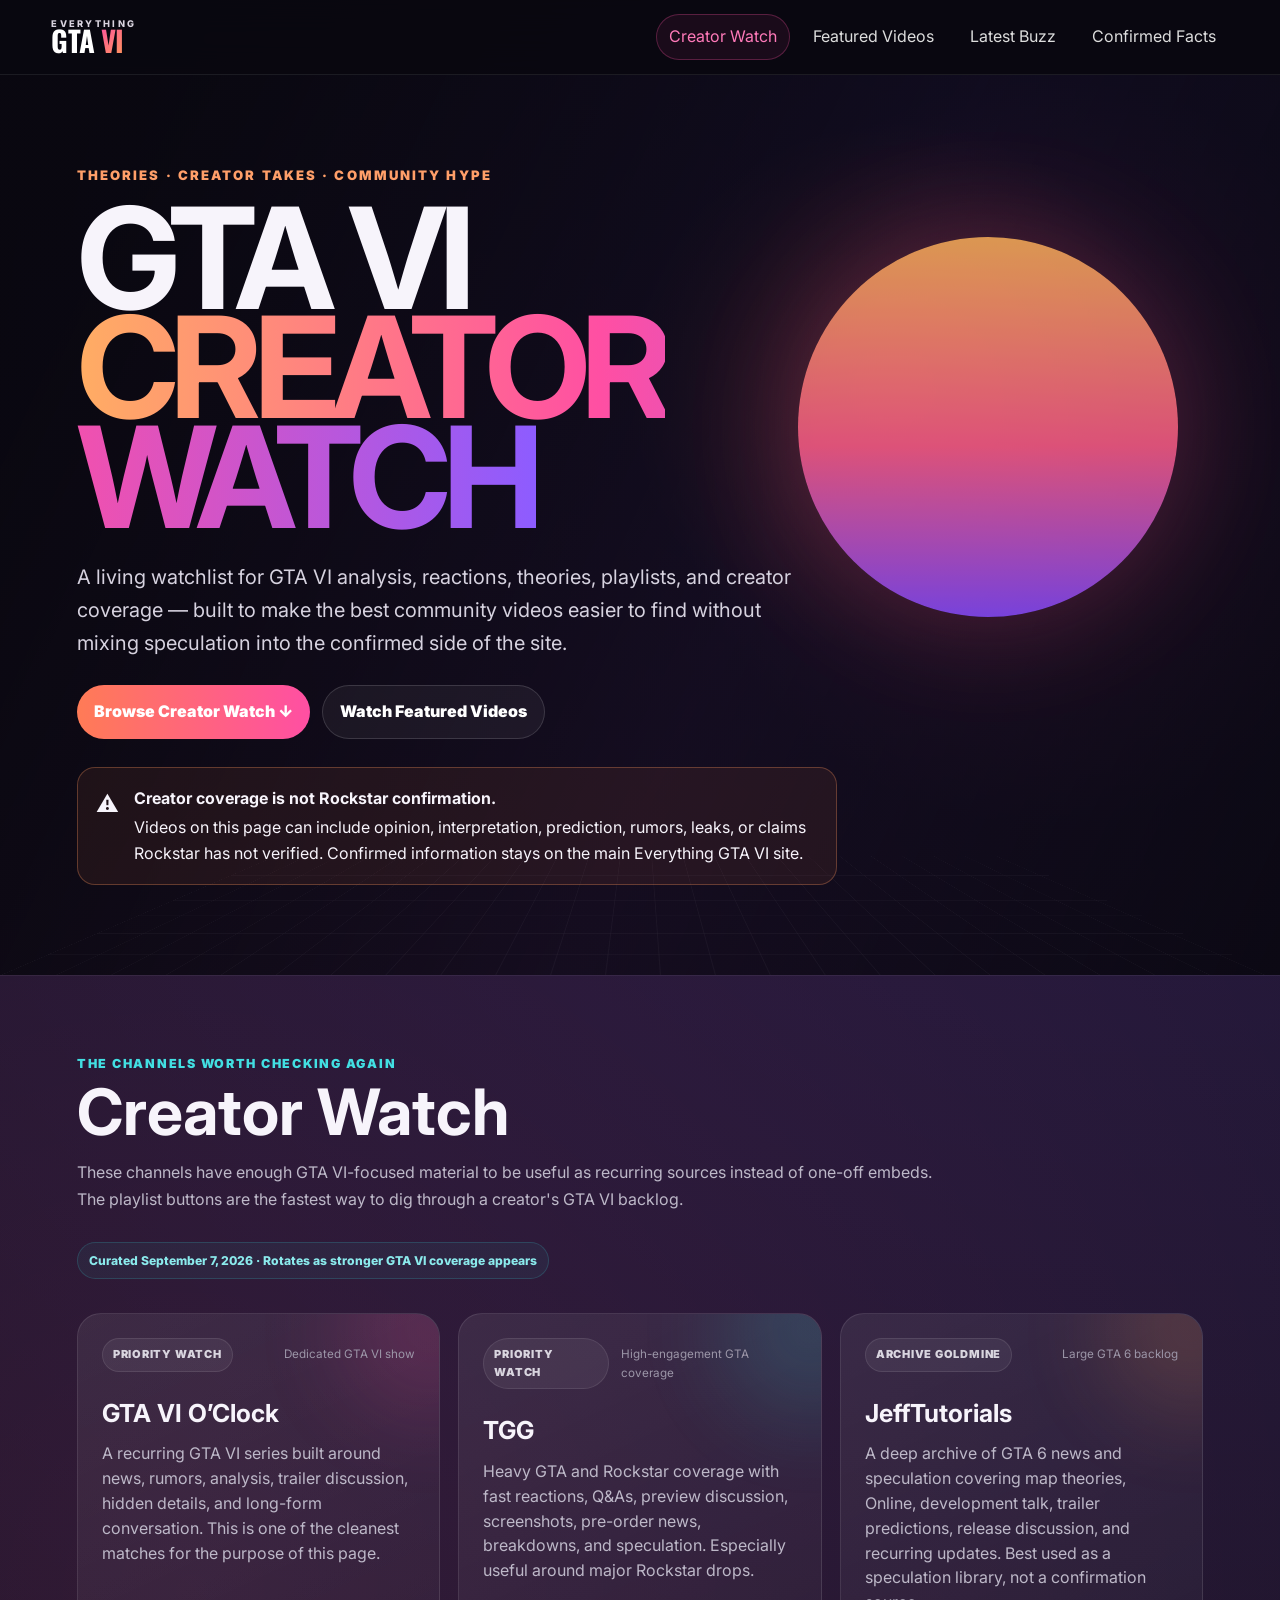
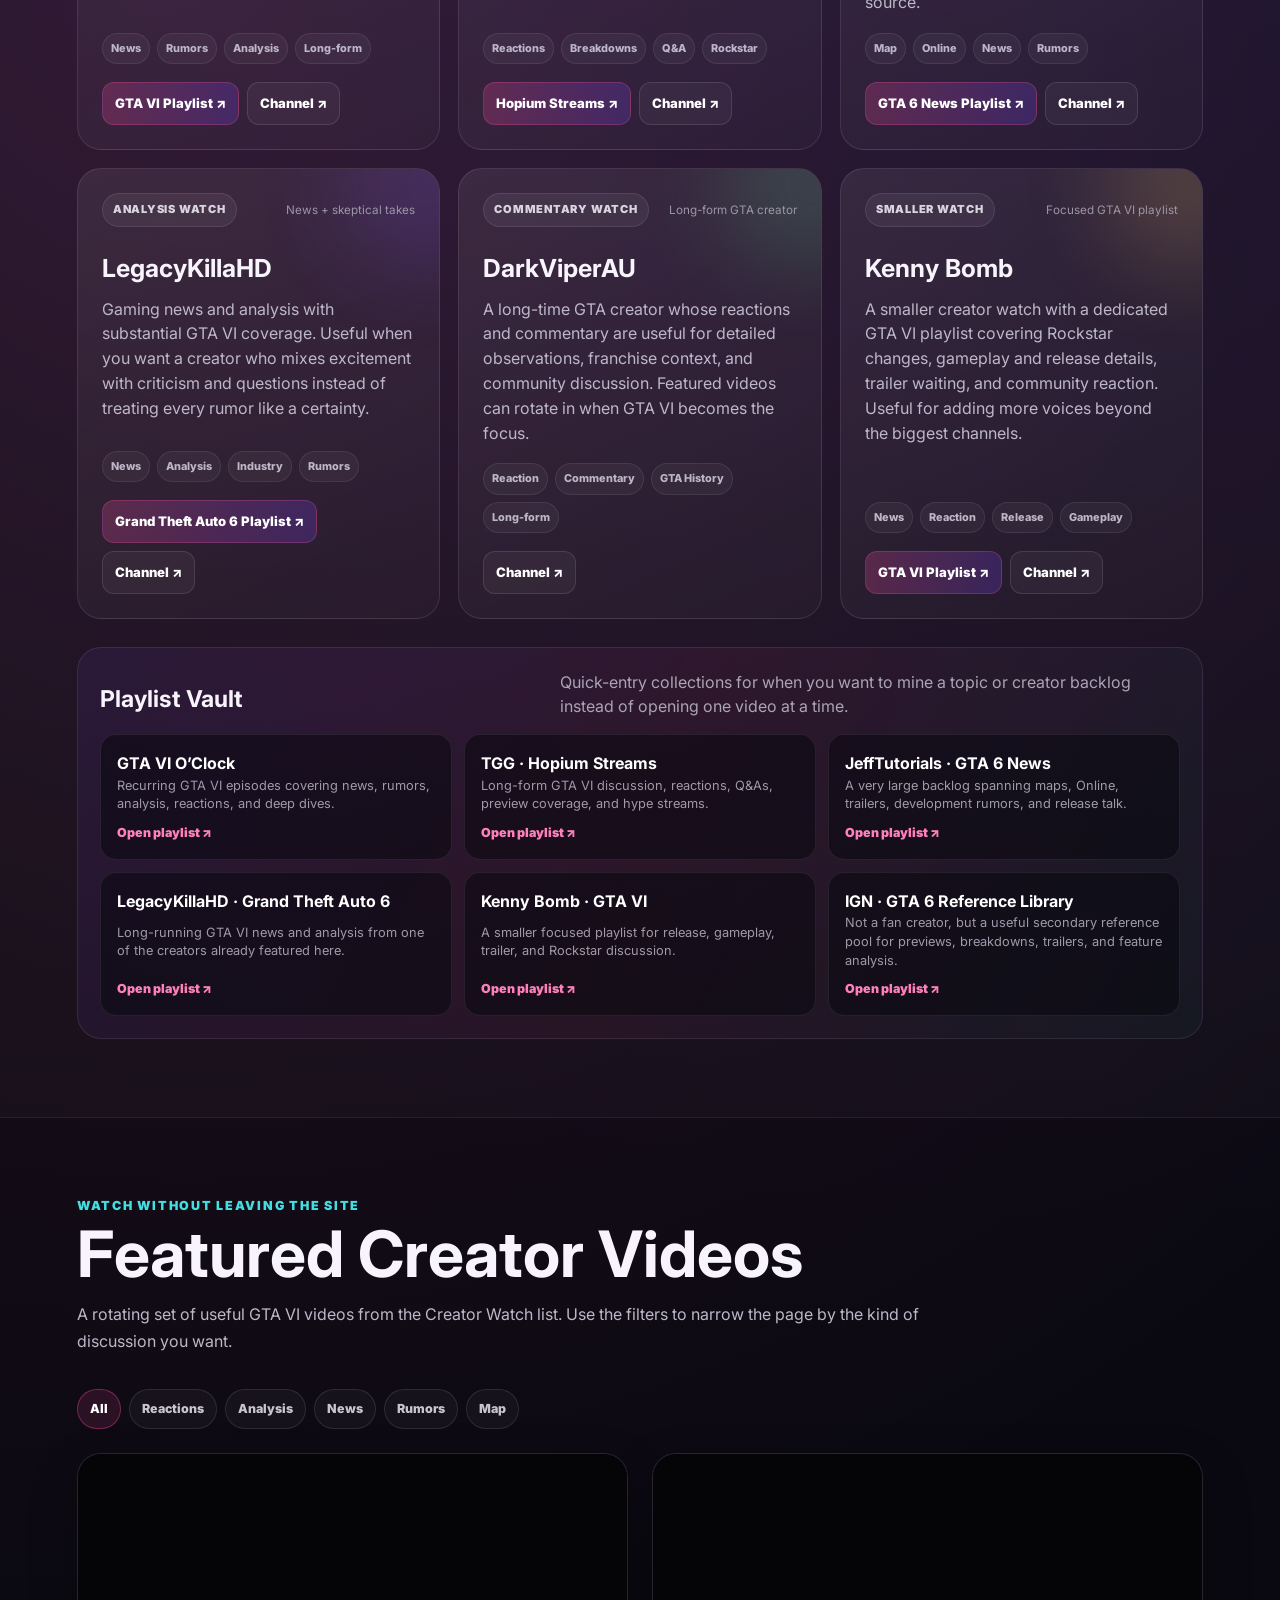
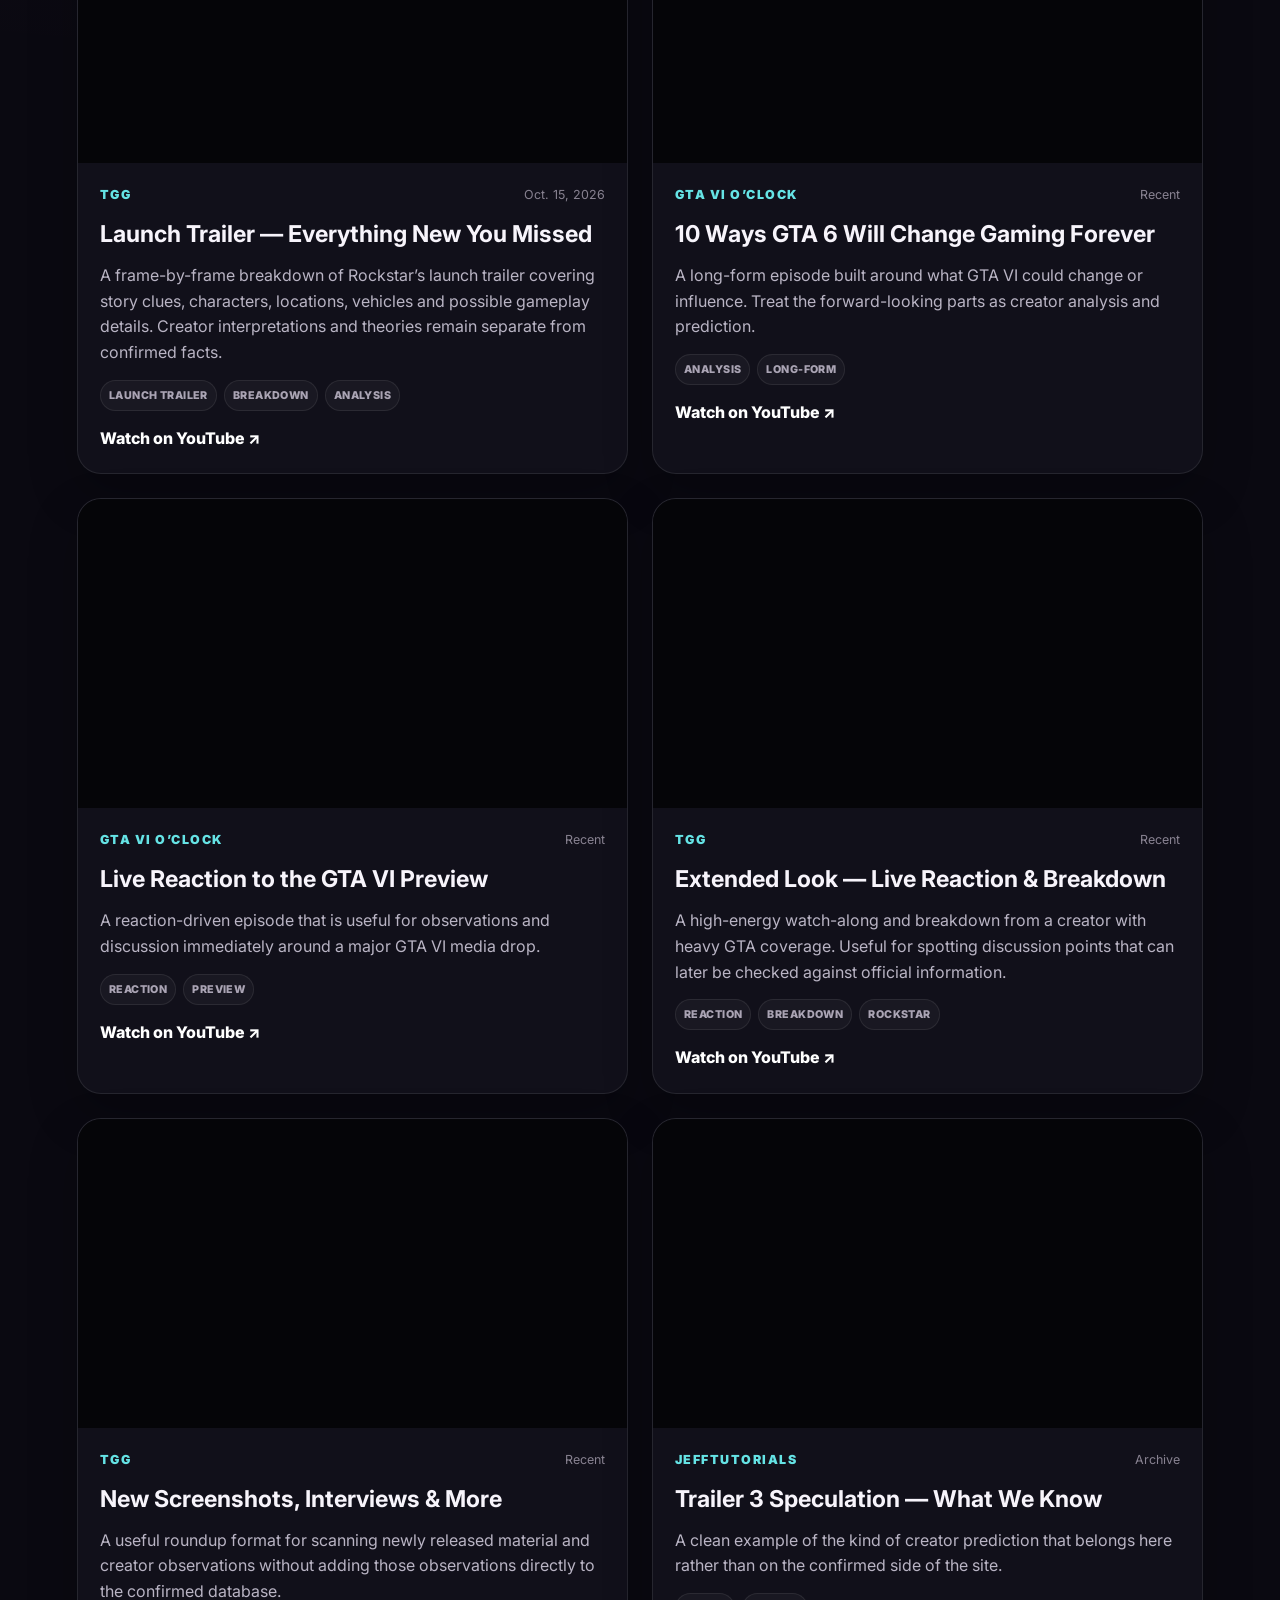
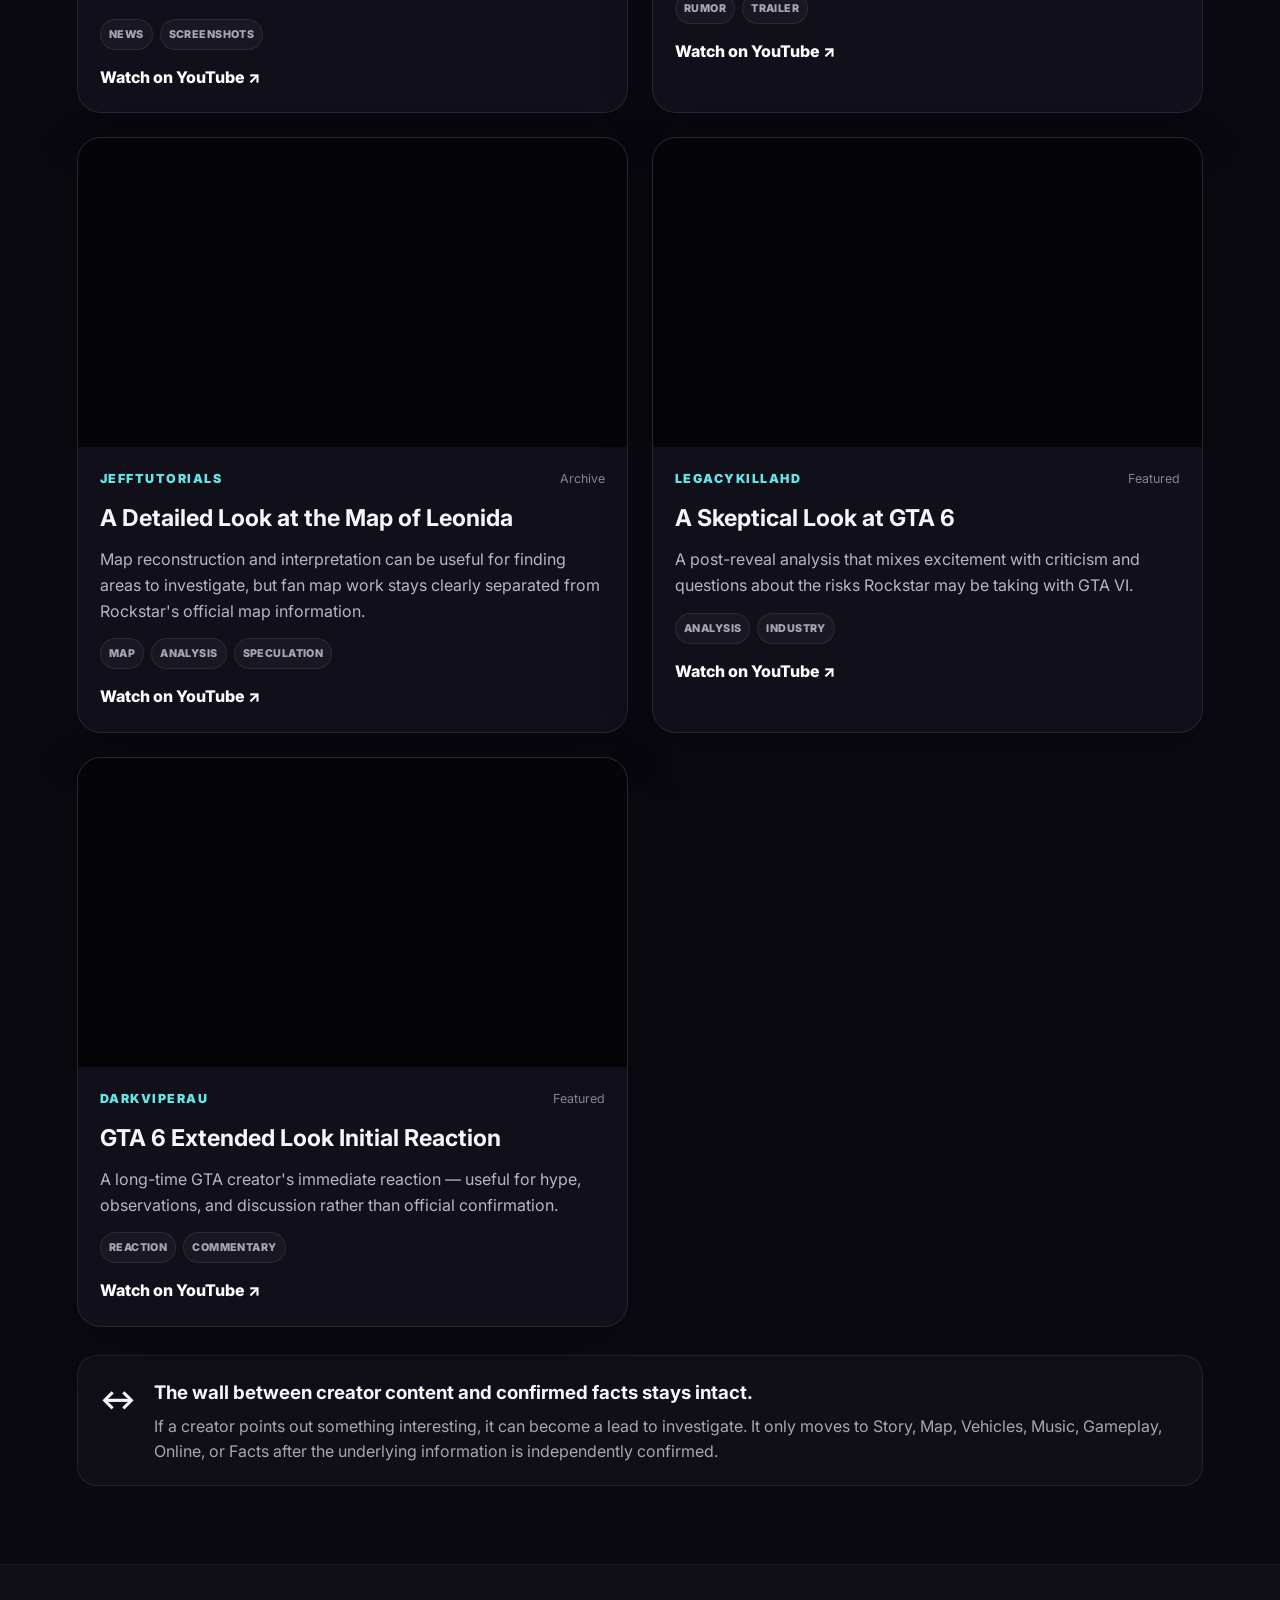
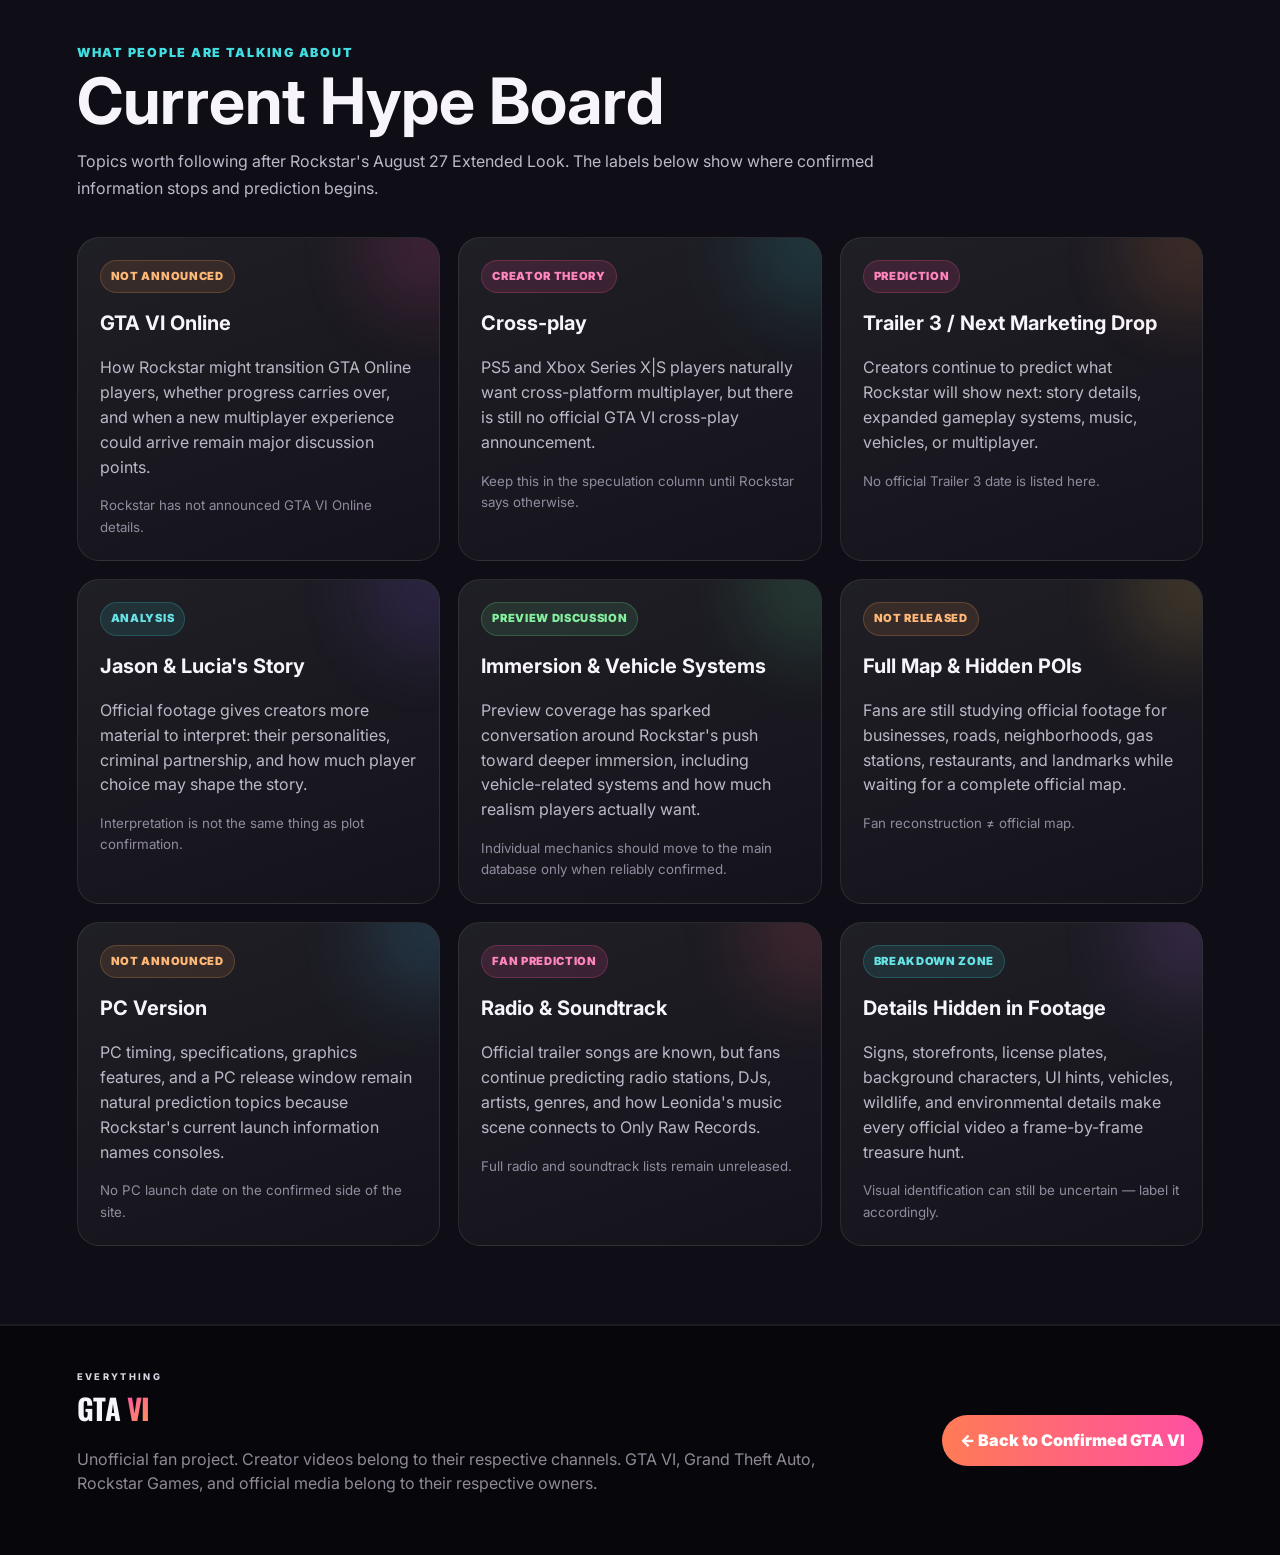
==== commit 721f6708: "Feature launch trailer breakdown in Creator Watch" ====
--- a/speculation.html
+++ b/speculation.html
@@ -366,6 +366,19 @@
       </div>
 
       <div class="creator-grid" id="creatorGrid">
+        <article class="creator-card" data-topics="analysis reaction news">
+          <div class="creator-video">
+            <iframe src="https://www.youtube-nocookie.com/embed/FV93IVwJP_4" title="TGG GTA 6 Launch Trailer breakdown — Everything New You Missed" loading="lazy" allow="accelerometer; autoplay; clipboard-write; encrypted-media; gyroscope; picture-in-picture; web-share" allowfullscreen></iframe>
+          </div>
+          <div class="creator-copy">
+            <div class="creator-line"><span class="creator-name">TGG</span><span class="creator-date">Oct. 15, 2026</span></div>
+            <h3>Launch Trailer — Everything New You Missed</h3>
+            <p>A frame-by-frame breakdown of Rockstar’s launch trailer covering story clues, characters, locations, vehicles and possible gameplay details. Creator interpretations and theories remain separate from confirmed facts.</p>
+            <div class="video-tags"><span>Launch Trailer</span><span>Breakdown</span><span>Analysis</span></div>
+            <a class="watch-link" href="https://www.youtube.com/watch?v=FV93IVwJP_4" target="_blank" rel="noopener">Watch on YouTube ↗</a>
+          </div>
+        </article>
+
         <article class="creator-card" data-topics="analysis news">
           <div class="creator-video">
             <iframe src="https://www.youtube-nocookie.com/embed/L9gS2vGDkzI" title="GTA VI O'Clock - 10 Ways GTA 6 Will Change Gaming Forever" loading="lazy" allow="accelerometer; autoplay; clipboard-write; encrypted-media; gyroscope; picture-in-picture; web-share" allowfullscreen></iframe>
--- a/styles.css
+++ b/styles.css
@@ -211,3 +211,11 @@
 .story-pitch span{display:block}
 .main-nav .speculation-nav-link{color:var(--pink);text-shadow:0 0 18px rgba(255,76,166,.28)}
 .main-nav .speculation-nav-link:hover{color:var(--orange);text-shadow:0 0 22px rgba(255,155,84,.42)}
+
+
+/* September 29, 2026 confirmed environment and collectible updates */
+#gameplay .systems-grid article:nth-child(9){background:linear-gradient(145deg,rgba(27,76,111,.62),rgba(21,31,47,.98));text-shadow:none}
+#gameplay .systems-grid article:nth-child(10){background-image:linear-gradient(90deg,rgba(8,27,26,.96),rgba(18,65,50,.72),rgba(8,25,23,.38)),url('https://www.rockstargames.com/VI/_next/static/media/Grassrivers_Postcard_landscape.15-10i39nhex2.jpg?akim=1&imdensity=1&imwidth=3840')}
+#gameplay .systems-grid article:nth-child(10){background-size:cover;background-position:center;text-shadow:0 2px 15px rgba(0,0,0,.86)}
+#editions .edition-card:nth-child(4){background-image:radial-gradient(circle at 85% 15%,rgba(255,155,84,.22),transparent 34%),linear-gradient(155deg,rgba(70,35,70,.96),rgba(19,18,28,.99))}
+#editions .edition-card.collectible strong{color:#ffd166}
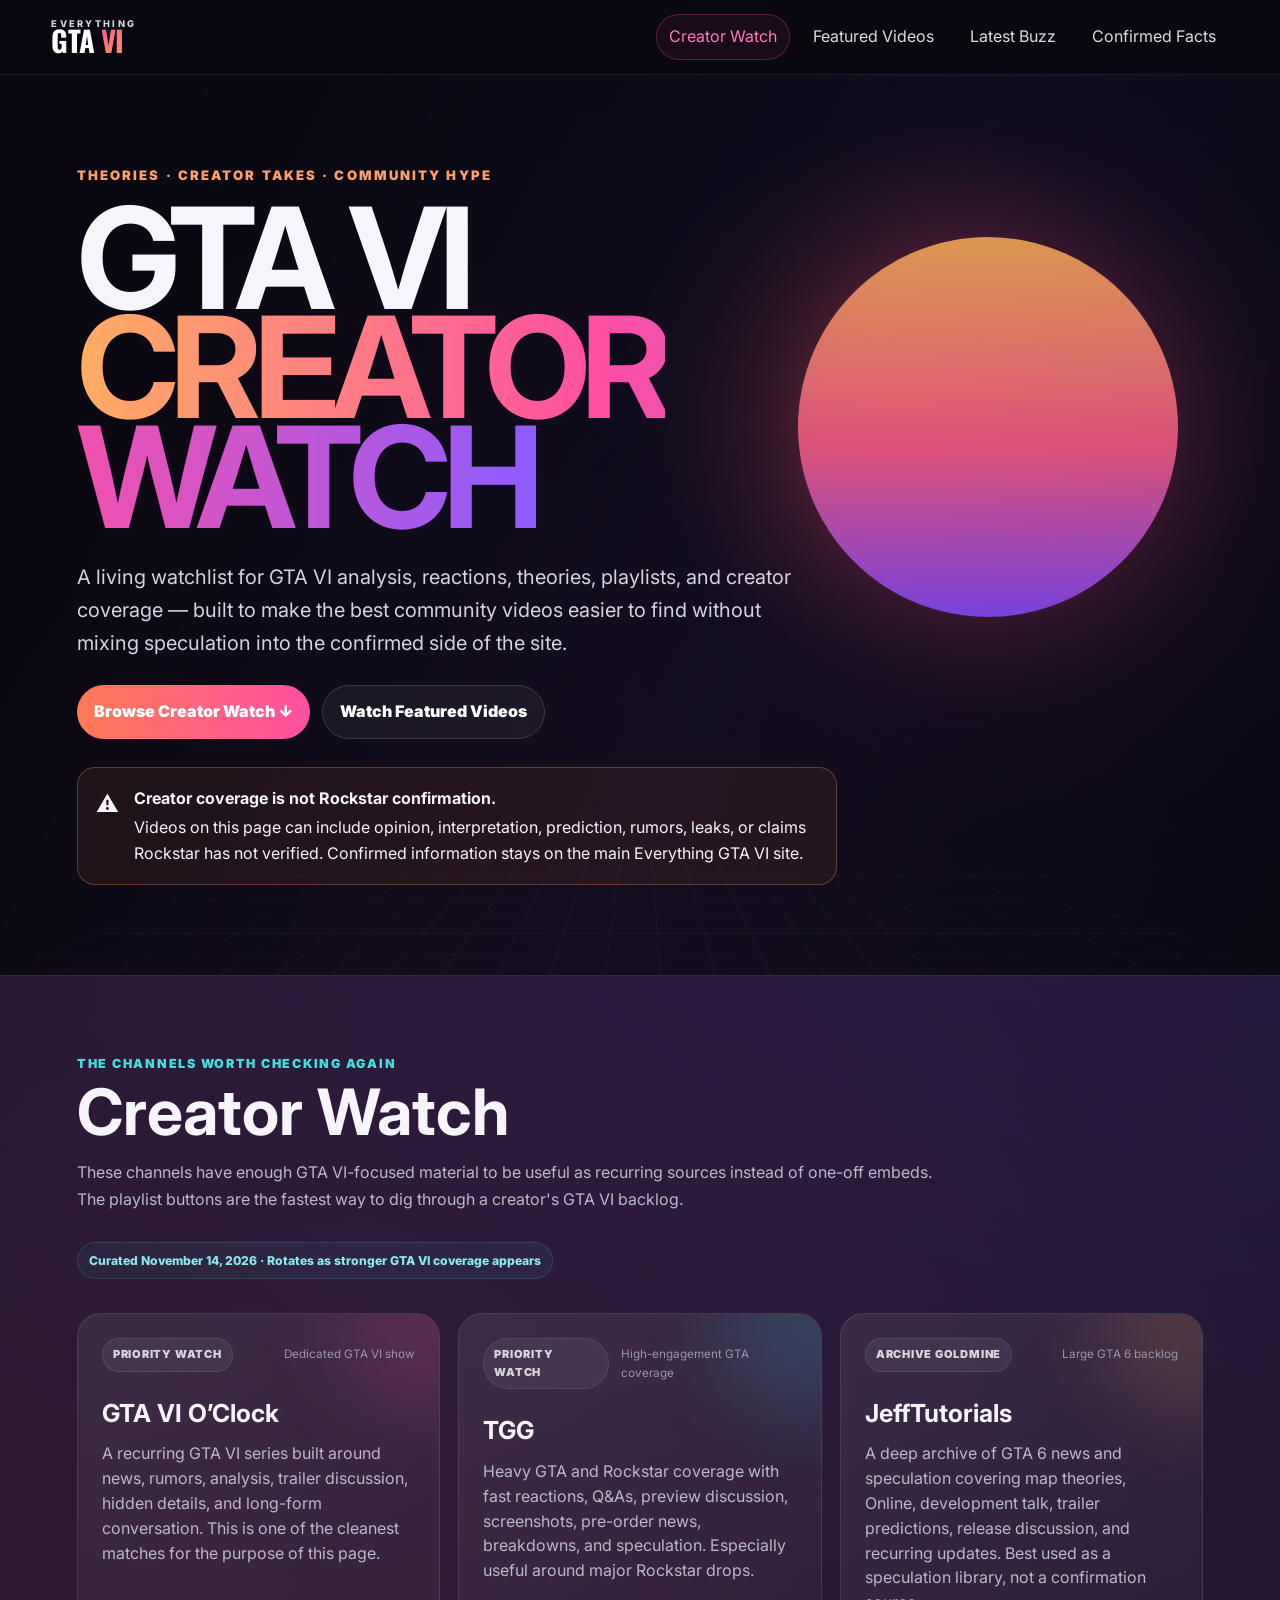
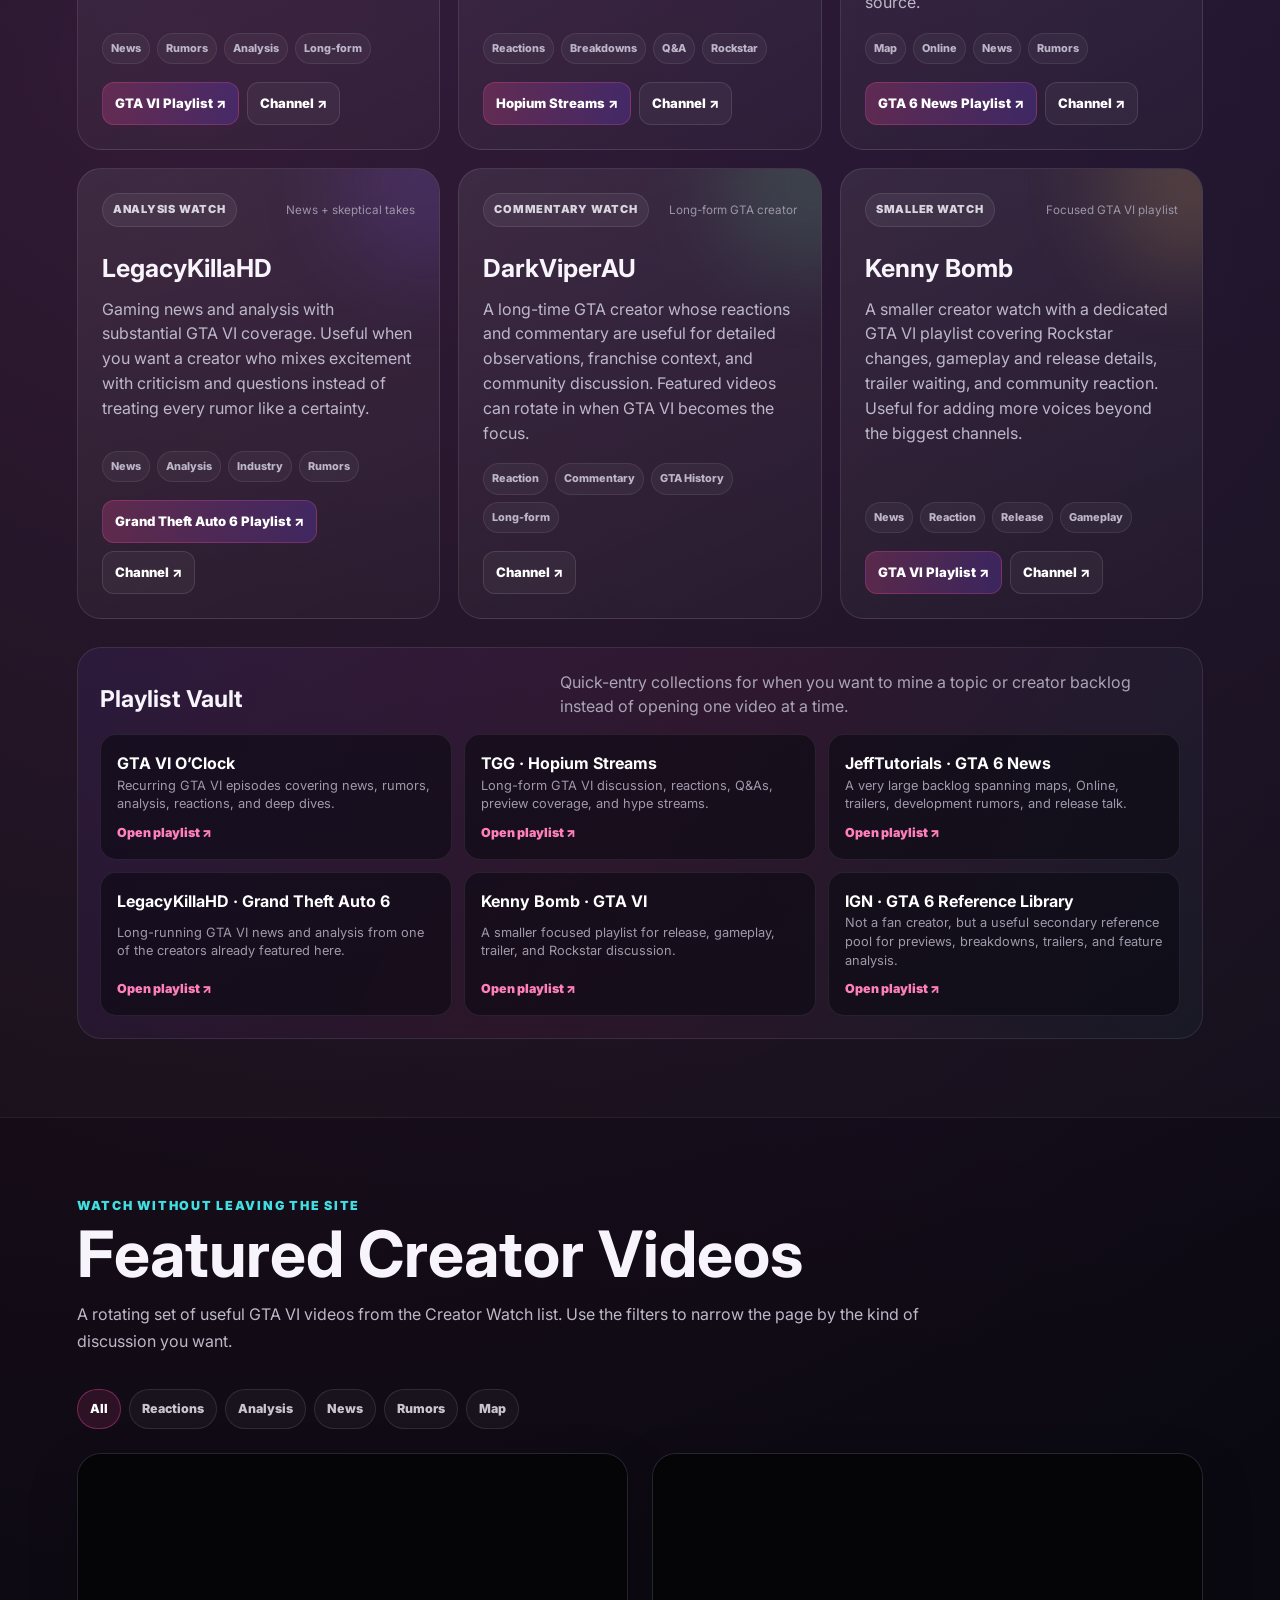
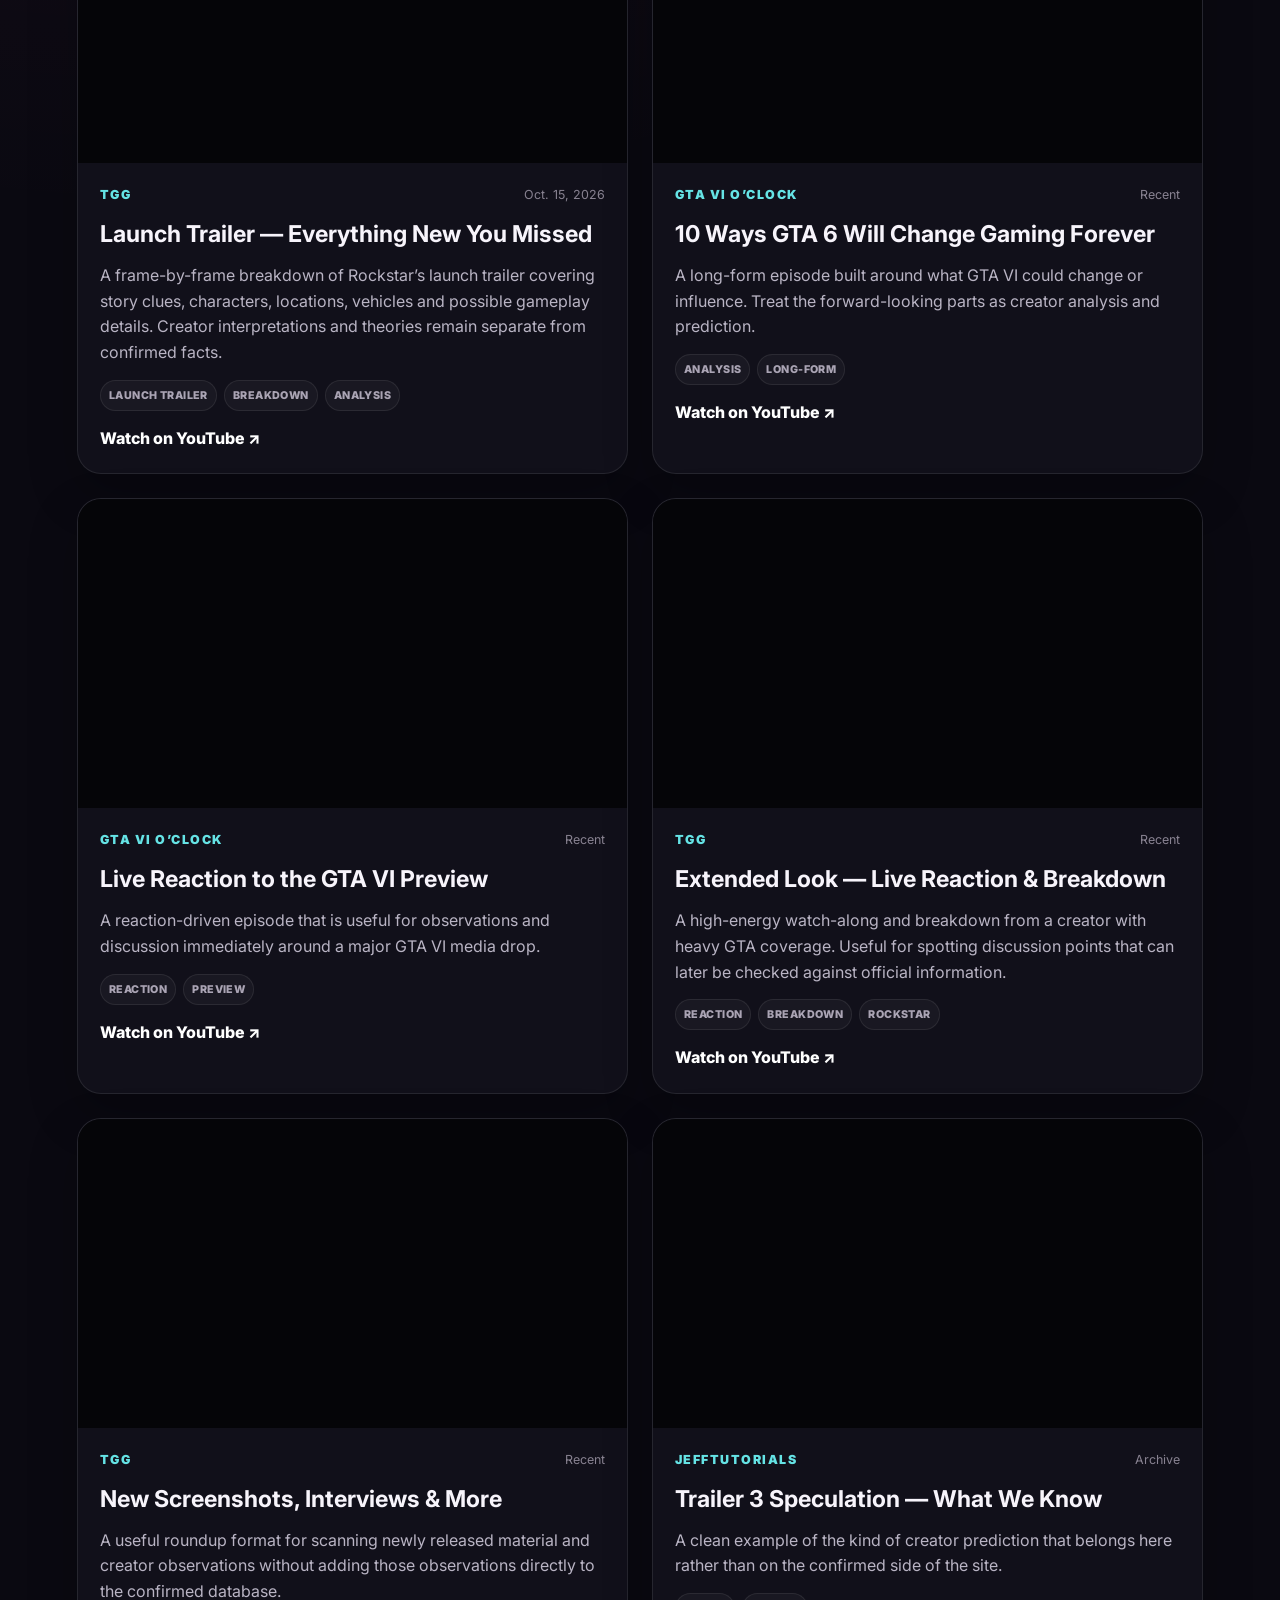
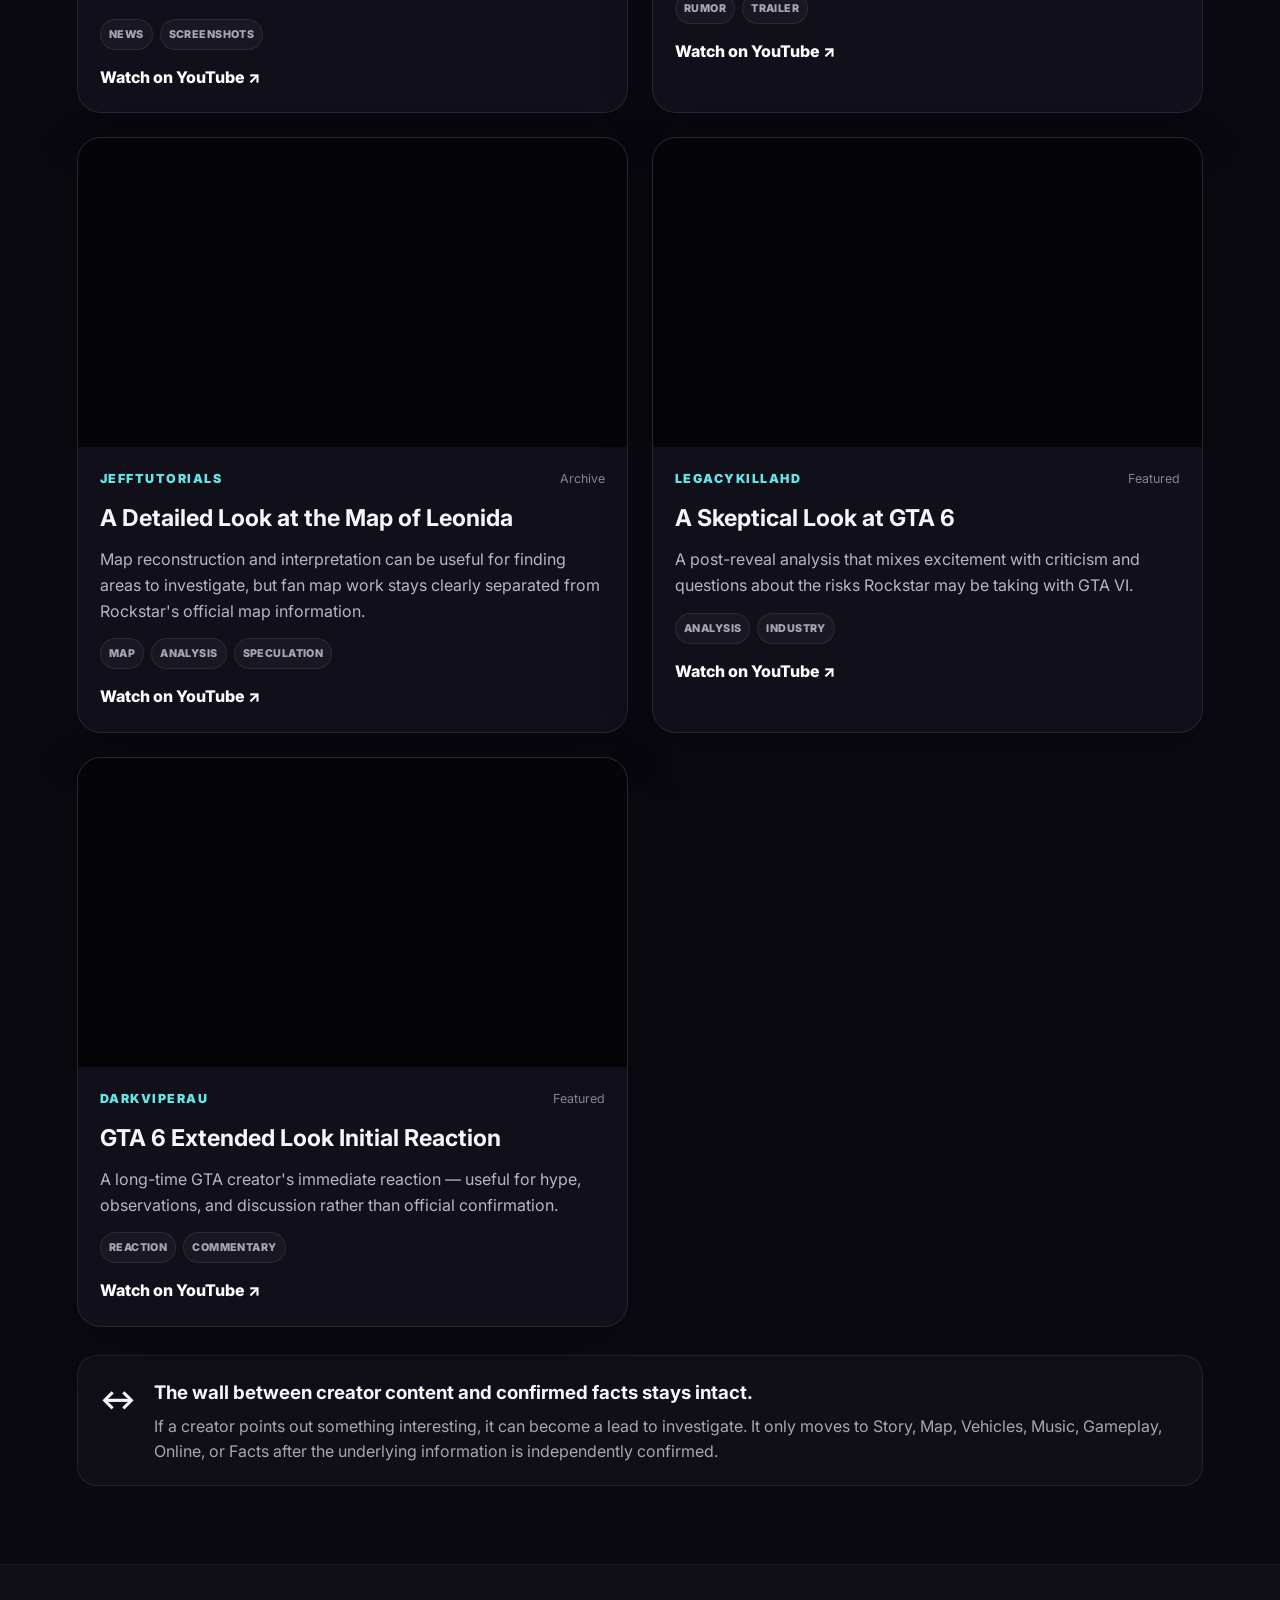
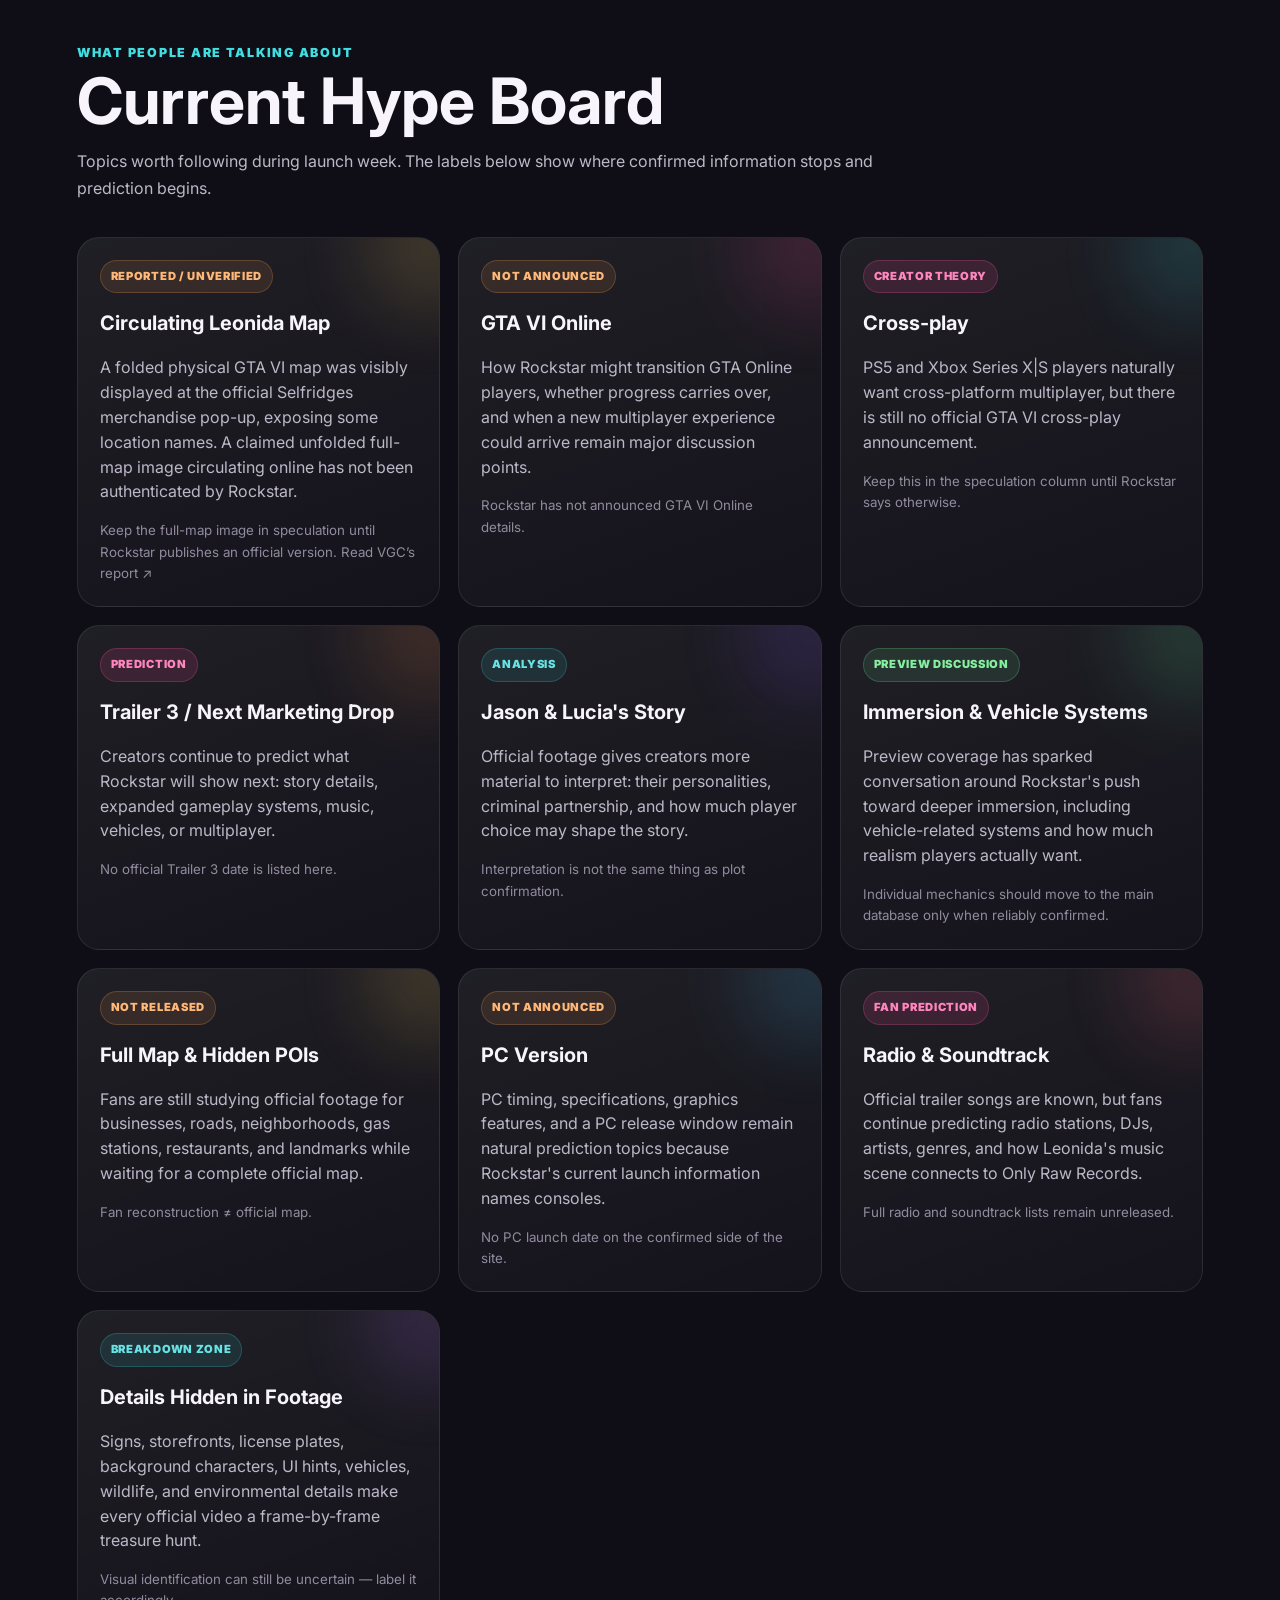
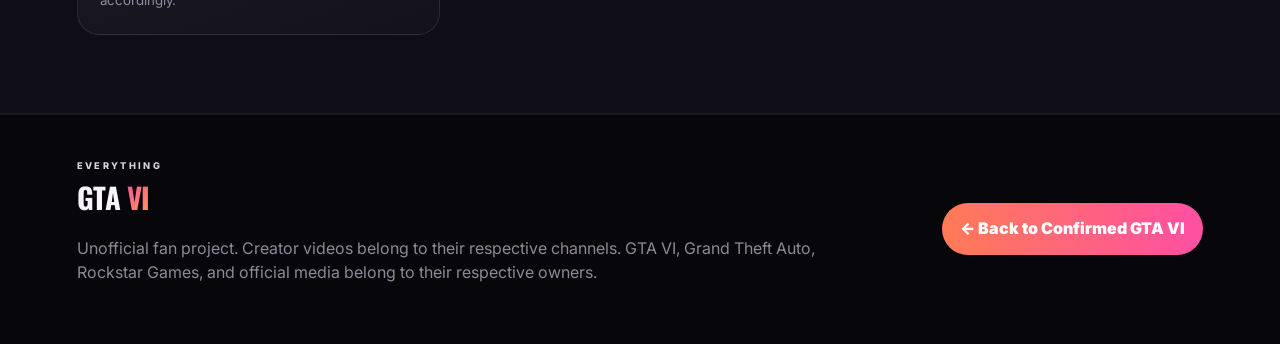
==== commit 4346ad0d: "Add labeled Leonida map report to speculation" ====
--- a/speculation.html
+++ b/speculation.html
@@ -251,7 +251,7 @@
         <div class="eyebrow">THE CHANNELS WORTH CHECKING AGAIN</div>
         <h2>Creator Watch</h2>
         <p>These channels have enough GTA VI-focused material to be useful as recurring sources instead of one-off embeds. The playlist buttons are the fastest way to dig through a creator's GTA VI backlog.</p>
-        <div class="curated-stamp">Curated September 7, 2026 · Rotates as stronger GTA VI coverage appears</div>
+        <div class="curated-stamp">Curated November 14, 2026 · Rotates as stronger GTA VI coverage appears</div>
       </div>
 
       <div class="watch-grid">
@@ -497,9 +497,10 @@
       <div class="spec-heading">
         <div class="eyebrow">WHAT PEOPLE ARE TALKING ABOUT</div>
         <h2>Current Hype Board</h2>
-        <p>Topics worth following after Rockstar's August 27 Extended Look. The labels below show where confirmed information stops and prediction begins.</p>
+        <p>Topics worth following during launch week. The labels below show where confirmed information stops and prediction begins.</p>
       </div>
       <div class="buzz-grid">
+        <article class="buzz-card" style="--glow:#ffd163"><span class="tag unconfirmed">Reported / Unverified</span><h3>Circulating Leonida Map</h3><p>A folded physical GTA VI map was visibly displayed at the official Selfridges merchandise pop-up, exposing some location names. A claimed unfolded full-map image circulating online has not been authenticated by Rockstar.</p><small>Keep the full-map image in speculation until Rockstar publishes an official version. <a href="https://www.videogameschronicle.com/news/gta-6-map-seemingly-leaks-at-selfridges-merch-drop/" target="_blank" rel="noopener">Read VGC’s report ↗</a></small></article>
         <article class="buzz-card" style="--glow:#ff4fa3"><span class="tag unconfirmed">Not Announced</span><h3>GTA VI Online</h3><p>How Rockstar might transition GTA Online players, whether progress carries over, and when a new multiplayer experience could arrive remain major discussion points.</p><small>Rockstar has not announced GTA VI Online details.</small></article>
         <article class="buzz-card" style="--glow:#38d6d9"><span class="tag theory">Creator Theory</span><h3>Cross-play</h3><p>PS5 and Xbox Series X|S players naturally want cross-platform multiplayer, but there is still no official GTA VI cross-play announcement.</p><small>Keep this in the speculation column until Rockstar says otherwise.</small></article>
         <article class="buzz-card" style="--glow:#ff934f"><span class="tag theory">Prediction</span><h3>Trailer 3 / Next Marketing Drop</h3><p>Creators continue to predict what Rockstar will show next: story details, expanded gameplay systems, music, vehicles, or multiplayer.</p><small>No official Trailer 3 date is listed here.</small></article>
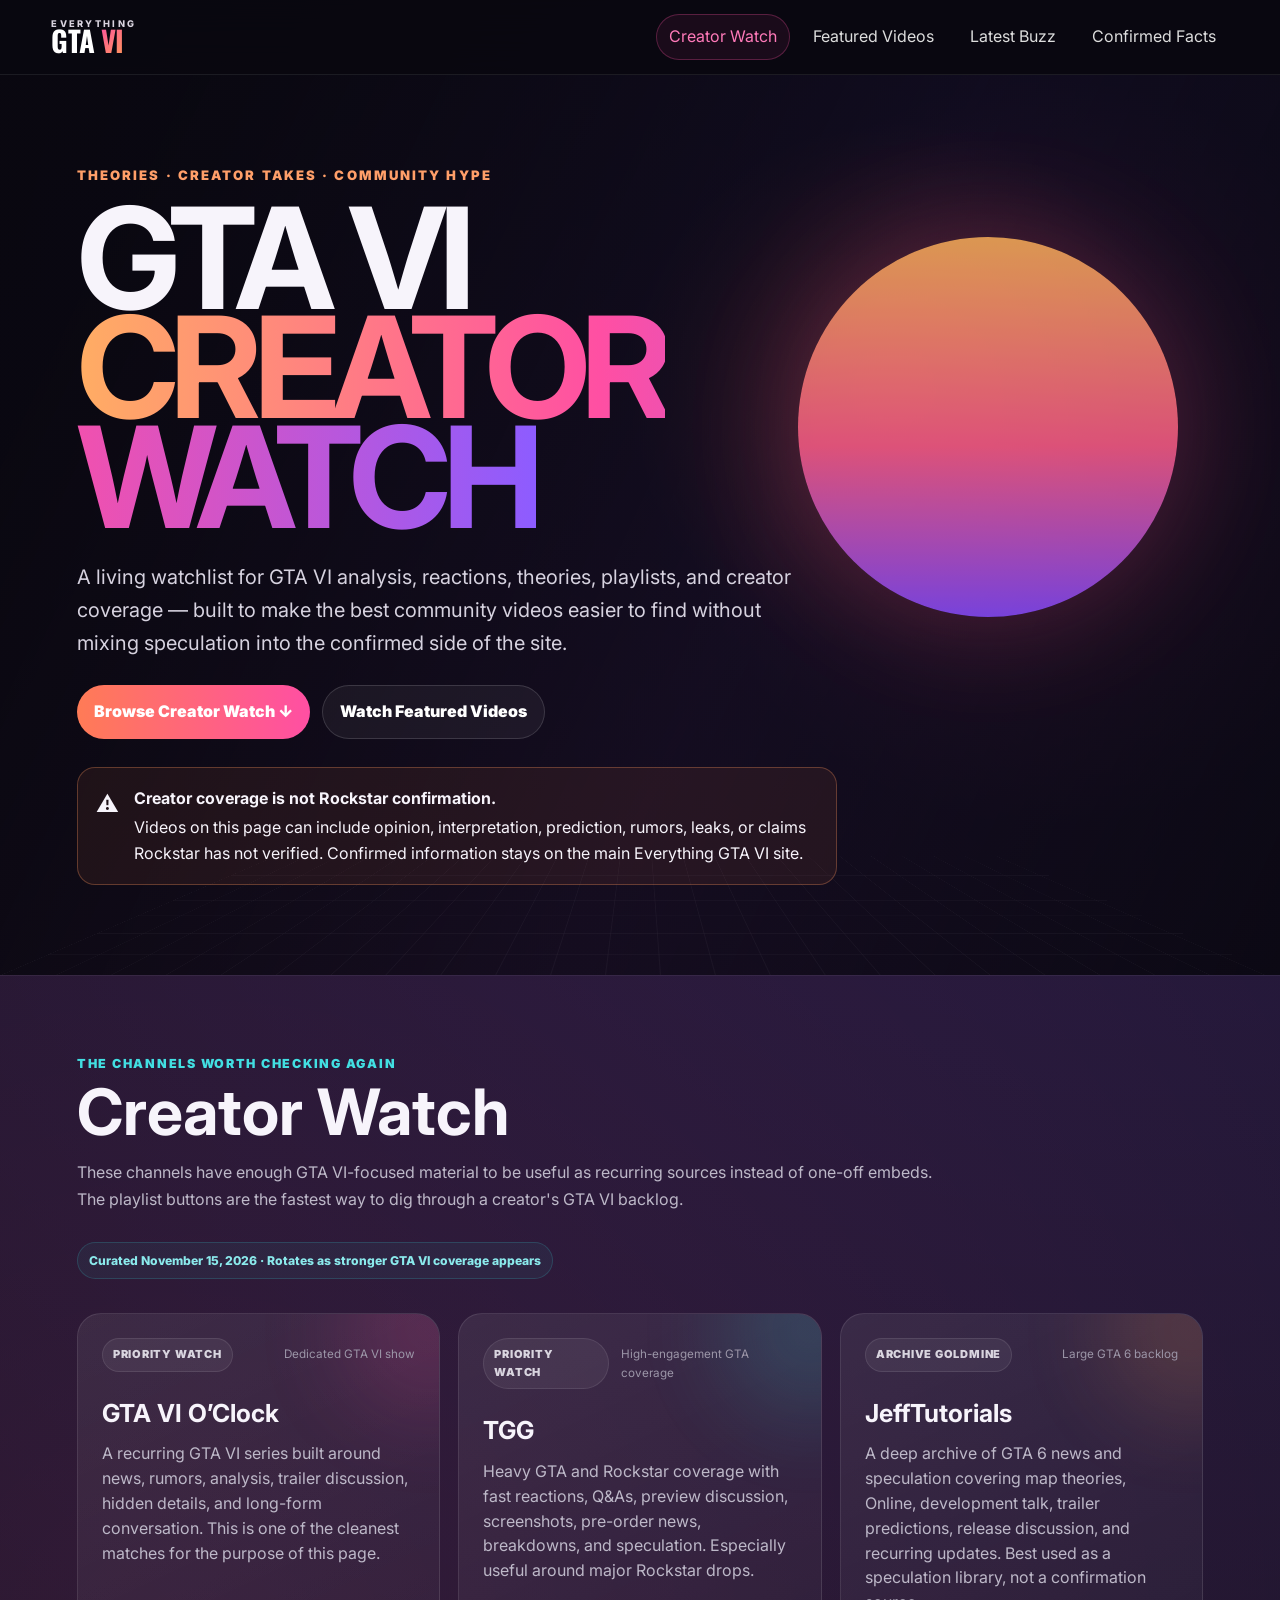
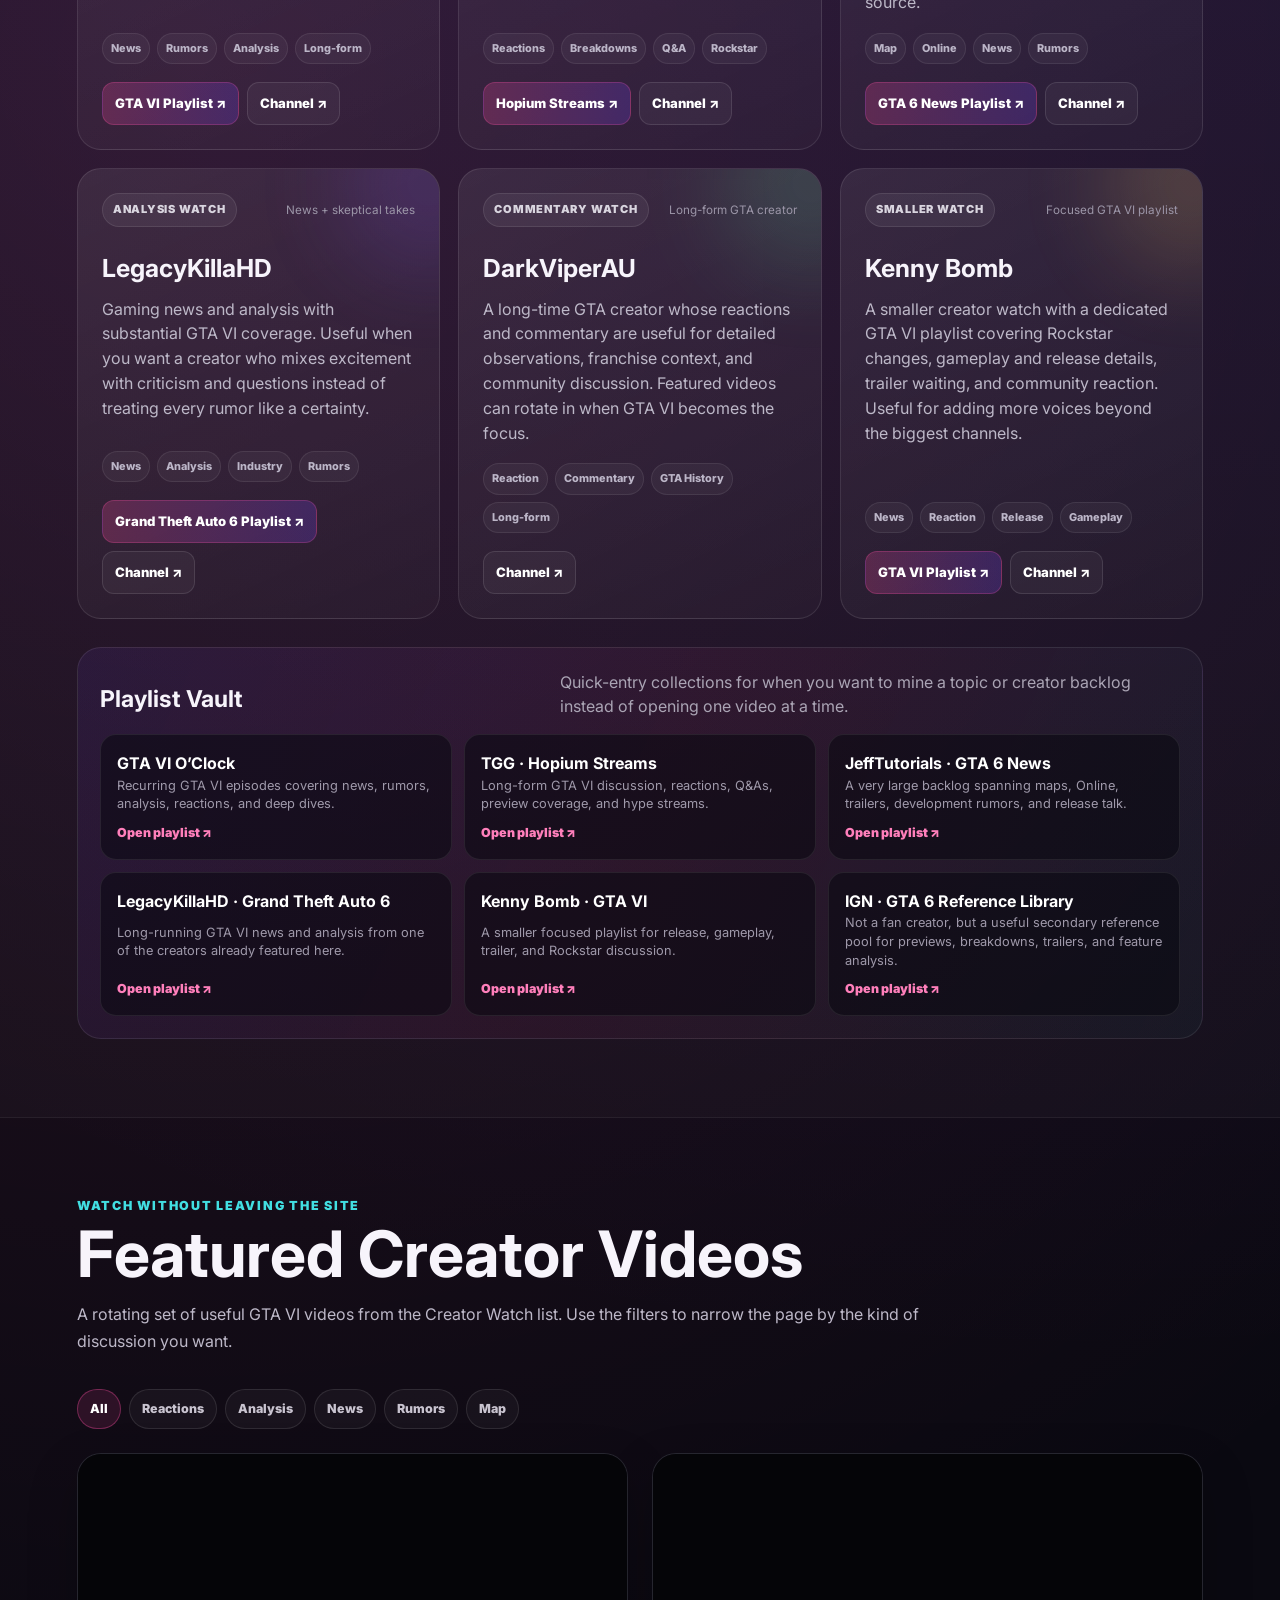
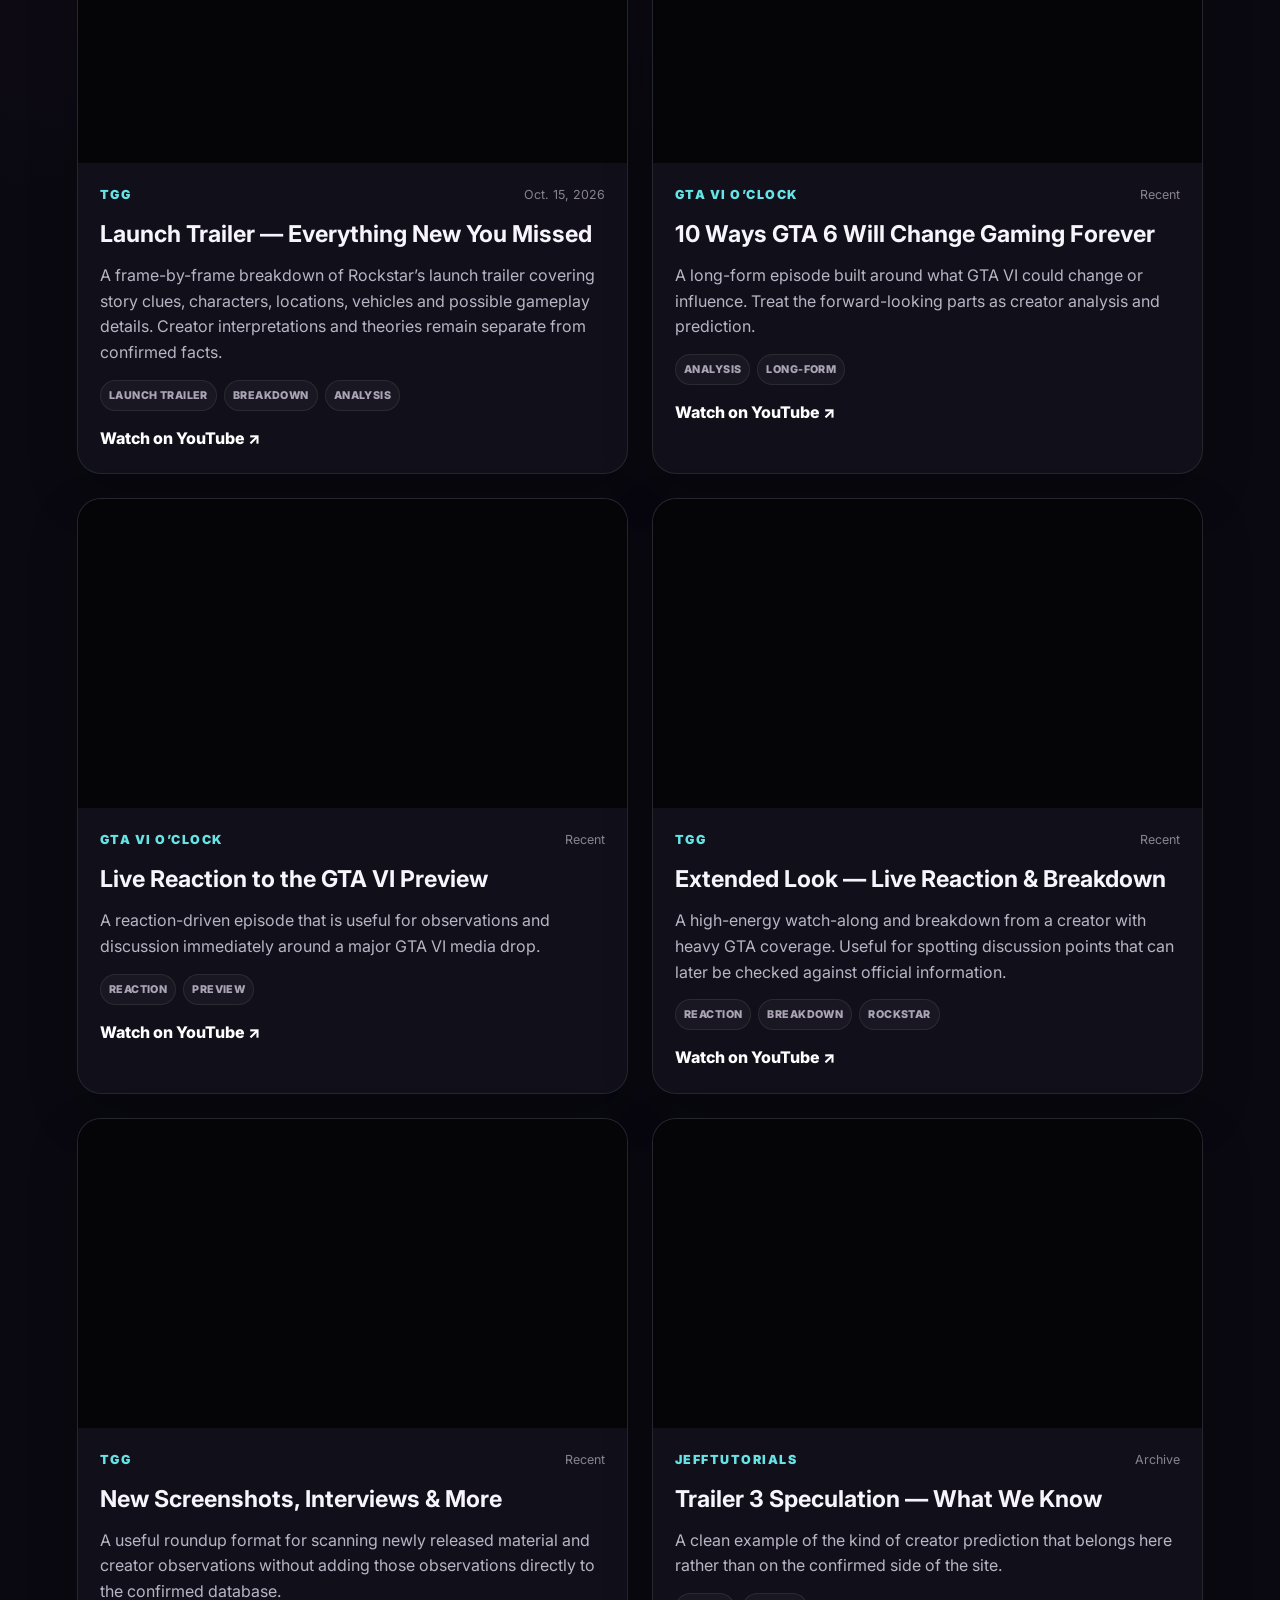
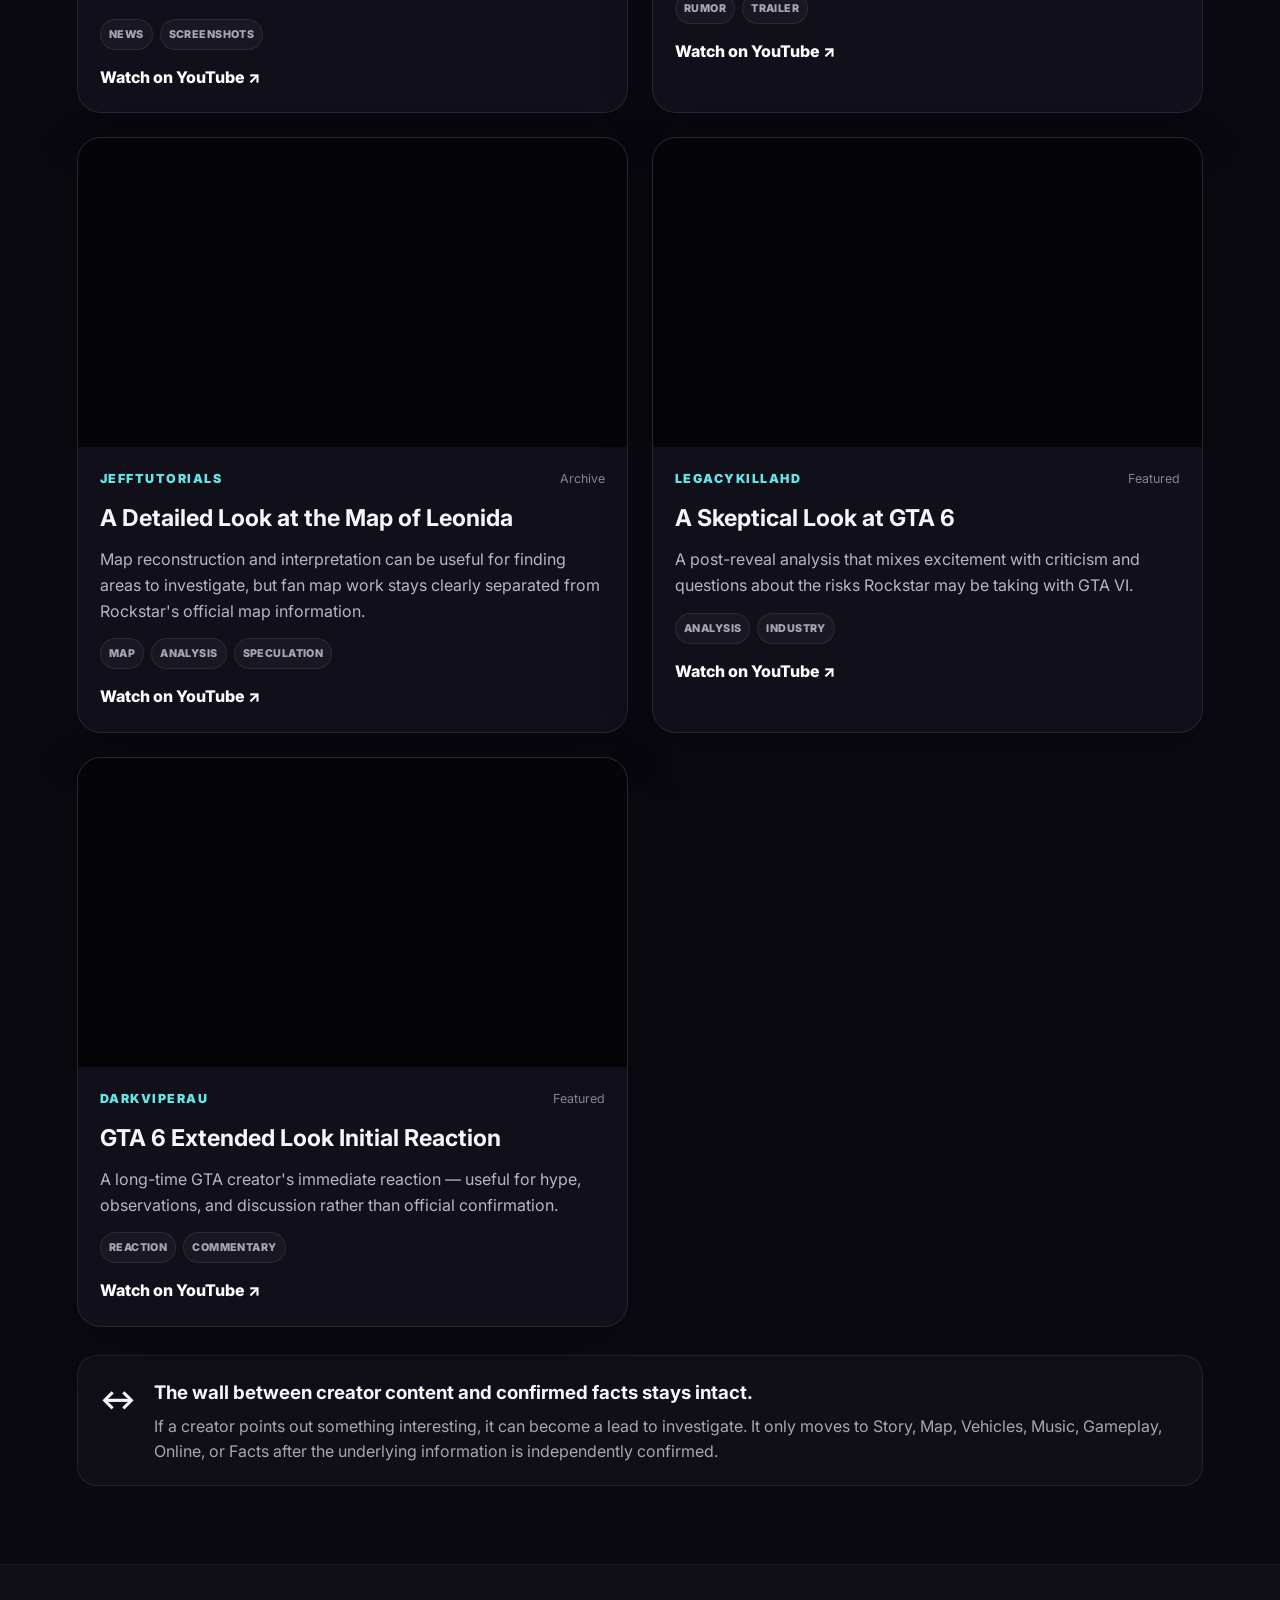
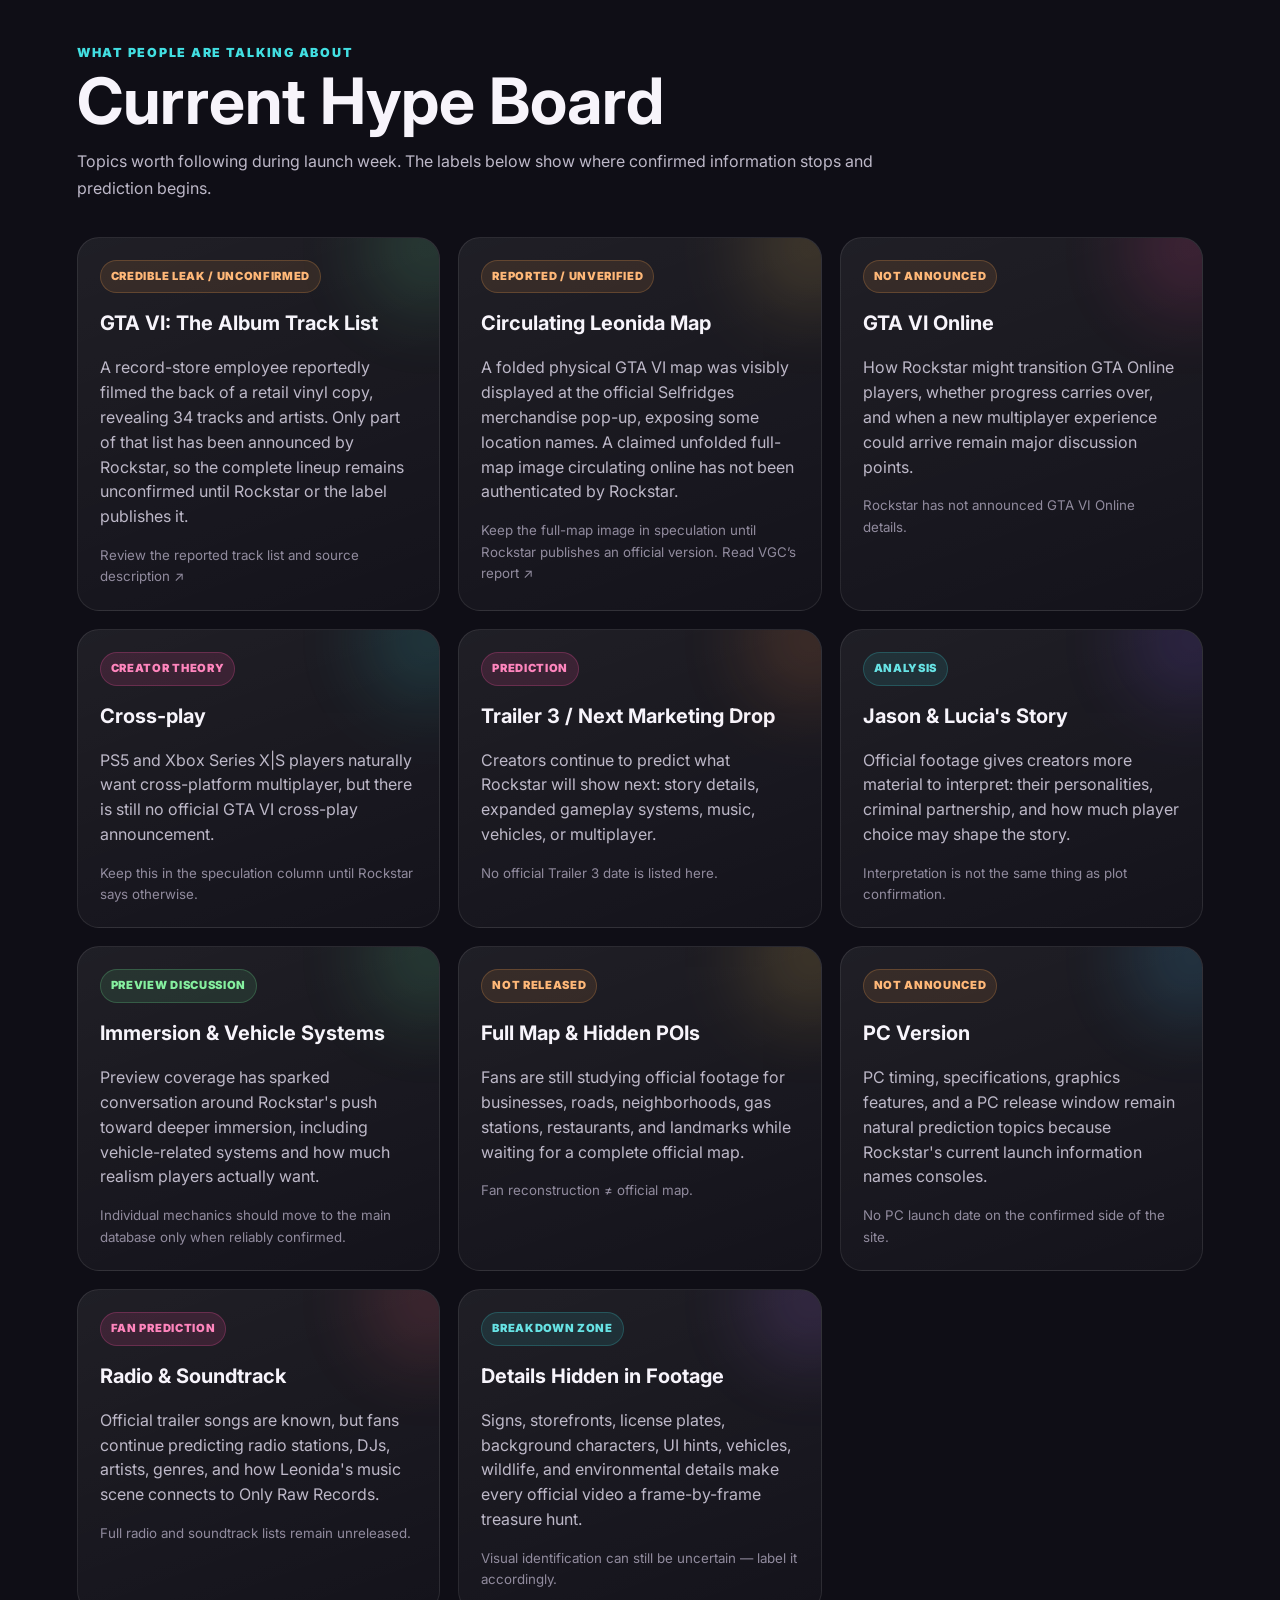
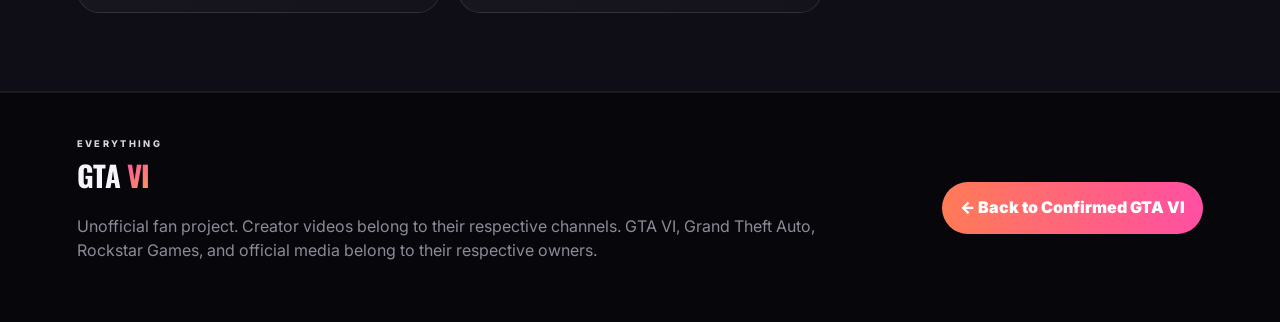
==== commit 4622c4bb: "Add labeled GTA VI album track-list report" ====
--- a/speculation.html
+++ b/speculation.html
@@ -251,7 +251,7 @@
         <div class="eyebrow">THE CHANNELS WORTH CHECKING AGAIN</div>
         <h2>Creator Watch</h2>
         <p>These channels have enough GTA VI-focused material to be useful as recurring sources instead of one-off embeds. The playlist buttons are the fastest way to dig through a creator's GTA VI backlog.</p>
-        <div class="curated-stamp">Curated November 14, 2026 · Rotates as stronger GTA VI coverage appears</div>
+        <div class="curated-stamp">Curated November 15, 2026 · Rotates as stronger GTA VI coverage appears</div>
       </div>
 
       <div class="watch-grid">
@@ -500,6 +500,7 @@
         <p>Topics worth following during launch week. The labels below show where confirmed information stops and prediction begins.</p>
       </div>
       <div class="buzz-grid">
+        <article class="buzz-card" style="--glow:#69e79b"><span class="tag unconfirmed">Credible Leak / Unconfirmed</span><h3>GTA VI: The Album Track List</h3><p>A record-store employee reportedly filmed the back of a retail vinyl copy, revealing 34 tracks and artists. Only part of that list has been announced by Rockstar, so the complete lineup remains unconfirmed until Rockstar or the label publishes it.</p><small><a href="https://rockstarintel.com/full-gta-vi-the-album-track-list-leaked/" target="_blank" rel="noopener">Review the reported track list and source description ↗</a></small></article>
         <article class="buzz-card" style="--glow:#ffd163"><span class="tag unconfirmed">Reported / Unverified</span><h3>Circulating Leonida Map</h3><p>A folded physical GTA VI map was visibly displayed at the official Selfridges merchandise pop-up, exposing some location names. A claimed unfolded full-map image circulating online has not been authenticated by Rockstar.</p><small>Keep the full-map image in speculation until Rockstar publishes an official version. <a href="https://www.videogameschronicle.com/news/gta-6-map-seemingly-leaks-at-selfridges-merch-drop/" target="_blank" rel="noopener">Read VGC’s report ↗</a></small></article>
         <article class="buzz-card" style="--glow:#ff4fa3"><span class="tag unconfirmed">Not Announced</span><h3>GTA VI Online</h3><p>How Rockstar might transition GTA Online players, whether progress carries over, and when a new multiplayer experience could arrive remain major discussion points.</p><small>Rockstar has not announced GTA VI Online details.</small></article>
         <article class="buzz-card" style="--glow:#38d6d9"><span class="tag theory">Creator Theory</span><h3>Cross-play</h3><p>PS5 and Xbox Series X|S players naturally want cross-platform multiplayer, but there is still no official GTA VI cross-play announcement.</p><small>Keep this in the speculation column until Rockstar says otherwise.</small></article>
